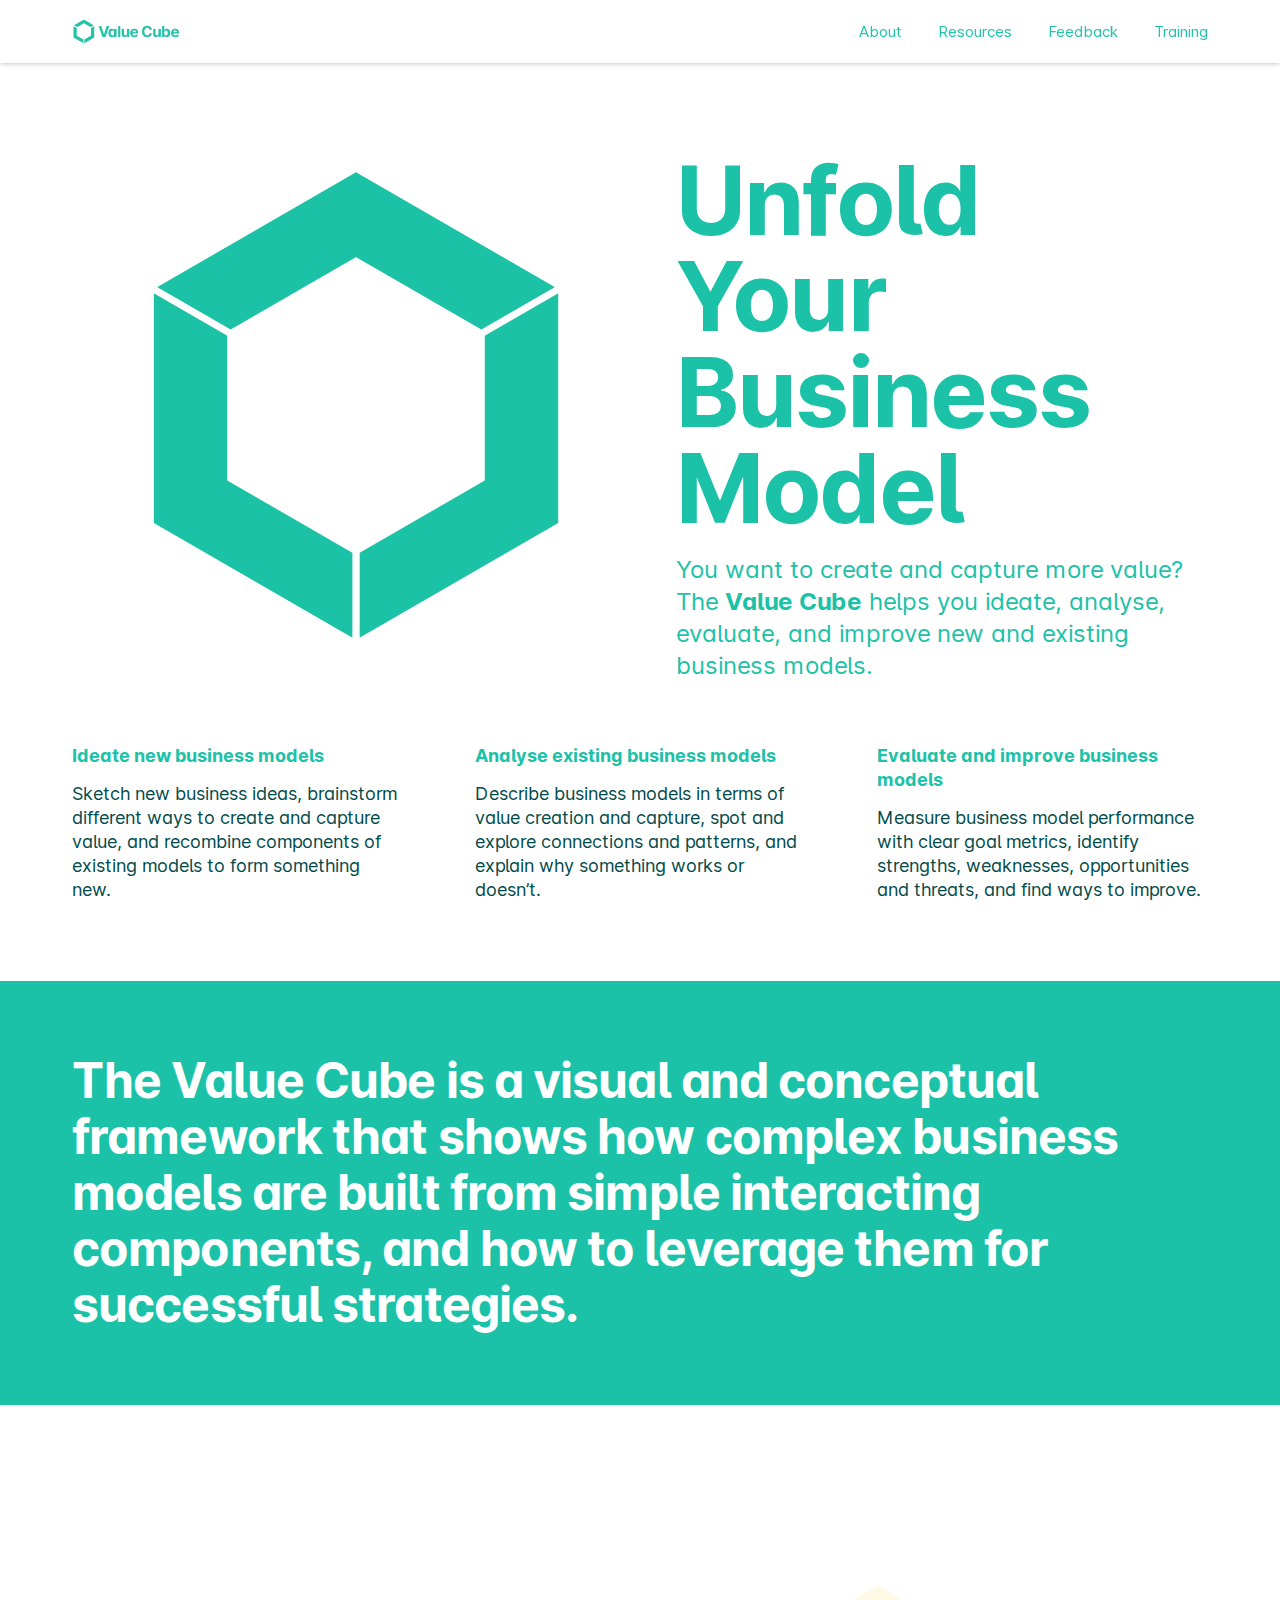
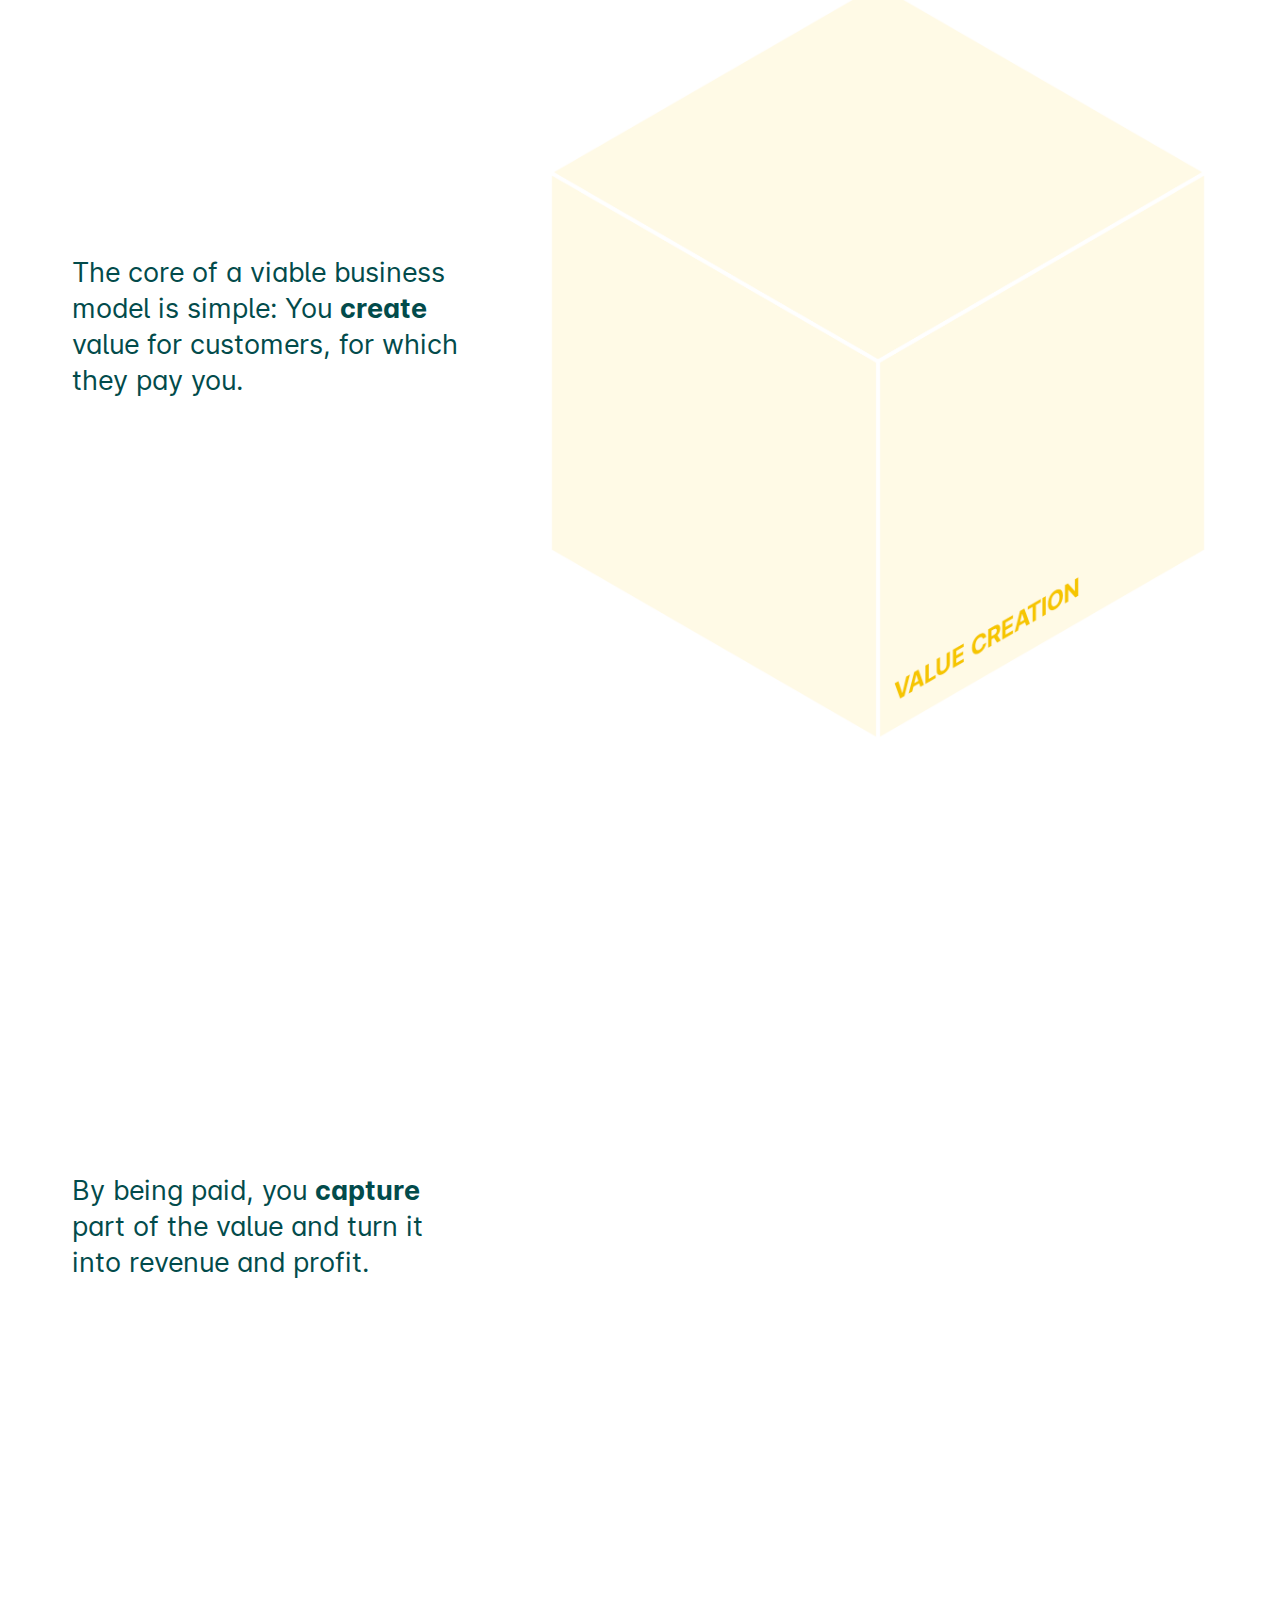
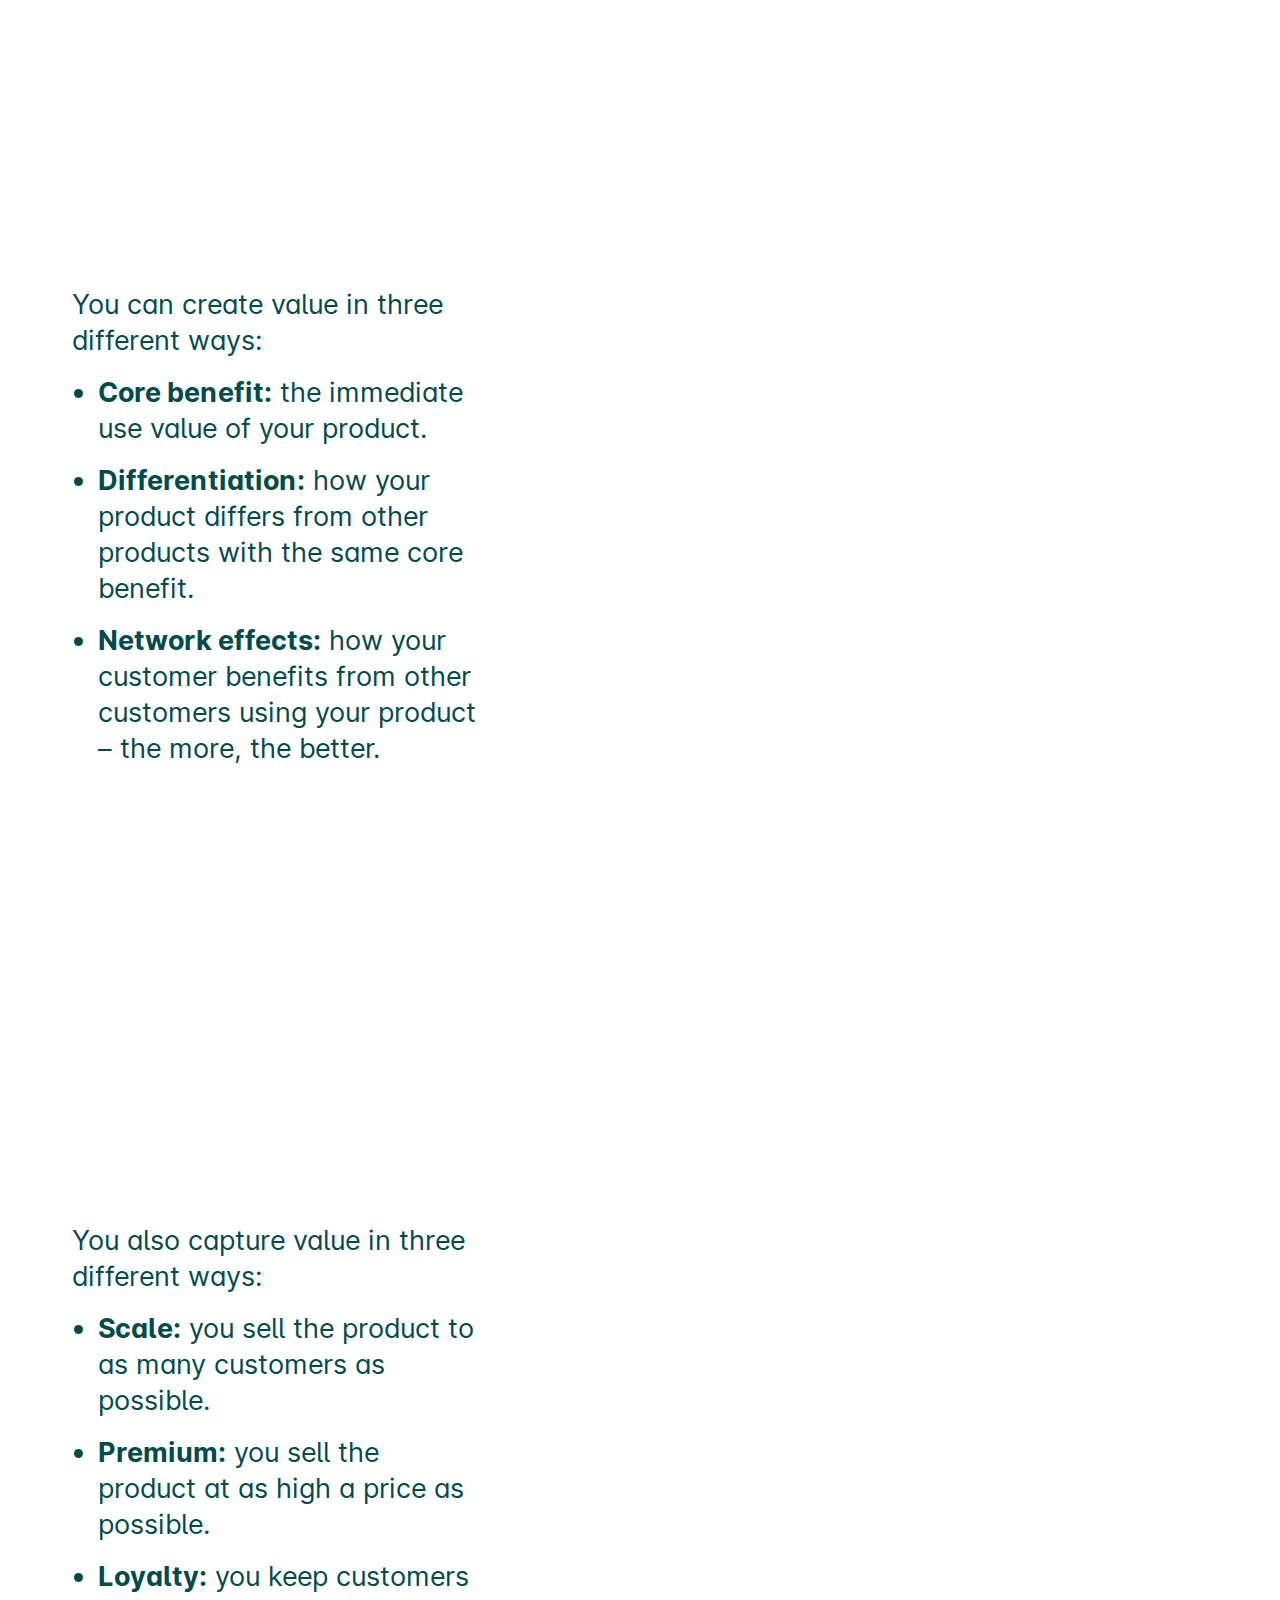
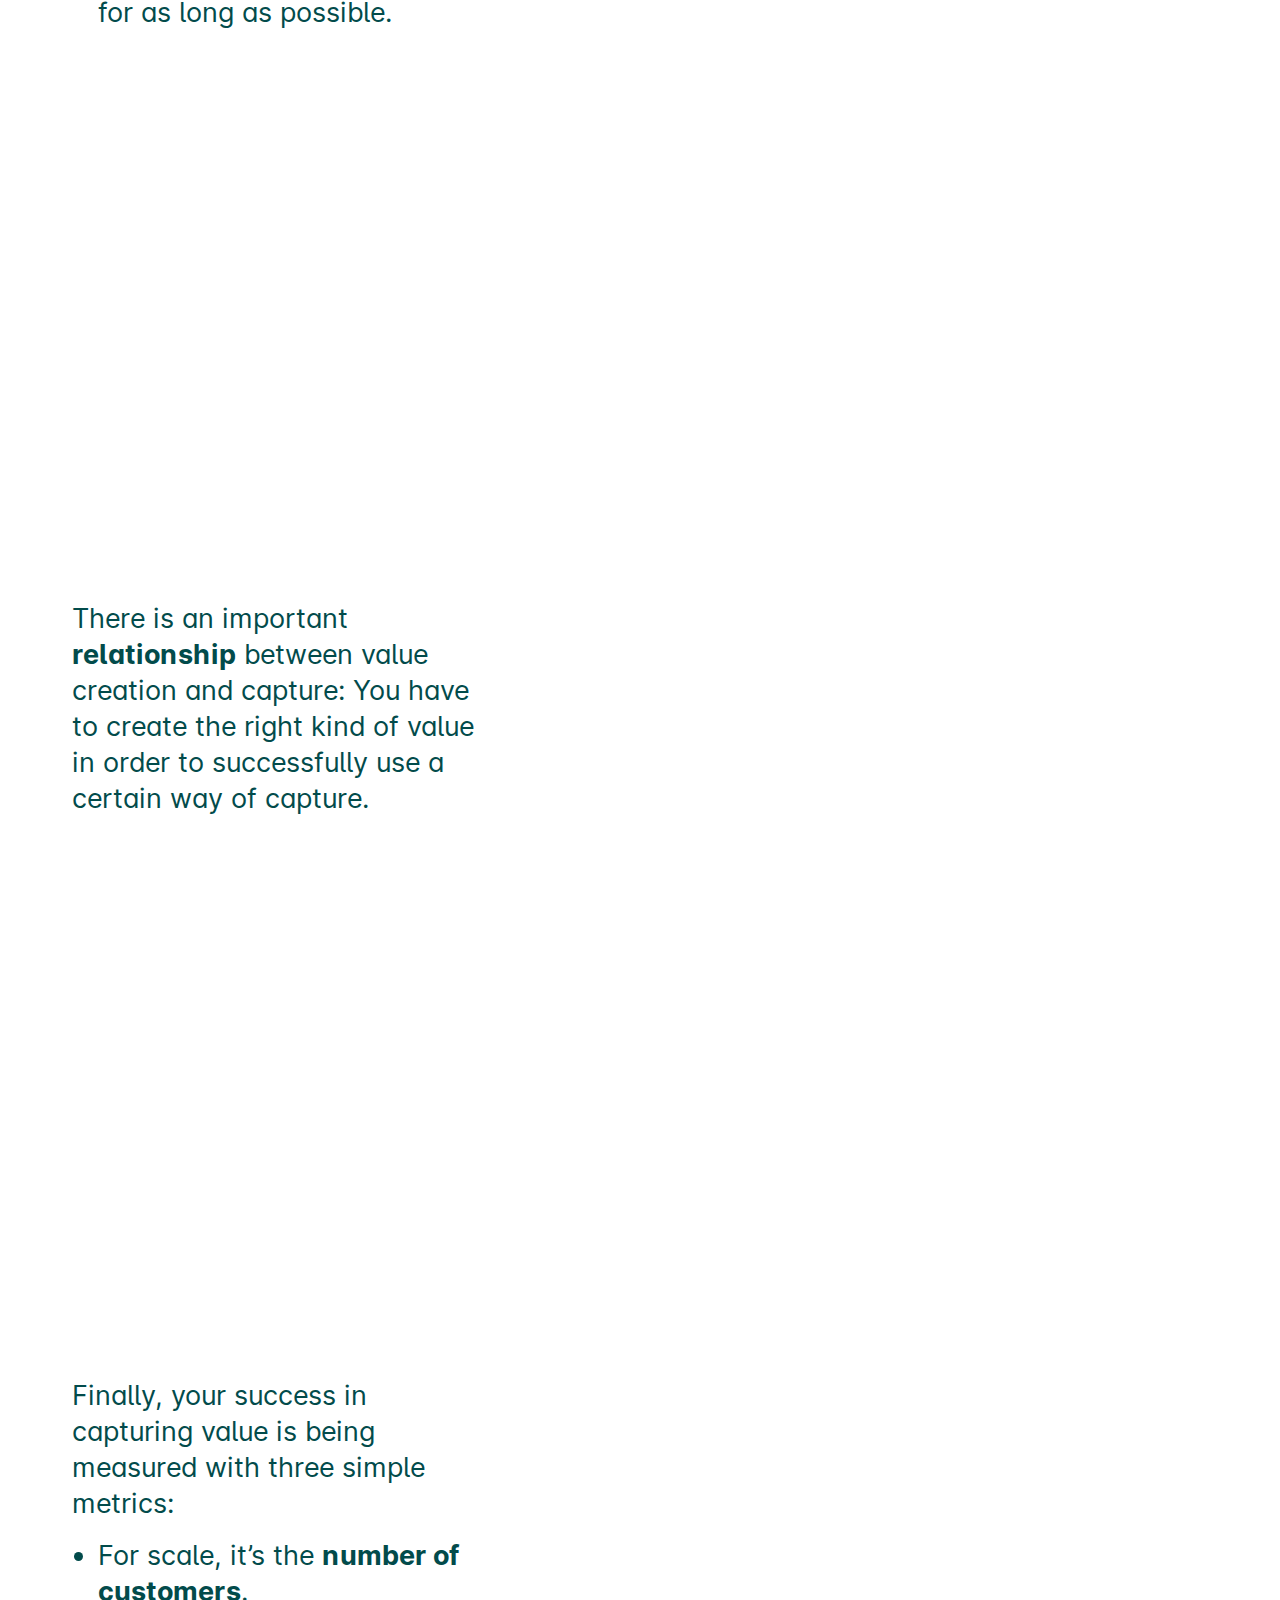
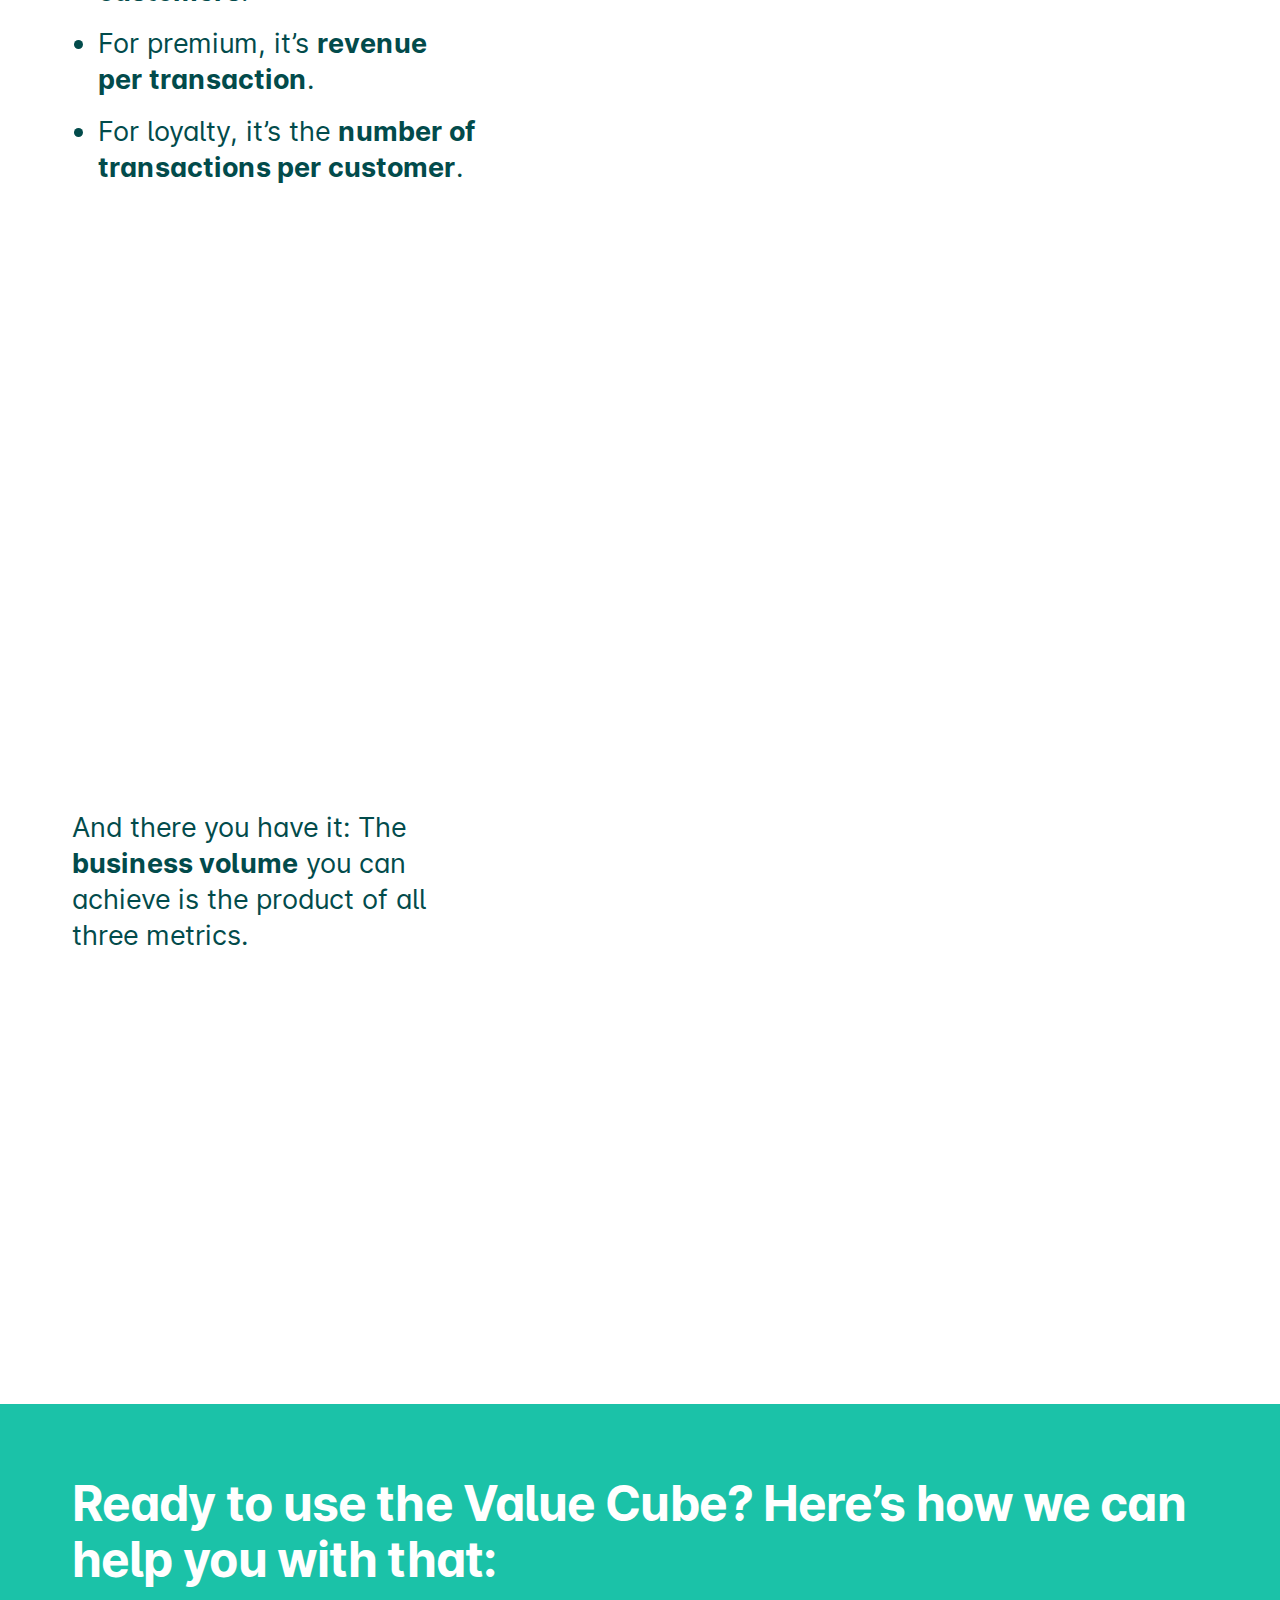
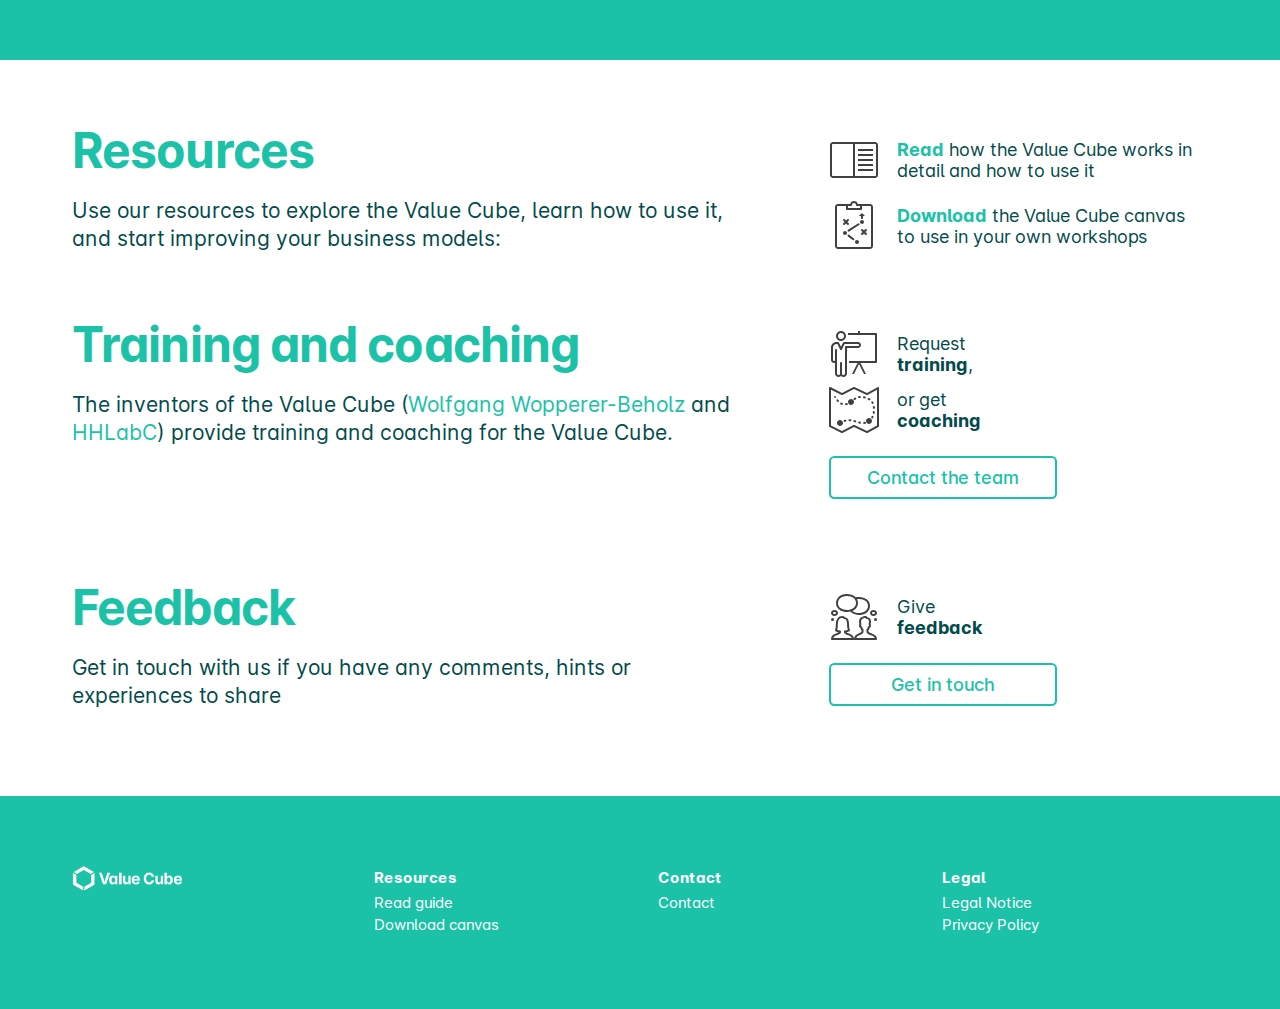
==== index.html @ cb74b472 "Update index.html" ====
<!DOCTYPE html>
<html lang="en">
  <head>
    <meta charset="utf-8">
    <meta http-equiv="X-UA-Compatible" content="ie=edge,chrome=1">
    <meta name="viewport" content="width=device-width, initial-scale=1, shrink-to-fit=no">

    <title>The Value Cube</title>

    <meta name="author" content="Wolfgang Wopperer-Beholz">
    <meta name="description" content="The Value Cube is a visual and conceptual framework that helps ideate, analyse, and evaluate new and existing business models.">

    <meta property="og:site_name" content="The Value Cube" />
    <meta property="og:type" content="website" />
    <meta property="og:title" content="The Value Cube" />
    <!-- TODO -->
    <meta property="og:description" content="The Value Cube is a visual and conceptual framework that helps ideate, analyse, and evaluate new and existing business models." />
    <meta property="og:image" content="media/Logo.png" />
    <meta property="og:url" content="https://valuecube.org/" />

    <meta name="twitter:card" content="summary" />
    <meta name="twitter:title" content="The Value Cube" />
    <!-- TODO -->
    <meta name="twitter:description" content="The Value Cube is a visual and conceptual framework that helps ideate, analyse, and evaluate new and existing business models." />
    <meta name="twitter:image" content="media/Logo.png" />
    <meta name="twitter:url" content="https://valuecube.org/" />

    <link rel="apple-touch-icon" sizes="180x180" href="media/favicon/apple-touch-icon.png" />
    <link rel="icon" type="image/png" sizes="32x32" href="media/favicon/favicon-32x32.png" />
    <link rel="icon" type="image/png" sizes="16x16" href="media/favicon/favicon-16x16.png" />
    <link rel="shortcut icon" href="media/favicon/favicon.ico" />

    <link rel="stylesheet" href="css/styles.css"/>
    <script src="js/headroom.min.js"></script>
    <script src="js/aos.js"></script>
    <script src="js/main.js"></script>
  </head>
  <body>

    <header class="block block-pf-navigation">
      <div class="container">
        <div class="block-pf-navigation--logo">
          <a href="/">
            <img src="media/Logo small.png" alt="Value Cube logo">
          </a>
        </div>
        <nav class="block-pf-navigation--nav">
          <ul>
            <!--
            <li class="nav-item  menu-item-">
              <a href="#intro" title="Go to Intro">Intro</a>
            </li>
            -->

            <li class="nav-item  menu-item-">
              <a href="#about" title="Go to About">About</a>
            </li>

            <li class="nav-item  menu-item-">
              <a href="#resources" title="Go to Resources">Resources</a>
            </li>

            <li class="nav-item  menu-item-">
              <a href="#feedback" title="Go to Feedback">Feedback</a>
            </li>

            <li class="nav-item  menu-item-">
              <a href="#training" title="Go to Training">Training</a>
            </li>
          </ul>
        </nav>
      </div>
    </header>


    <section class="block block-hero-2" id="intro">
      <div class="container">
        <div class="columns">
          <div class="column media">
            <img src="media/Logo.png">
          </div>
          <div class="column text">
            <h1>Unfold Your Business Model</h1>
            <p>You want to create and capture more value? The <b>Value Cube</b> helps you ideate, analyse, evaluate, and improve new and existing business models.</p>
          </div>
        </div>
      </div>
    </section>

    <section class="block block-three-column-1">
      <div class="container">
        <div class="columns">
          <div class="column">
            <h3>Ideate new business models</h3>
            <p>Sketch new business ideas, brainstorm different ways to create and capture value, and recombine components of existing models to form something new.</p>
          </div>
          <div class="column">
            <h3>Analyse existing business models</h3>
            <p>Describe business models in terms of value creation and capture, spot and explore connections and patterns, and explain why something works or doesn’t.</p>
          </div>
          <div class="column">
            <h3>Evaluate and improve business models</h3>
            <p>Measure business model performance with clear goal metrics, identify strengths, weaknesses, opportunities and threats, and find ways to improve.</p>
          </div>
        </div>
      </div>
    </section>

    <section class="block block-hero-1" id="about">
      <div class="container">
        <h2>The Value Cube is a visual and conceptual framework that shows how complex business models are built from simple interacting components, and how to leverage them for successful strategies.</h2>
      </div>
    </section>

<section class="block pf-animation">
  <div class="container">
    <div class="pf-animation__media">
      <img src="media/Value Creation.png" class="default-image">

      <img src="media/Value Creation.png" data-aos-anchor="#step-1" data-aos="fade-in" data-aos-offset="0" data-aos-anchor-placement="center-bottom">

      <img src="media/Value Capture.png" data-aos-anchor="#step-2" data-aos="fade-in" data-aos-offset="0" data-aos-anchor-placement="center-bottom">

      <img src="media/Creation Modes.png" data-aos-anchor="#step-3" data-aos="fade-in" data-aos-offset="0" data-aos-anchor-placement="center-bottom">

      <img src="media/Capture Modes.png" data-aos-anchor="#step-7" data-aos="fade-in" data-aos-offset="0" data-aos-anchor-placement="center-bottom">

      <img src="media/Creation_Capture Fit – Scale.png" data-aos-anchor="#step-11" data-aos="fade-in" data-aos-offset="0" data-aos-anchor-placement="center-bottom">
      <img src="media/Creation_Capture Fit – Premium.png" data-aos-anchor="#step-12" data-aos="fade-in" data-aos-offset="0" data-aos-anchor-placement="center-bottom">
      <img src="media/Creation_Capture Fit – Loyalty.png" data-aos-anchor="#step-14" data-aos="fade-in" data-aos-delay="300" data-aos-offset="200" data-aos-anchor-placement="center-bottom">

      <img src="media/Metrics.png" data-aos-anchor="#step-15" data-aos="fade-in" data-aos-offset="0" data-aos-anchor-placement="center-bottom">

      <img src="media/Actual Volume.png" data-aos-anchor="#step-16" data-aos="fade-in" data-aos-offset="0" data-aos-anchor-placement="center-bottom">
    </div>
    <div class="pf-animation__texts">
        <div class="pf-animation__text" id="step-1">
          <p>The core of a viable business model is simple: You <strong>create</strong> value for customers, for which they pay you.</p>
        </div>

        <div class="pf-animation__text" id="step-2">
          <p>By being paid, you <strong>capture</strong> part of the value and turn it into revenue and profit.</p>
        </div>

        <div class="pf-animation__text" id="step-3">
          <p>You can create value in three different ways:</p>
          <ul>
            <li>
              <strong>Core benefit:</strong> the immediate use value of your product.
            </li>
            <li>
              <strong>Differentiation:</strong> how your product differs from other products with the same core benefit.
            </li>
            <li>
              <strong>Network effects:</strong> how your customer benefits from other customers using your product – the more, the better.
            </li>
          </ul>
        </div>

        <div class="pf-animation__text" id="step-7">
          <p>You also capture value in three different ways:</p>
          <ul>
            <li>
              <strong>Scale:</strong> you sell the product to as many customers as possible.
            </li>
            <li>
              <strong>Premium:</strong> you sell the product at as high a price as possible.
            </li>
            <li>
              <strong>Loyalty:</strong> you keep customers for as long as possible.
            </li>
          </ul>
        </div>

        <div class="pf-animation__text2 pf-animation__text2_pre" id="step-9">
          <p>&nbsp;</p>
        </div>

        <div class="pf-animation__text2 pf-animation__text2_first" id="step-11">
          <p>There is an important <strong>relationship</strong> between value creation and capture: You have to create the right kind of value in order to successfully use a certain way of capture.</p>
        </div>

        <div class="pf-animation__text2 pf-animation__text2_second" id="step-12">
          <p>&nbsp;</p>
        </div>

        <div class="pf-animation__text2 pf-animation__text2_third" id="step-14">
          <p>&nbsp;</p>
        </div>

        <div class="pf-animation__text" id="step-15">
          <p>Finally, your success in capturing value is being measured with three simple metrics:</p>
          <ul>
            <li>
              For scale, it’s the <strong>number of customers</strong>.
            </li>
            <li>
              For premium, it’s <strong>revenue per transaction</strong>.
            </li>
            <li>
              For loyalty, it’s the <strong>number of transactions per customer</strong>.
            </li>
          </ul>
        </div>

        <div class="pf-animation__text" id="step-16">
          <p>And there you have it: The <strong>business volume</strong> you can achieve is the product of all three metrics.</p>
        </div>
      </div>
    </div>
</section>


<section class="block block-hero-1" id="resources">
  <div class="container">
    <h2>Ready to use the Value Cube? Here’s how we can help you with that:</h2>
  </div>
</section>


<section class="block block-feature-list-1" id="resources-links">
  <div class="container">
    <div class="columns">
      <div class="column text">
        <h2>Resources</h2>
        <p>Use our resources to explore the Value Cube, learn how to use it, and start improving your business models:</p>
      </div>
      <div class="column media features">

        <div class="columns">
          <div class="column media">
            <img src="media/book.svg">
          </div>
          <div class="column text">
            <!-- TODO -->
            <p><strong><a href="https://github.com/Value-Cube/docs/raw/main/Guide.pdf">Read</a></strong> how the Value Cube works in detail and how to use it</p>
          </div>
        </div>

        <div class="columns">
          <div class="column media">
            <img src="media/clipboard.svg">
          </div>
          <div class="column text">
            <p><strong><a href="https://github.com/Value-Cube/docs/raw/main/Canvas.pdf">Download</a></strong> the Value Cube canvas to use in your own workshops</p>
          </div>
        </div>

      </div>
    </div>
  </div>
</section>

<section class="block block-feature-list-1" id="training">
  <div class="container">
    <div class="columns">
      <div class="column text">
        <h2>Training and coaching</h2>
        <p>The inventors of the Value Cube (<a href="https://wolfgangwopperer.com/" target="_blank">Wolfgang Wopperer-Beholz</a> and <a href="https://hhlabc.de/" target="_blank">HHLabC</a>) provide training and coaching for the Value Cube.</p>
      </div>
      <div class="column media features">

        <div class="columns">
          <div class="column media">
            <img src="media/workshop.svg">
          </div>
          <div class="column text text-small">
            <p>Request <strong>training</strong>,</p>
          </div>
        </div>

        <div class="columns">
          <div class="column media">
            <img src="media/map.svg">
          </div>
          <div class="column text text-small">
            <p>or get <strong>coaching</strong></p>
          </div>
        </div>

        <div class="cta">
          <a class="button primary inverted" href="mailto:hello@valuecube.org?subject=Value Cube training and coaching">Contact the team</a>
        </div>

      </div>
    </div>
  </div>
</section>

<section class="block block-feature-list-1" id="feedback">
  <div class="container">
    <div class="columns">
      <div class="column text">
        <h2>Feedback</h2>
        <p>Get in touch with us if you have any comments, hints or experiences to share</p>
      </div>
      <div class="column media features">
        
        <div class="columns">
          <div class="column media">
            <img src="media/consulting.svg">
          </div>
          
          <div class="column text text-small">
            <p>Give <strong>feedback</strong></p>
          </div>
        </div>
        
        <div class="cta">
          <a class="button primary inverted" href="mailto:hello@valuecube.org?subject=Feedback on the Value Cube">Get in touch</a>
        </div>
        
      </div>
    </div>
  </div>
</section>

<section class="block block-pf-footer" id="">
  <div class="block-pf-footer__container">
    <div class="block-pf-footer__logo">
      <img src="media/Logo small white.png" alt="Value Cube logo">
    </div>
    <div class="block-pf-footer__nav">
      <div class="block-pf-footer__nav__more">
        <div>
          <div class="block-pf-footer__nav__more__head">Resources</div>
          <ul>

            <li class="linklist">
              <!-- TODO -->
              <a href="https://github.com/Value-Cube/docs/raw/main/Guide.pdf" title="Go to guide">Read guide</a>
            </li>

            <li class="linklist">
              <a href="https://github.com/Value-Cube/docs/raw/main/Canvas.pdf" title="Download canvas">Download canvas</a>
            </li>

          </ul>
        </div>

        <div>
          <div class="block-pf-footer__nav__more__head">Contact</div>
          <ul>

            <!--
            <li class="linklist">
              <a href="" title="">Lorem ipsum</a>
            </li>
            -->

            <li class="linklist">
              <a href="mailto:hello@valuecube.org" title="Get in touch">Contact</a>
            </li>

          </ul>
        </div>

        <div>
          <div class="block-pf-footer__nav__more__head">Legal</div>
          <ul>

            <li class="linklist">
              <a href="legal.html" title="Go to Legal Notice">Legal Notice</a>
            </li>

            <li class="linklist">
              <a href="privacy.html" title="Go to Privacy Policy">Privacy Policy</a>
            </li>

          </ul>
        </div>

      </div>
    </div>
  </div>
</section>

  </body>
</html>
---- css/styles.css ----
@import "imports/reset.css";
@import "imports/variables.css";
@import "imports/fonts.css";
@import "imports/type.css";
@import "imports/layout.css";
@import "imports/block.css";

/* Components */
@import "imports/button.css";
@import "imports/input.css";

/* Layouts */
@import "imports/markupcontent.css";

/* Blocks */
@import "imports/block-header-1.css";
@import "imports/block-header-2.css";
@import "imports/block-header-3.css";
@import "imports/block-hero-1.css";
@import "imports/block-hero-2.css";
@import "imports/block-hero-3.css";
@import "imports/block-one-column-1.css";
@import "imports/block-two-column-1.css";
@import "imports/block-three-column-1.css";
@import "imports/block-four-column-1.css";
@import "imports/block-cta-bar.css";
@import "imports/block-footer-1.css";
@import "imports/block-footer-2.css";
@import "imports/block-text-1.css";
@import "imports/block-feature-1.css";
@import "imports/block-feature-2.css";
@import "imports/block-media-1.css";
@import "imports/block-media-2.css";
@import "imports/block-field-animation-1.css";
@import "imports/block-feature-list-1.css";
@import "imports/block-logos-1.css";
@import "imports/block-pf-navigation.css";
@import "imports/block-pf-footer.css";
@import "imports/block-pf-youtube-video.css";

/* External */
@import "imports/aos.css";
@import "imports/fa-base.css";
@import "imports/fa-brands.css";
@import "imports/fa-solid.css";

html {
  font-size: 18px;
  scroll-behavior: smooth;
}

*::-moz-selection {
  background: var(--color-primary-1);
  color: var(--color-white);
}

*::-webkit-selection {
  background: var(--color-primary-1);
  color: var(--color-white);
}

*::selection {
  background: var(--color-primary-1);
  color: var(--color-white);
}
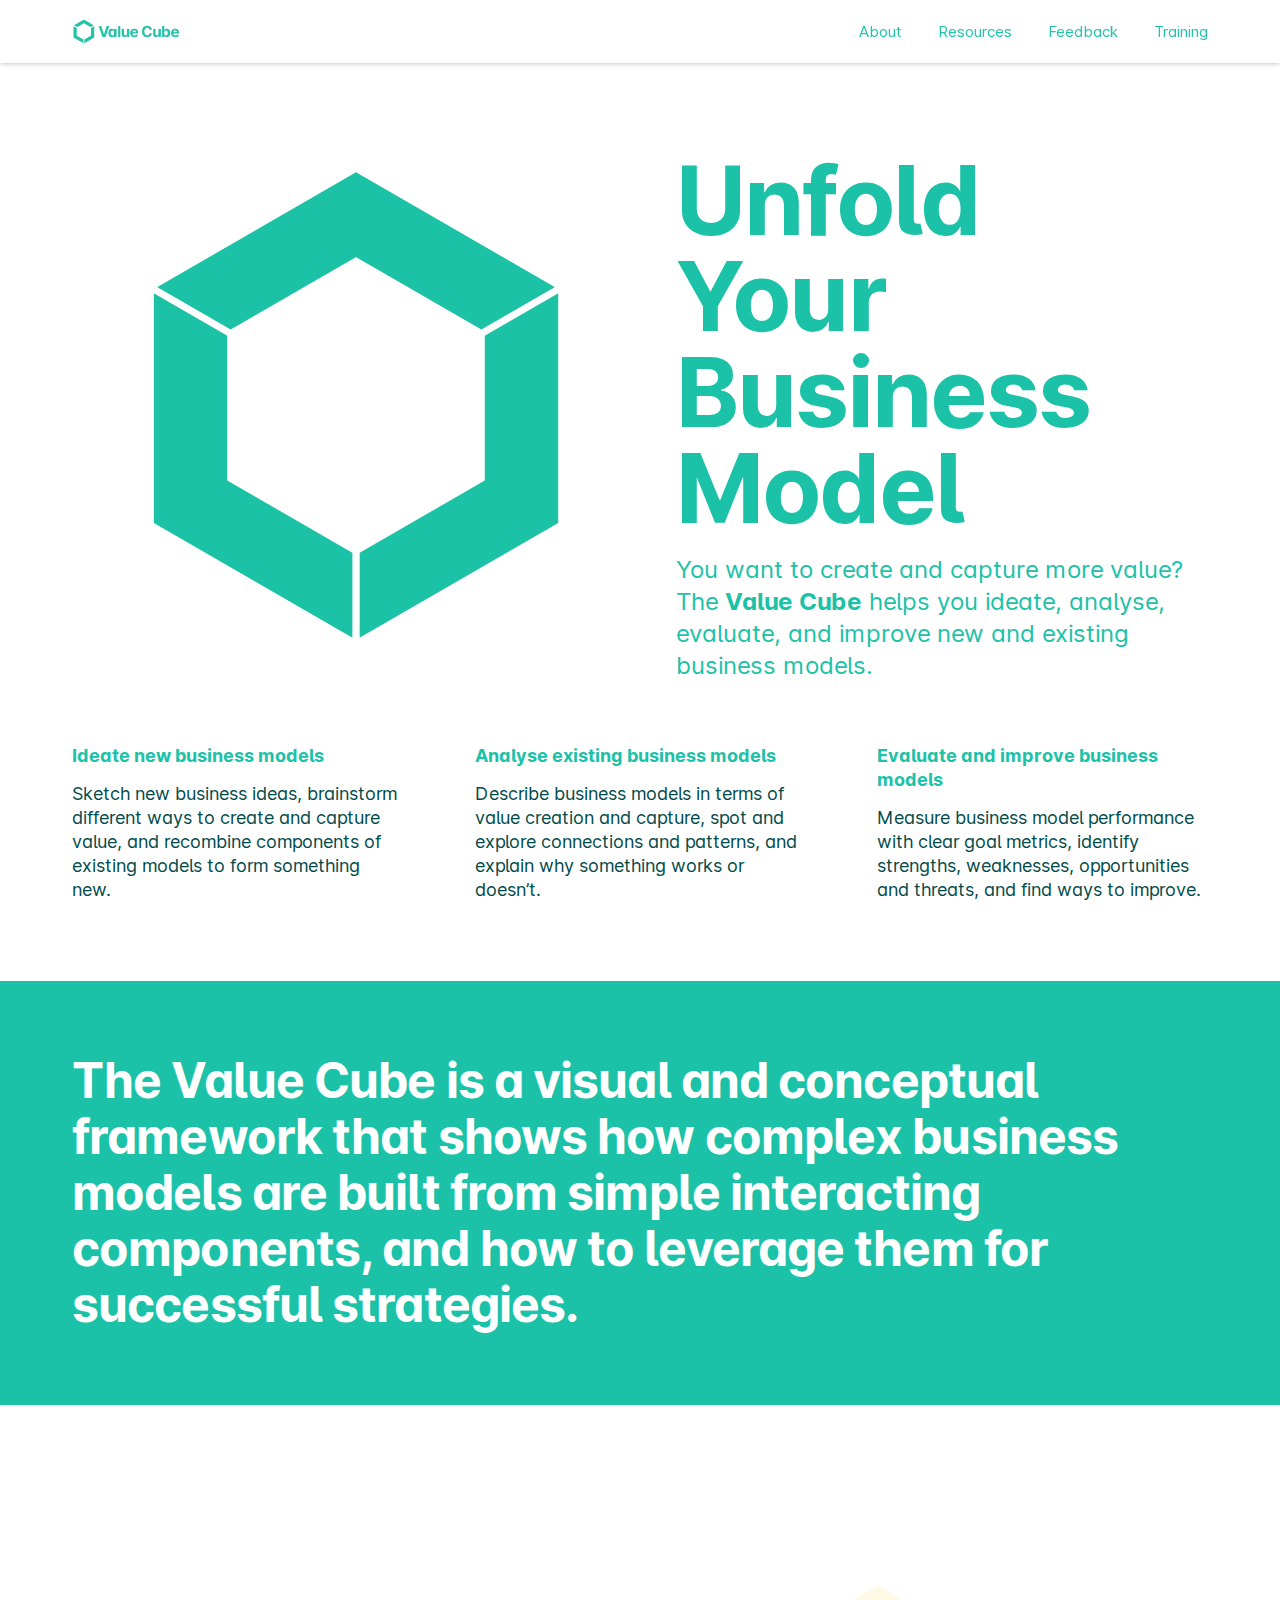
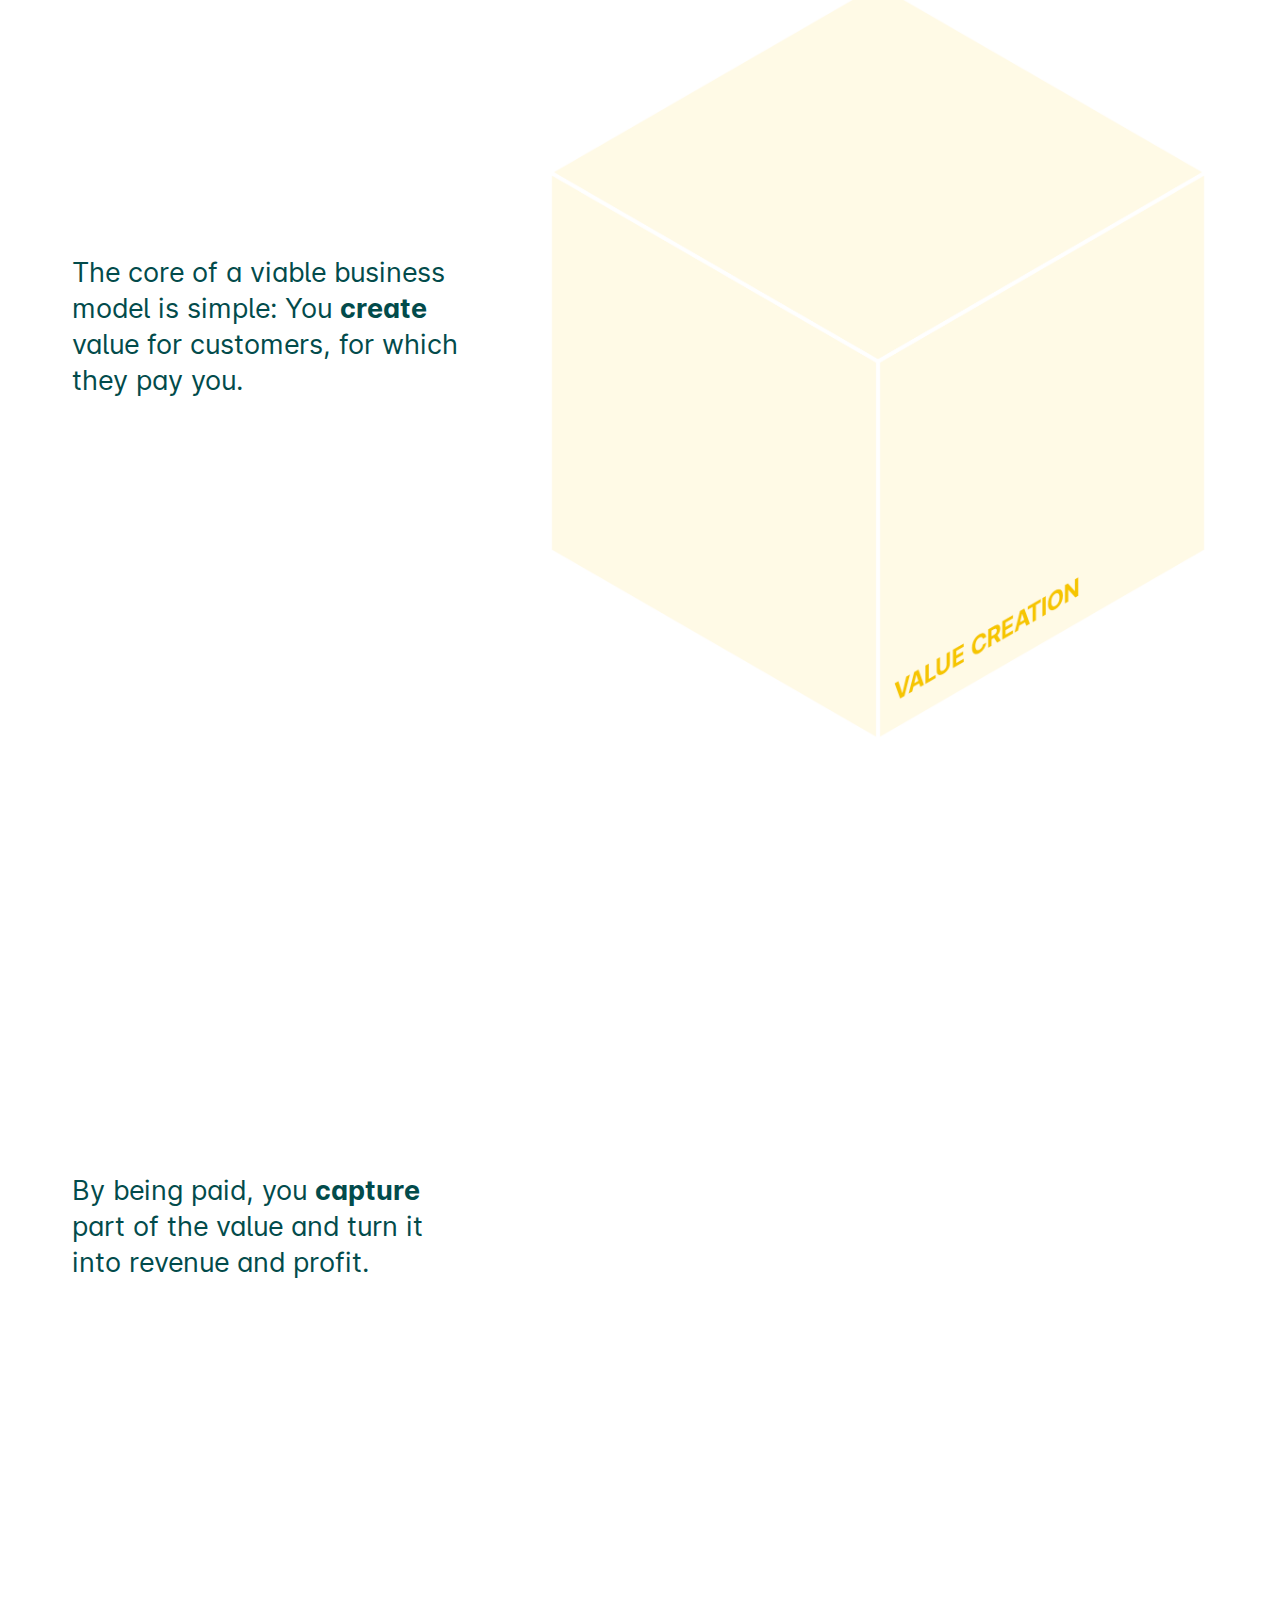
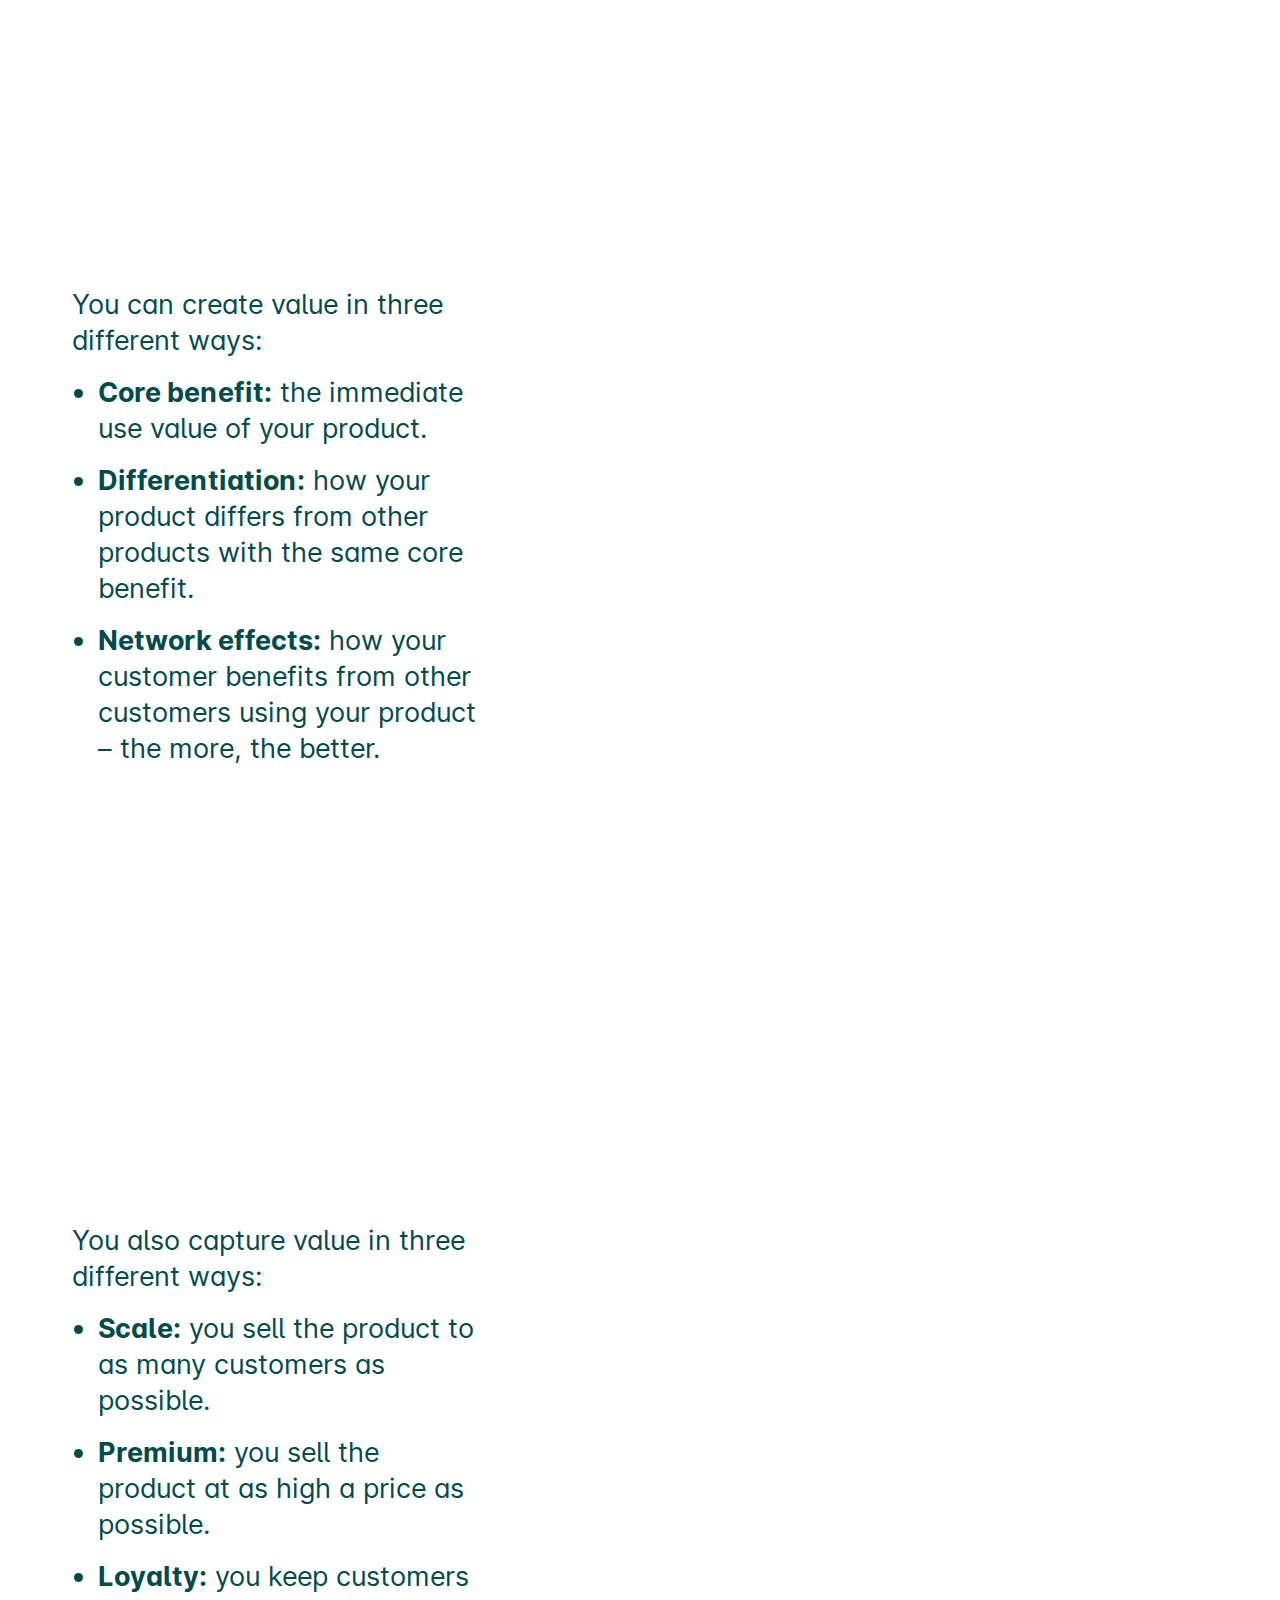
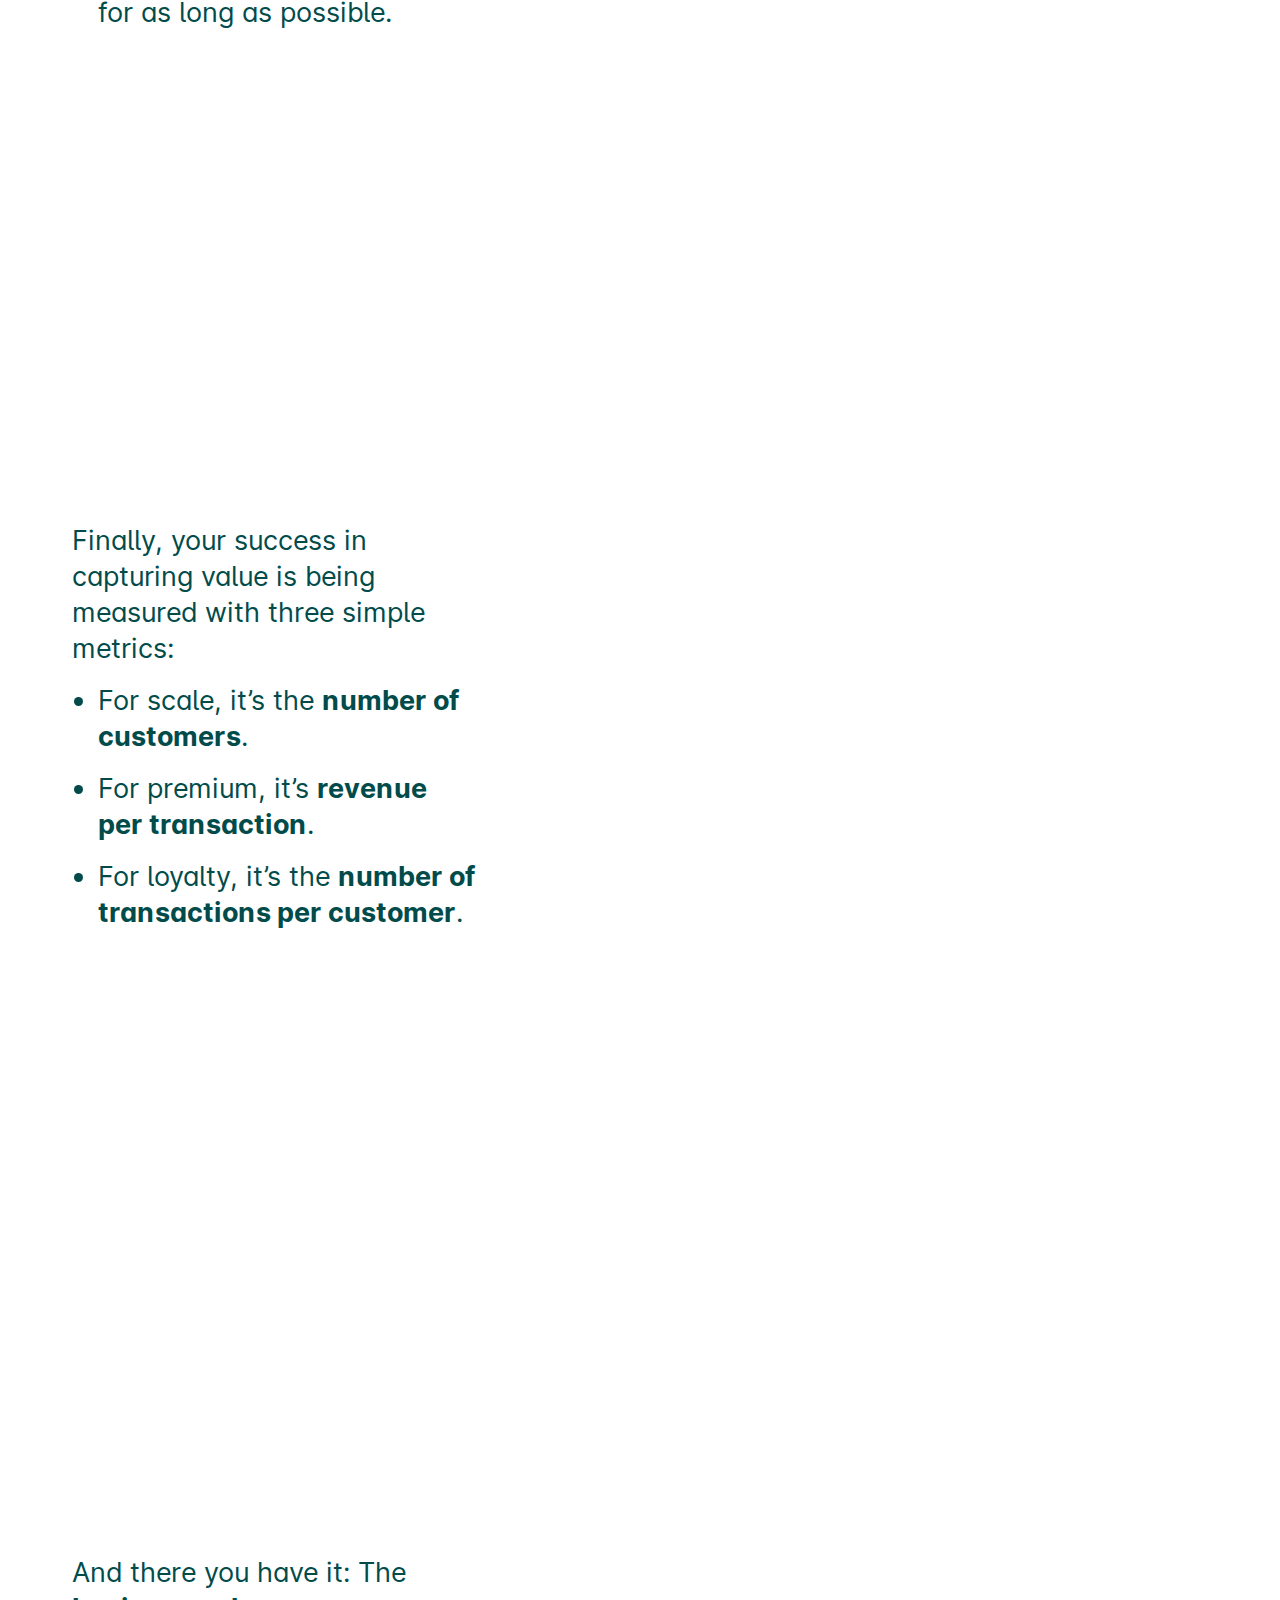
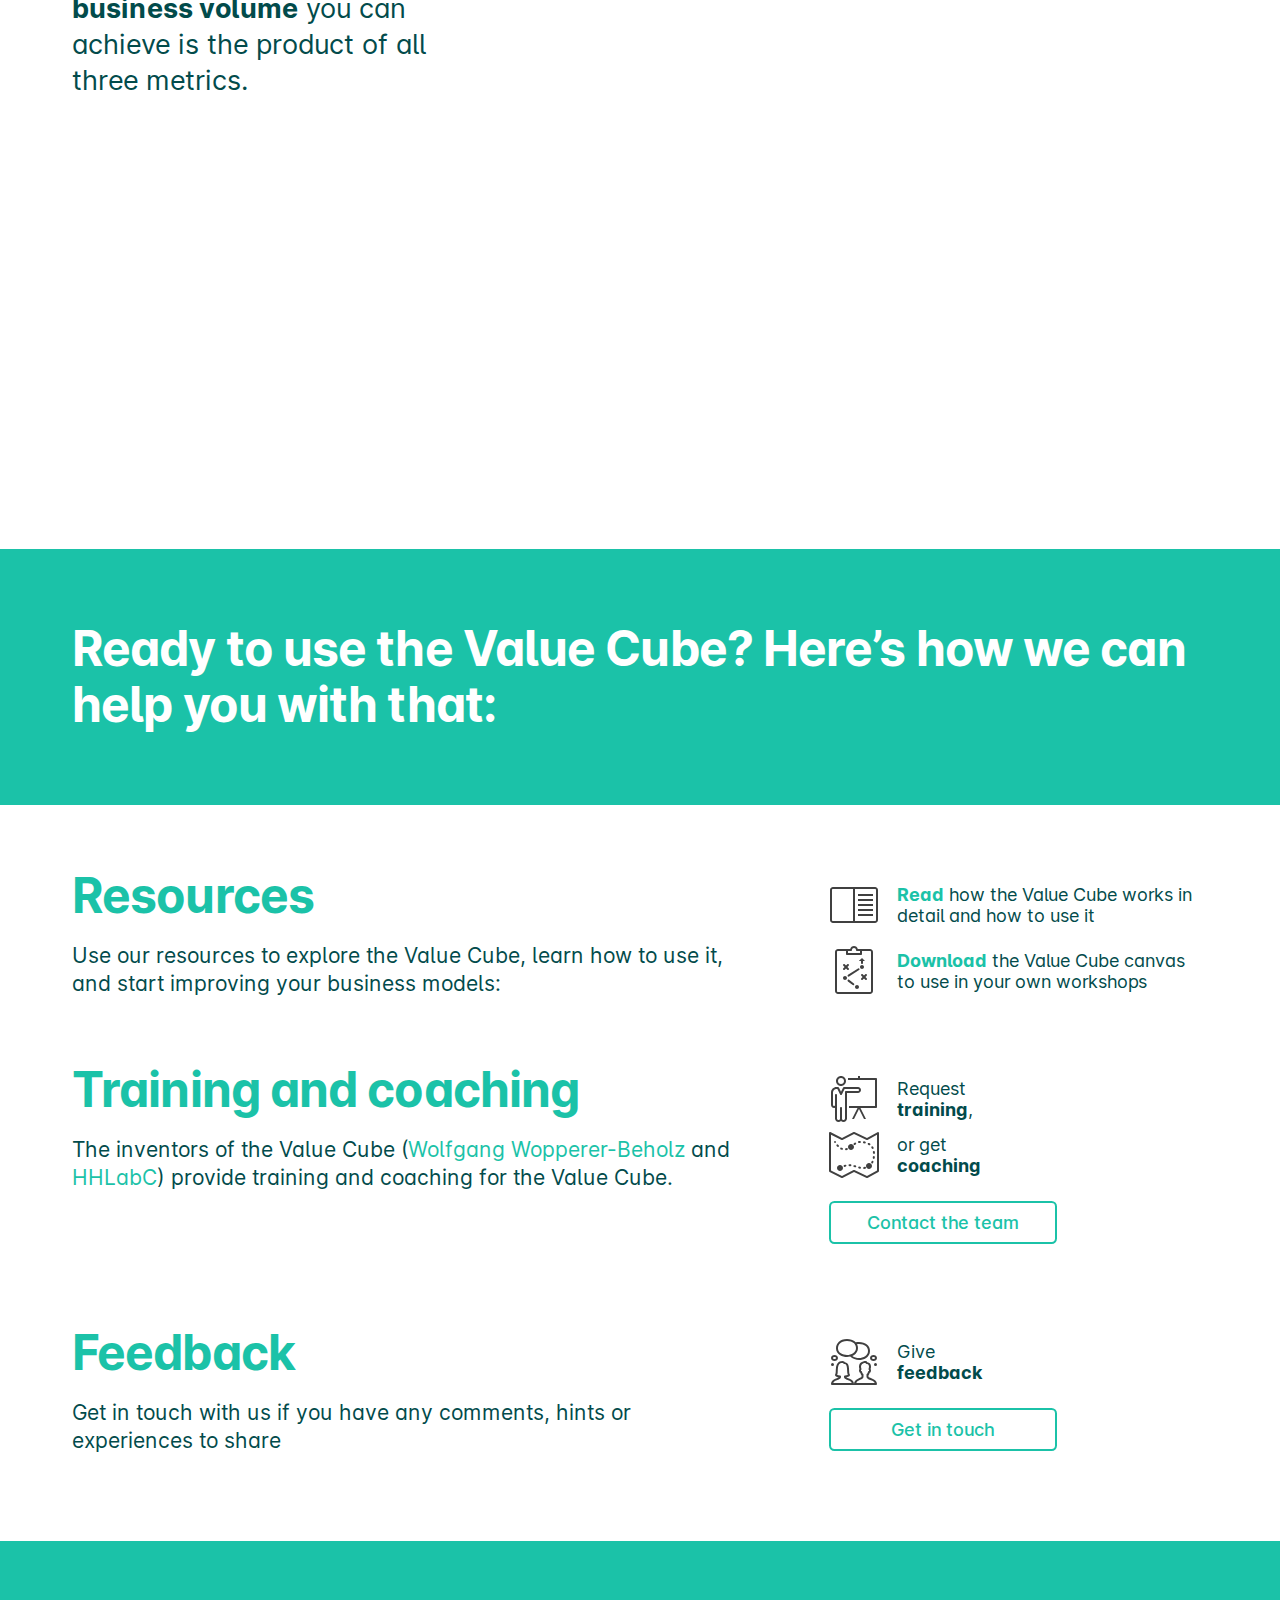
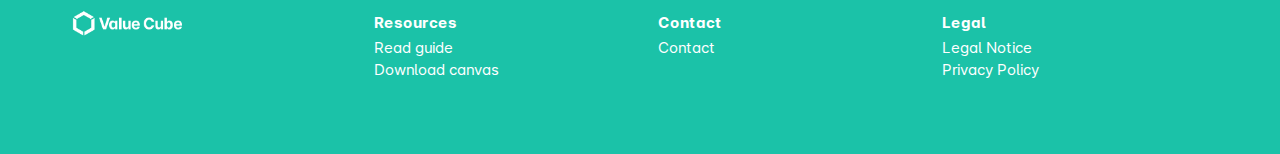
==== commit 02610602: "Update index.html" ====
--- a/index.html
+++ b/index.html
@@ -123,15 +123,11 @@
 
       <img src="media/Creation Modes.png" data-aos-anchor="#step-3" data-aos="fade-in" data-aos-offset="0" data-aos-anchor-placement="center-bottom">
 
-      <img src="media/Capture Modes.png" data-aos-anchor="#step-7" data-aos="fade-in" data-aos-offset="0" data-aos-anchor-placement="center-bottom">
-
-      <img src="media/Creation_Capture Fit – Scale.png" data-aos-anchor="#step-11" data-aos="fade-in" data-aos-offset="0" data-aos-anchor-placement="center-bottom">
-      <img src="media/Creation_Capture Fit – Premium.png" data-aos-anchor="#step-12" data-aos="fade-in" data-aos-offset="0" data-aos-anchor-placement="center-bottom">
-      <img src="media/Creation_Capture Fit – Loyalty.png" data-aos-anchor="#step-14" data-aos="fade-in" data-aos-delay="300" data-aos-offset="200" data-aos-anchor-placement="center-bottom">
-
-      <img src="media/Metrics.png" data-aos-anchor="#step-15" data-aos="fade-in" data-aos-offset="0" data-aos-anchor-placement="center-bottom">
-
-      <img src="media/Actual Volume.png" data-aos-anchor="#step-16" data-aos="fade-in" data-aos-offset="0" data-aos-anchor-placement="center-bottom">
+      <img src="media/Capture Modes.png" data-aos-anchor="#step-4" data-aos="fade-in" data-aos-offset="0" data-aos-anchor-placement="center-bottom">
+
+      <img src="media/Metrics.png" data-aos-anchor="#step-5" data-aos="fade-in" data-aos-offset="0" data-aos-anchor-placement="center-bottom">
+
+      <img src="media/Actual Volume.png" data-aos-anchor="#step-6" data-aos="fade-in" data-aos-offset="0" data-aos-anchor-placement="center-bottom">
     </div>
     <div class="pf-animation__texts">
         <div class="pf-animation__text" id="step-1">
@@ -157,7 +153,7 @@
           </ul>
         </div>
 
-        <div class="pf-animation__text" id="step-7">
+        <div class="pf-animation__text" id="step-4">
           <p>You also capture value in three different ways:</p>
           <ul>
             <li>
@@ -172,23 +168,7 @@
           </ul>
         </div>
 
-        <div class="pf-animation__text2 pf-animation__text2_pre" id="step-9">
-          <p>&nbsp;</p>
-        </div>
-
-        <div class="pf-animation__text2 pf-animation__text2_first" id="step-11">
-          <p>There is an important <strong>relationship</strong> between value creation and capture: You have to create the right kind of value in order to successfully use a certain way of capture.</p>
-        </div>
-
-        <div class="pf-animation__text2 pf-animation__text2_second" id="step-12">
-          <p>&nbsp;</p>
-        </div>
-
-        <div class="pf-animation__text2 pf-animation__text2_third" id="step-14">
-          <p>&nbsp;</p>
-        </div>
-
-        <div class="pf-animation__text" id="step-15">
+        <div class="pf-animation__text" id="step-5">
           <p>Finally, your success in capturing value is being measured with three simple metrics:</p>
           <ul>
             <li>
@@ -203,20 +183,18 @@
           </ul>
         </div>
 
-        <div class="pf-animation__text" id="step-16">
+        <div class="pf-animation__text" id="step-6">
           <p>And there you have it: The <strong>business volume</strong> you can achieve is the product of all three metrics.</p>
         </div>
       </div>
     </div>
 </section>
 
-
 <section class="block block-hero-1" id="resources">
   <div class="container">
     <h2>Ready to use the Value Cube? Here’s how we can help you with that:</h2>
   </div>
 </section>
-
 
 <section class="block block-feature-list-1" id="resources-links">
   <div class="container">
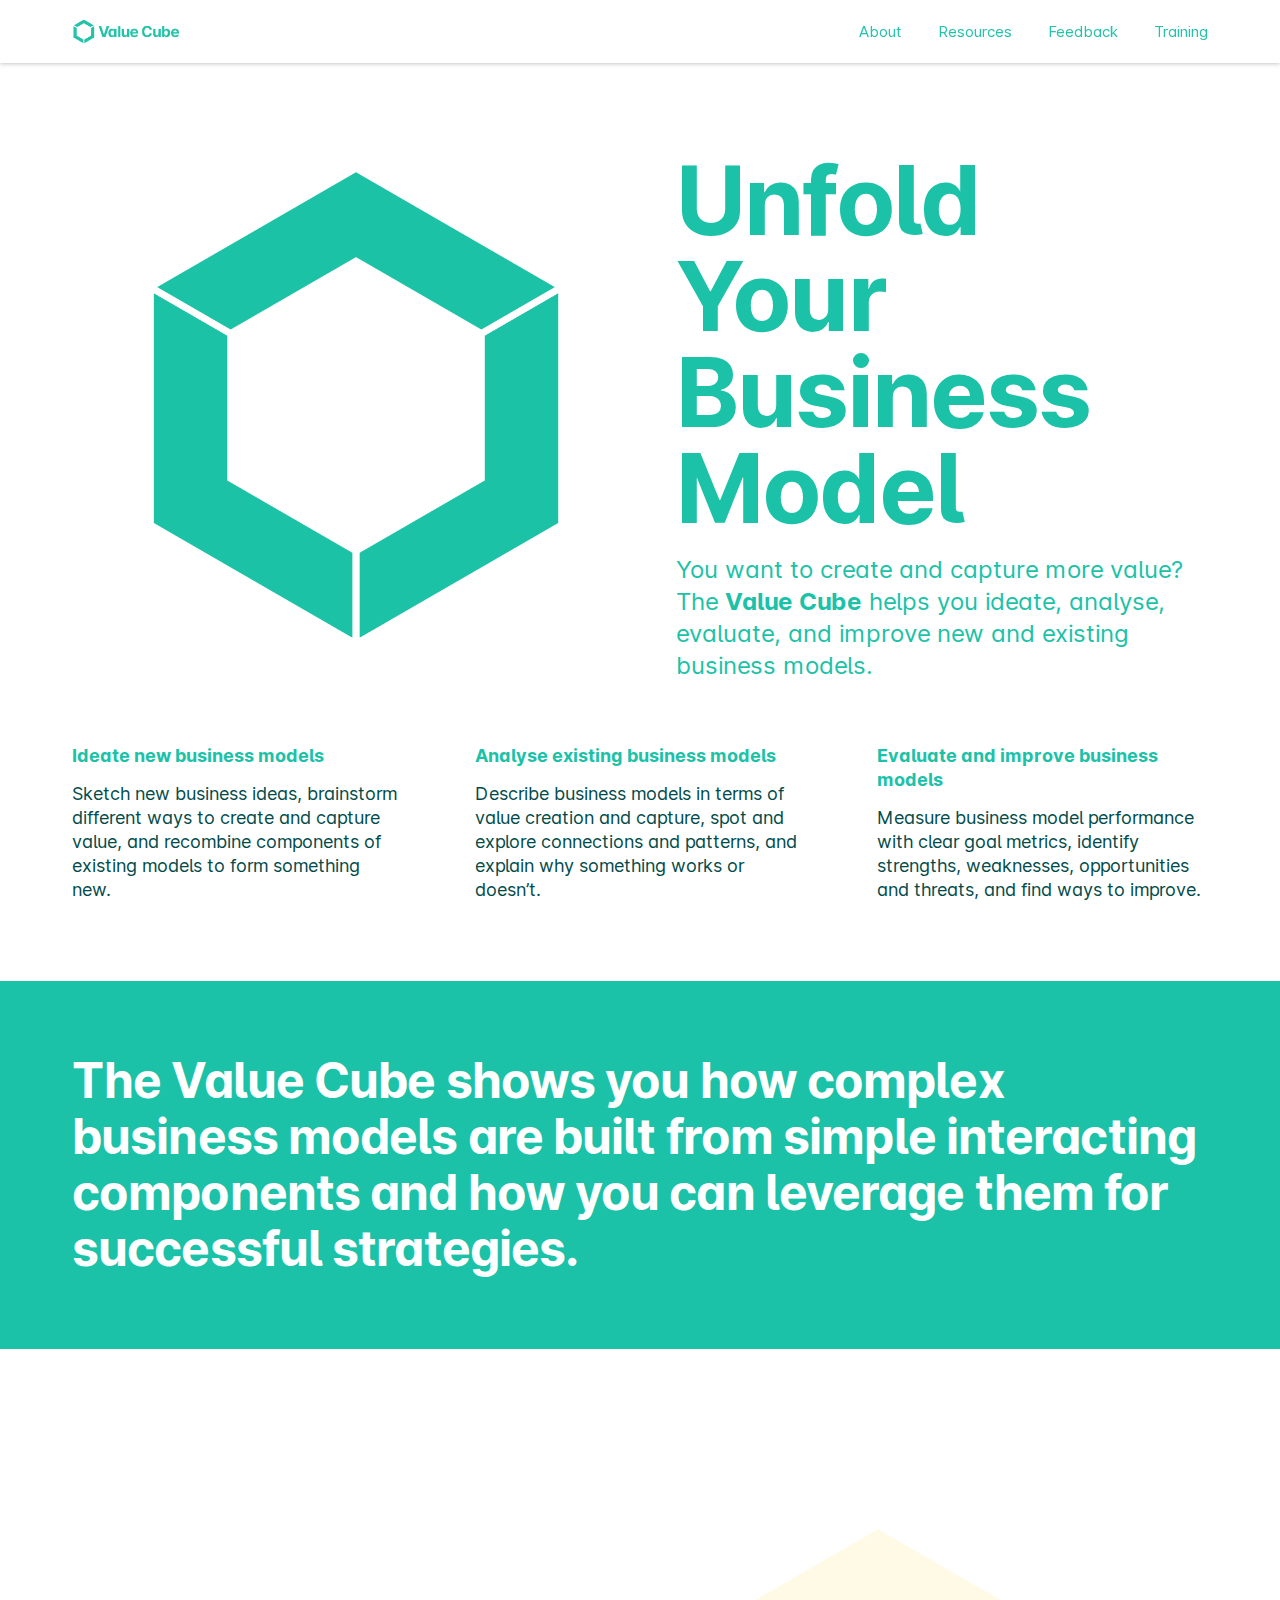
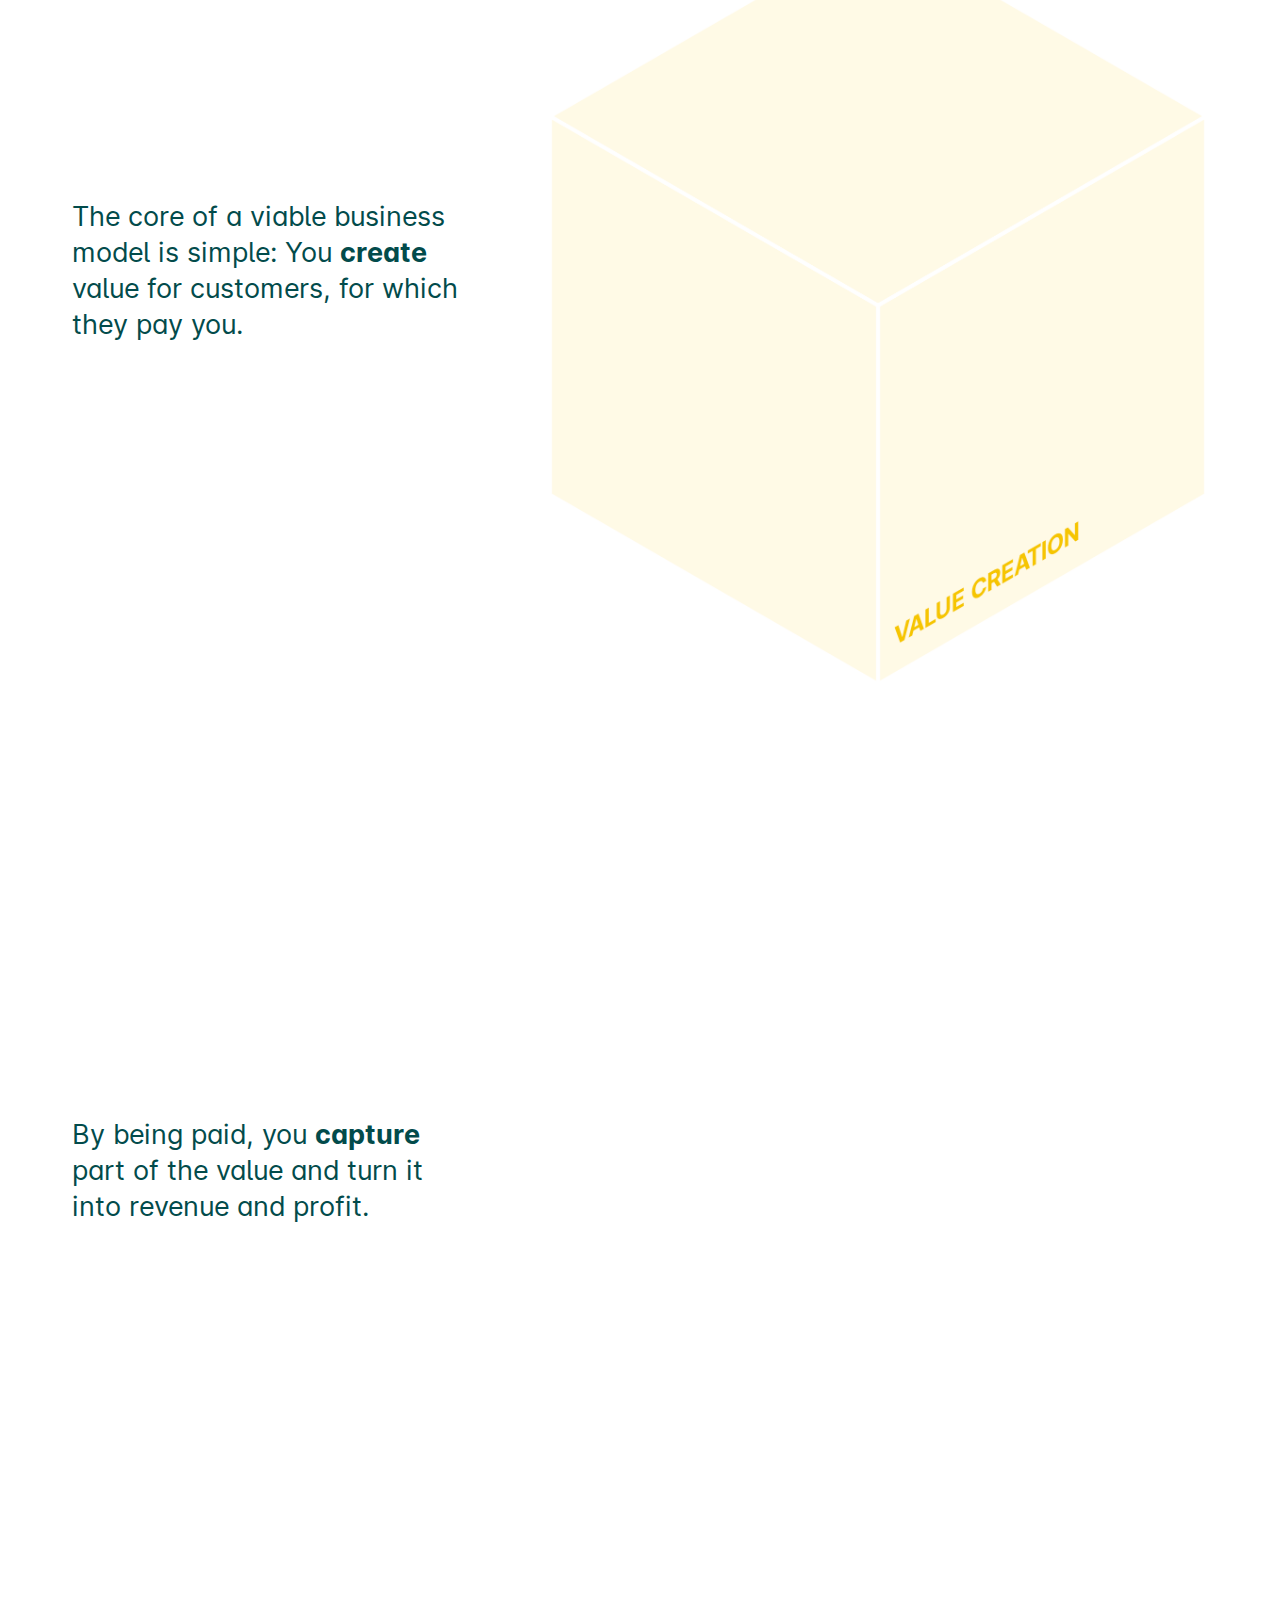
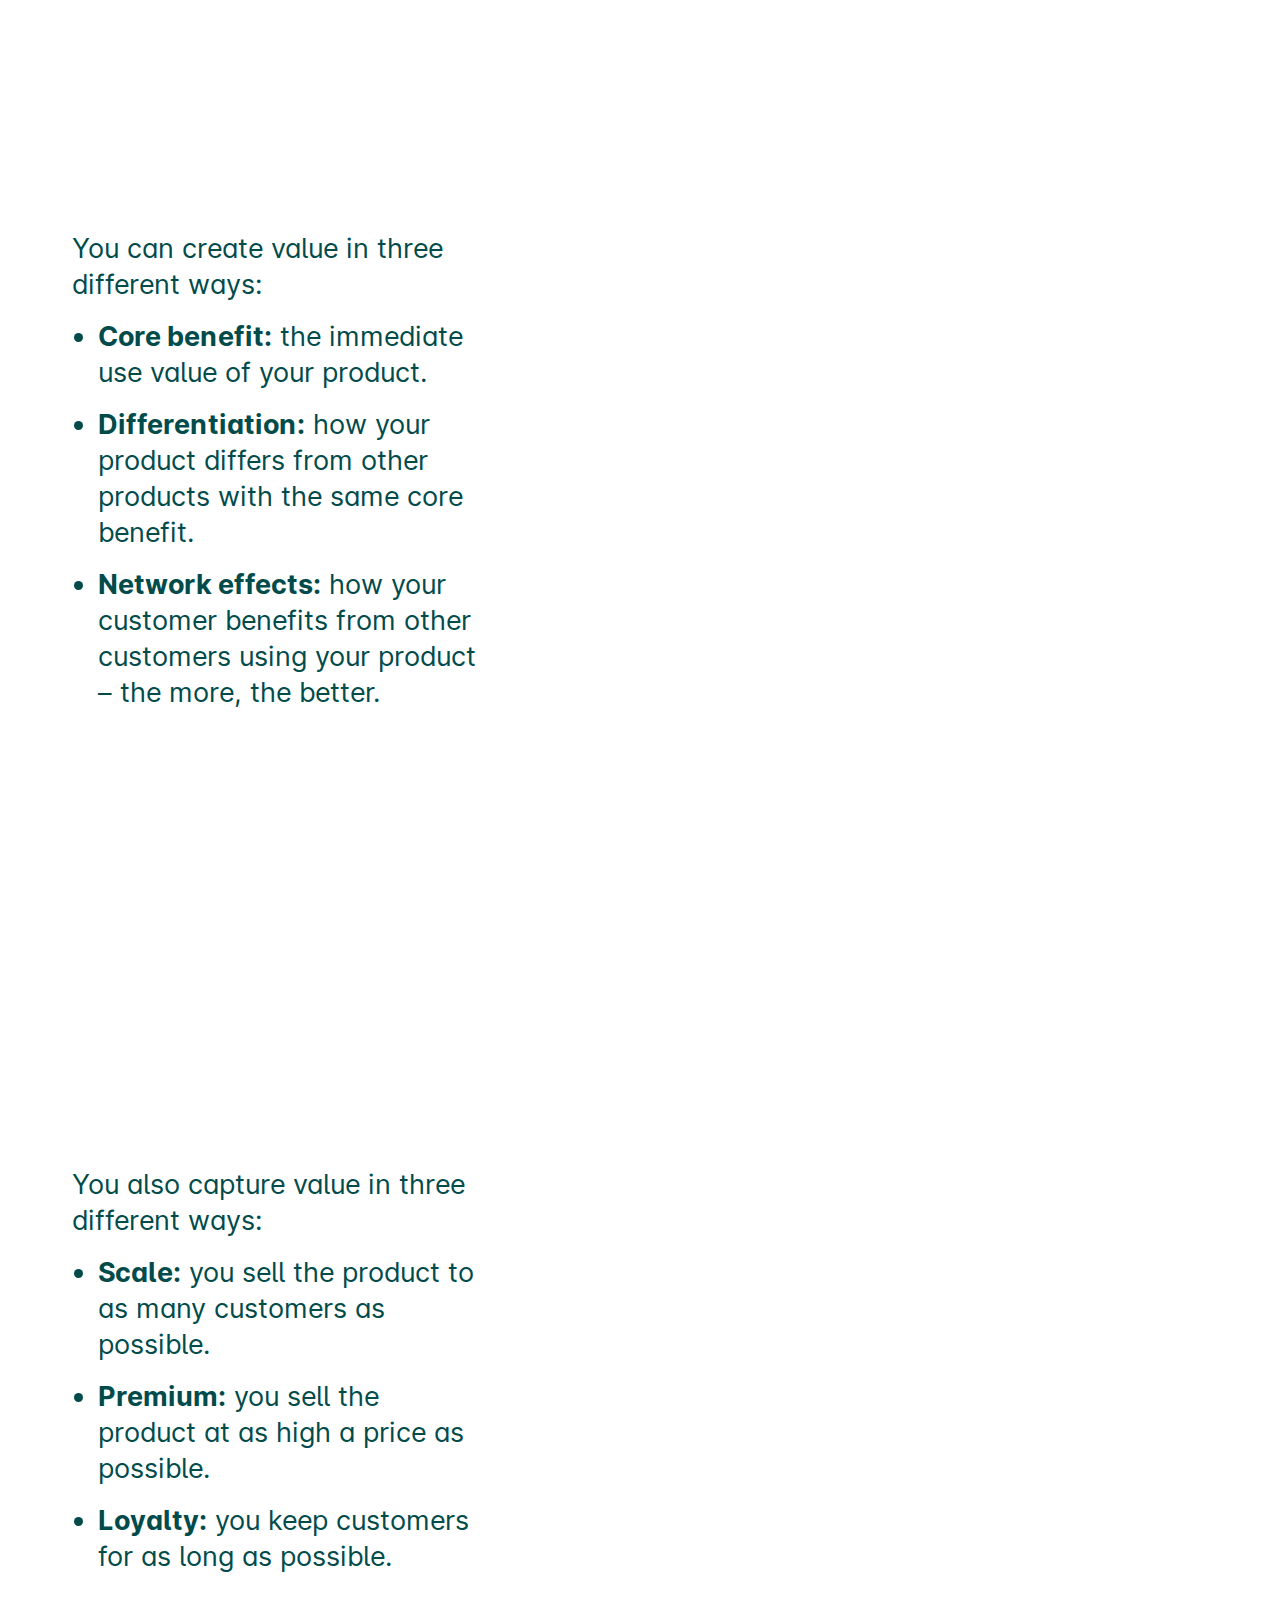
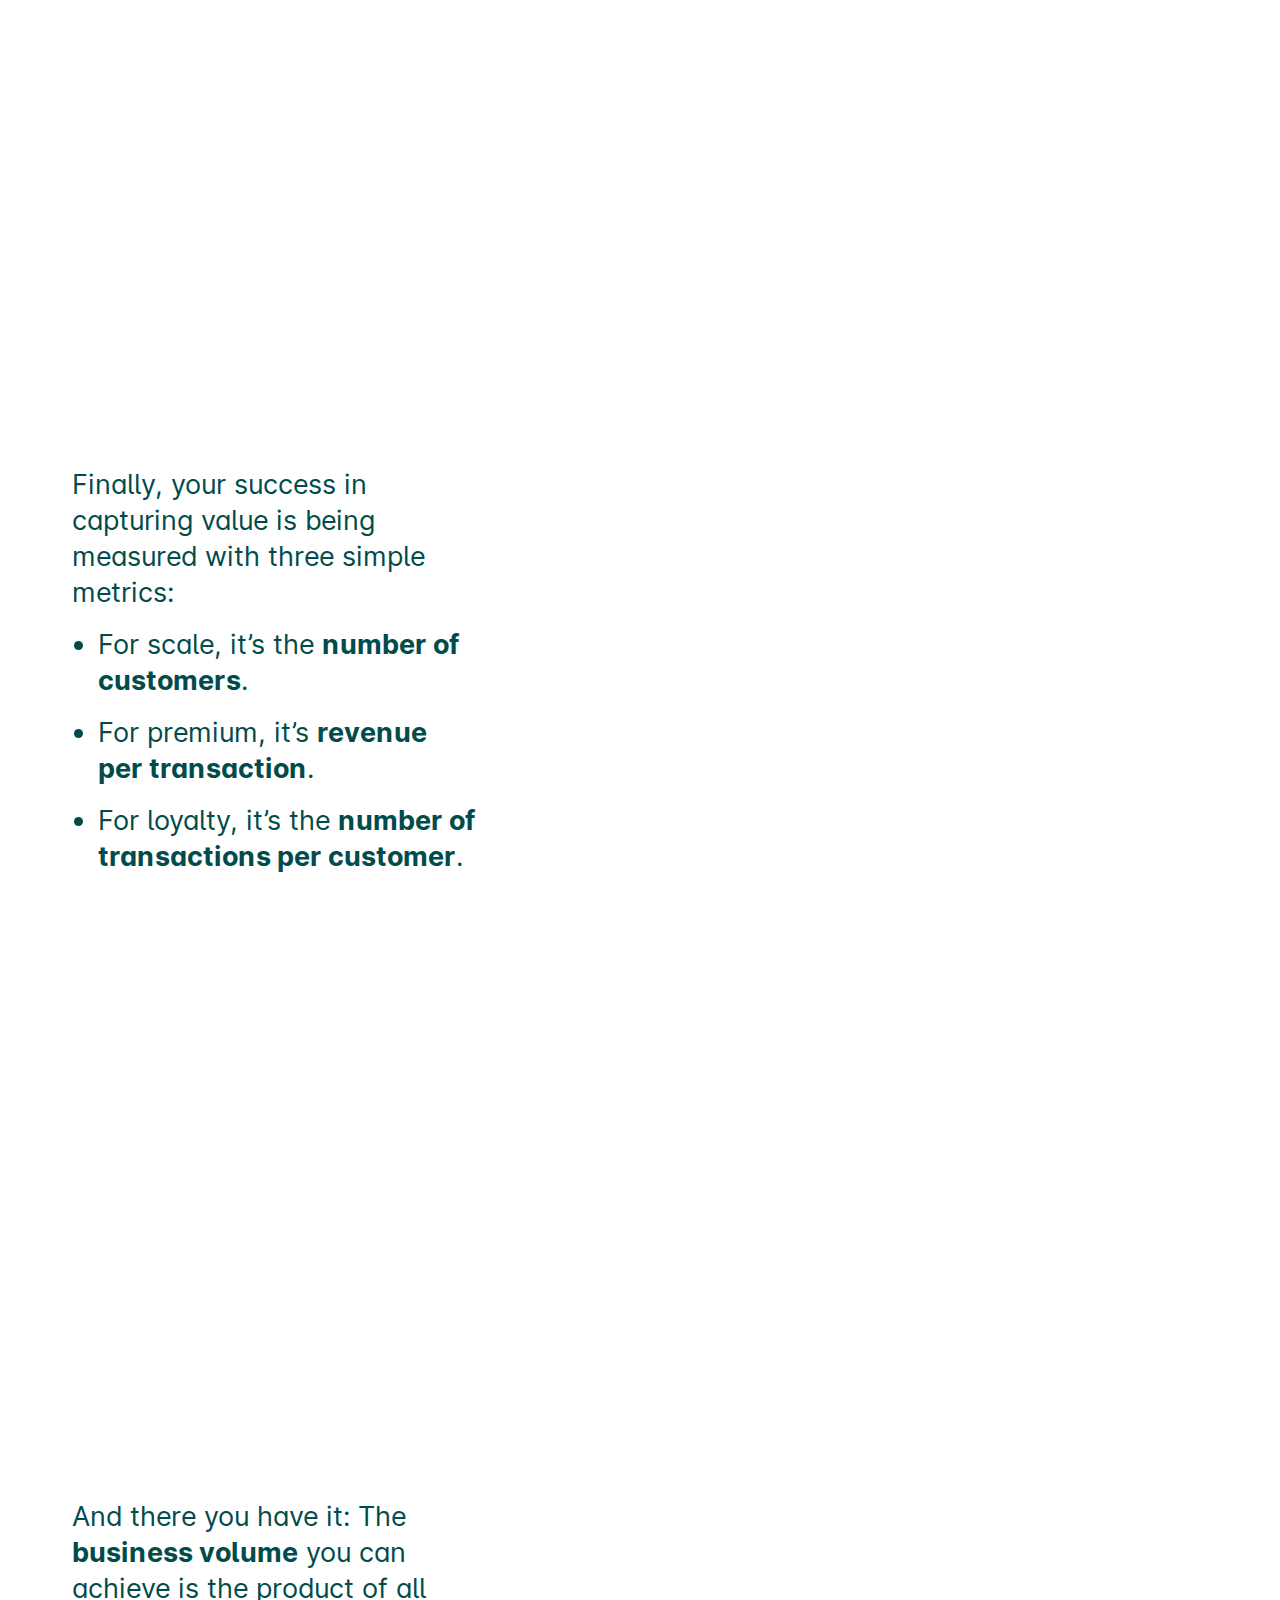
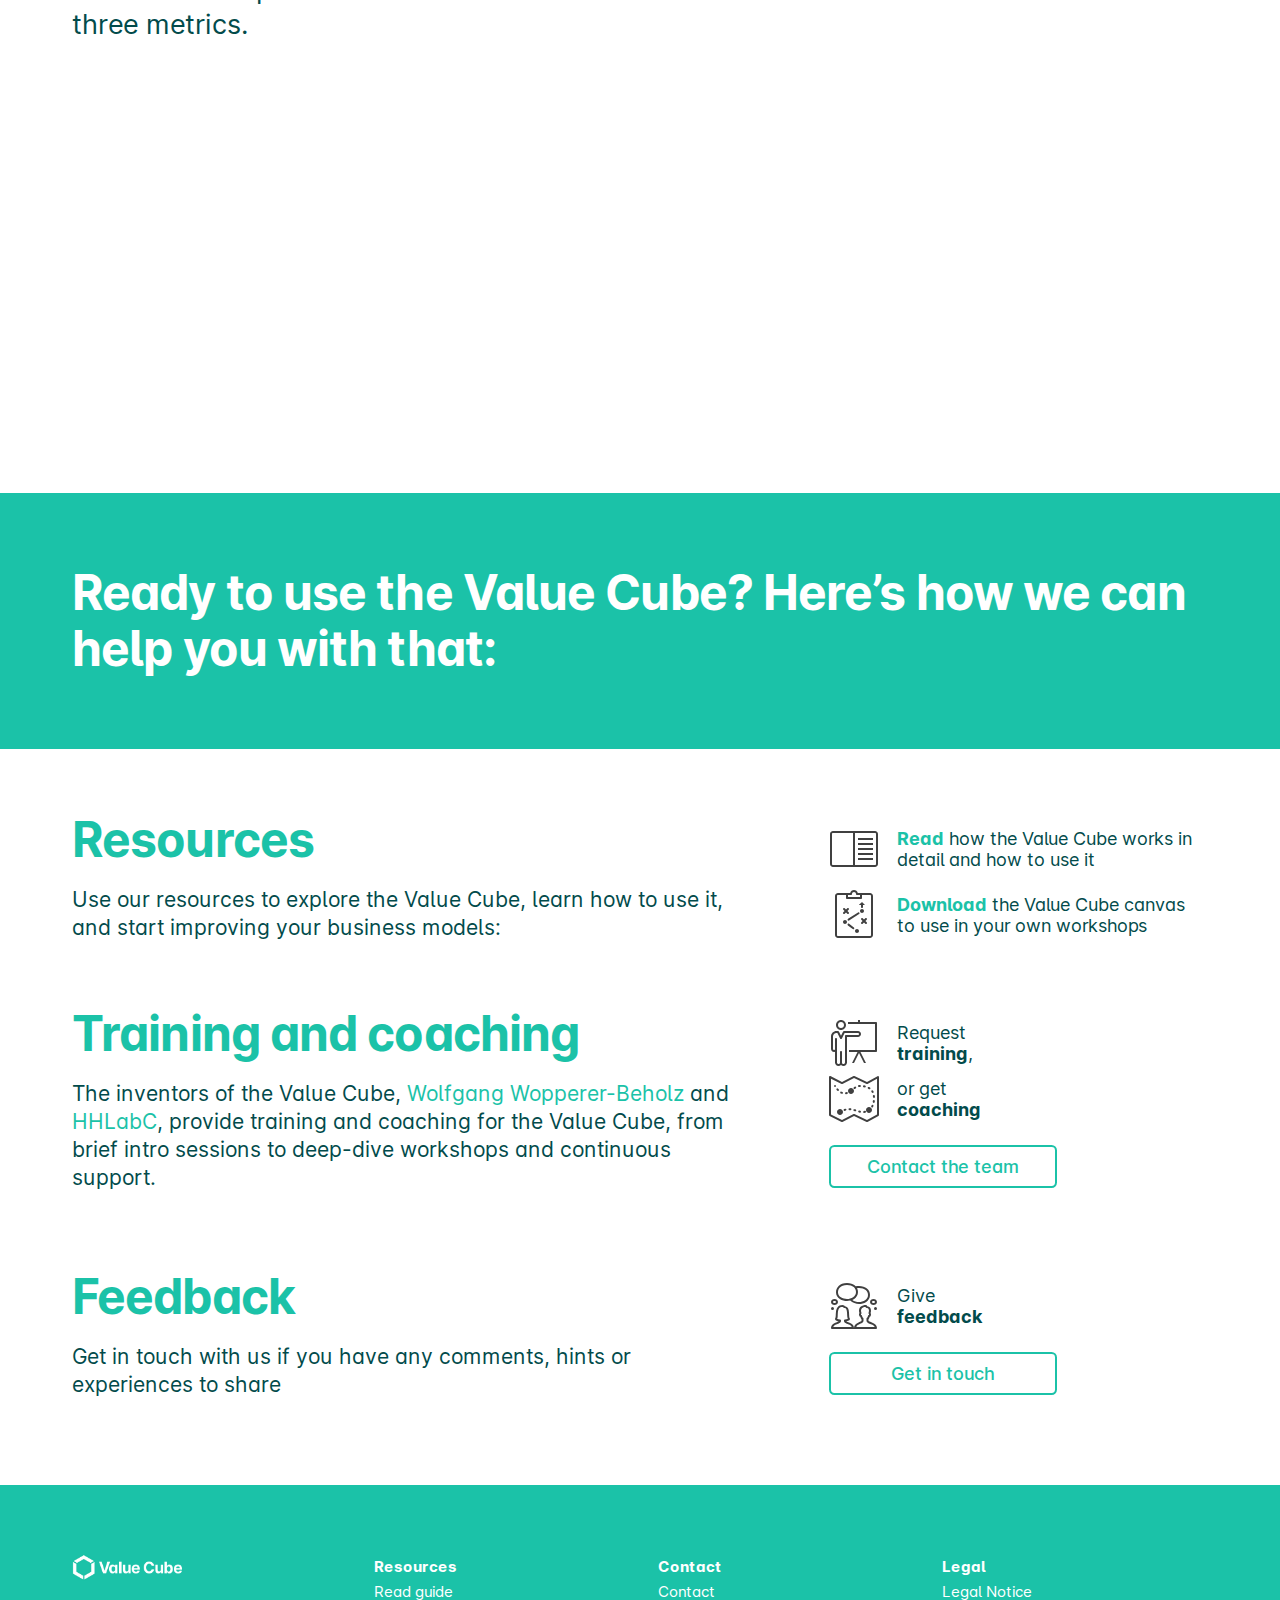
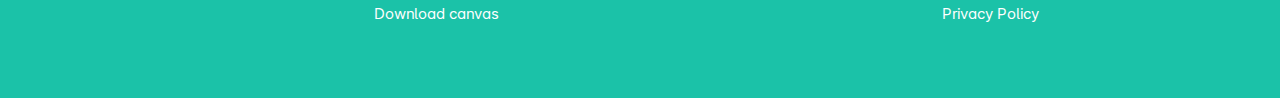
==== commit 6ebe42c5: "Update index.html" ====
--- a/index.html
+++ b/index.html
@@ -108,7 +108,7 @@
 
     <section class="block block-hero-1" id="about">
       <div class="container">
-        <h2>The Value Cube is a visual and conceptual framework that shows how complex business models are built from simple interacting components, and how to leverage them for successful strategies.</h2>
+        <h2>The Value Cube shows you how complex business models are built from simple interacting components and how you can leverage them for successful strategies.</h2>
       </div>
     </section>
 
@@ -234,7 +234,7 @@
     <div class="columns">
       <div class="column text">
         <h2>Training and coaching</h2>
-        <p>The inventors of the Value Cube (<a href="https://wolfgangwopperer.com/" target="_blank">Wolfgang Wopperer-Beholz</a> and <a href="https://hhlabc.de/" target="_blank">HHLabC</a>) provide training and coaching for the Value Cube.</p>
+        <p>The inventors of the Value Cube, <a href="https://wolfgangwopperer.com/" target="_blank">Wolfgang Wopperer-Beholz</a> and <a href="https://hhlabc.de/" target="_blank">HHLabC</a>, provide training and coaching for the Value Cube, from brief intro sessions to deep-dive workshops and continuous support.</p>
       </div>
       <div class="column media features">
 
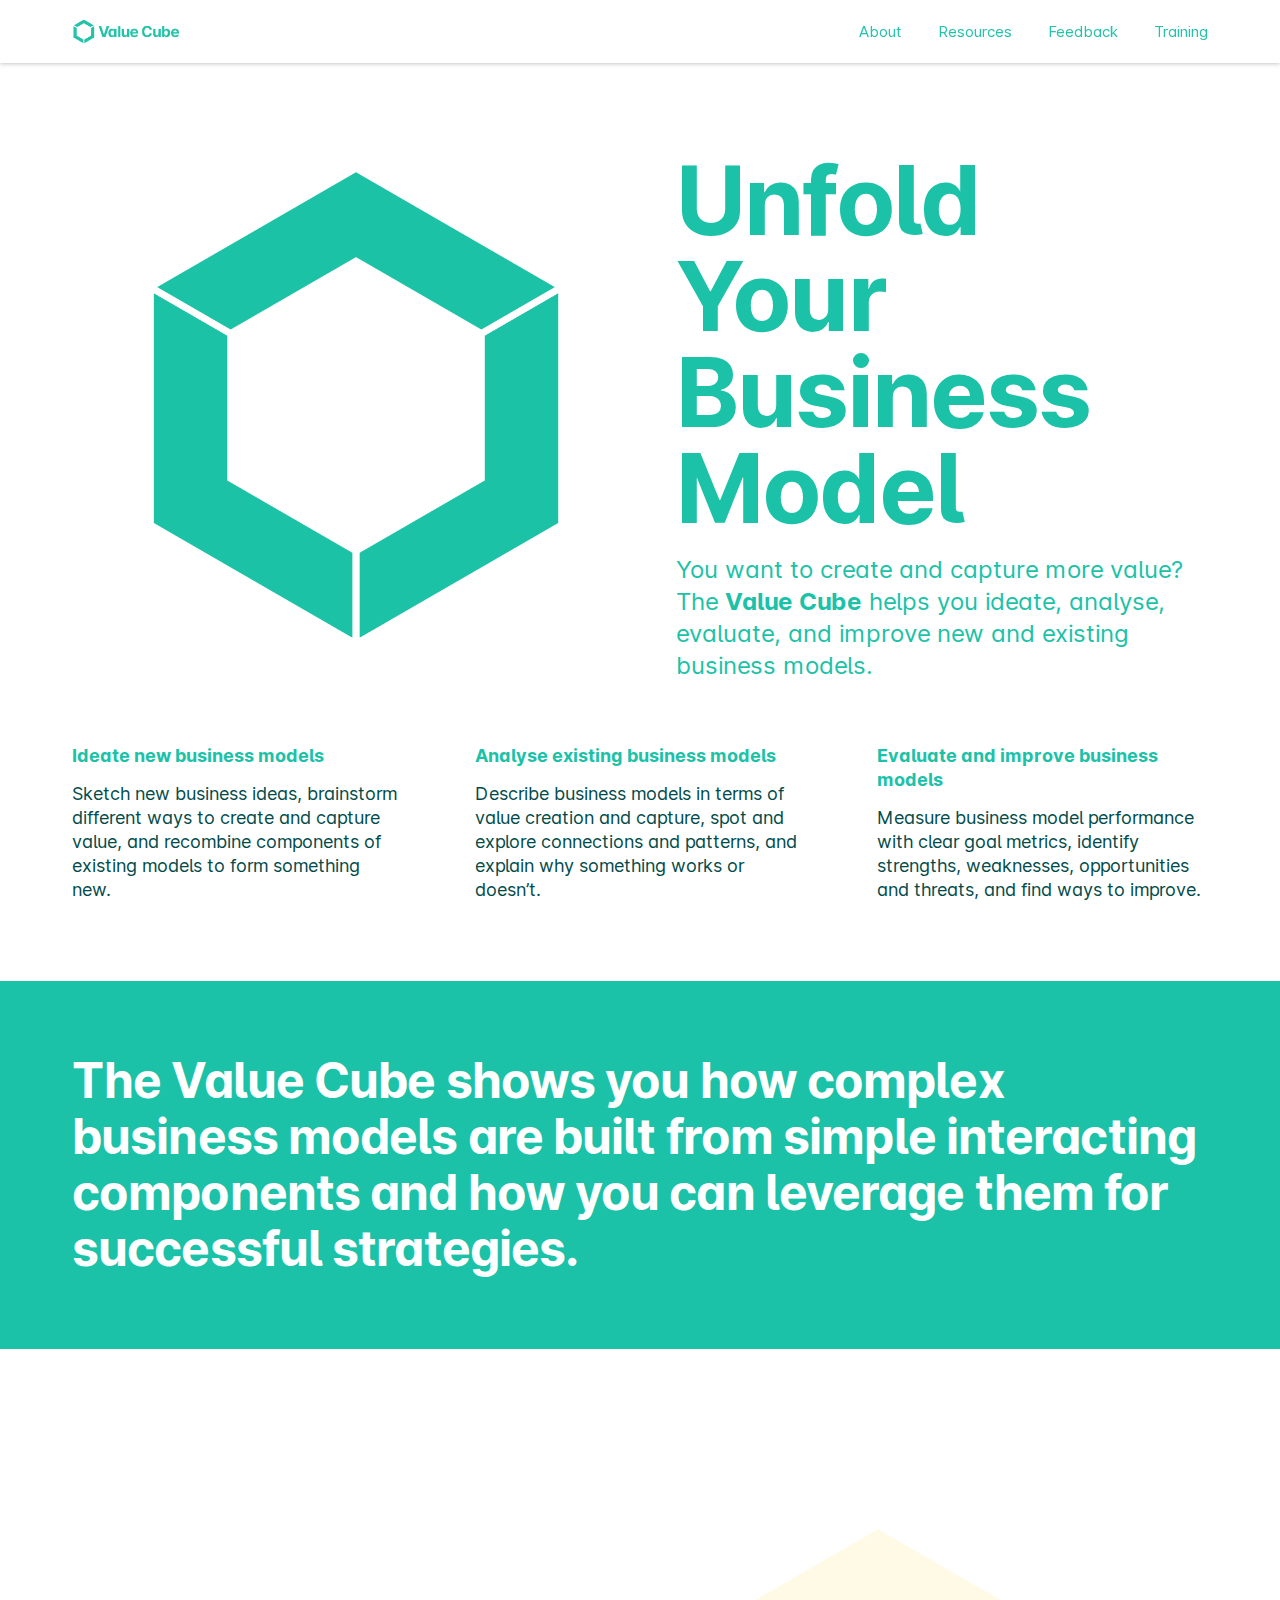
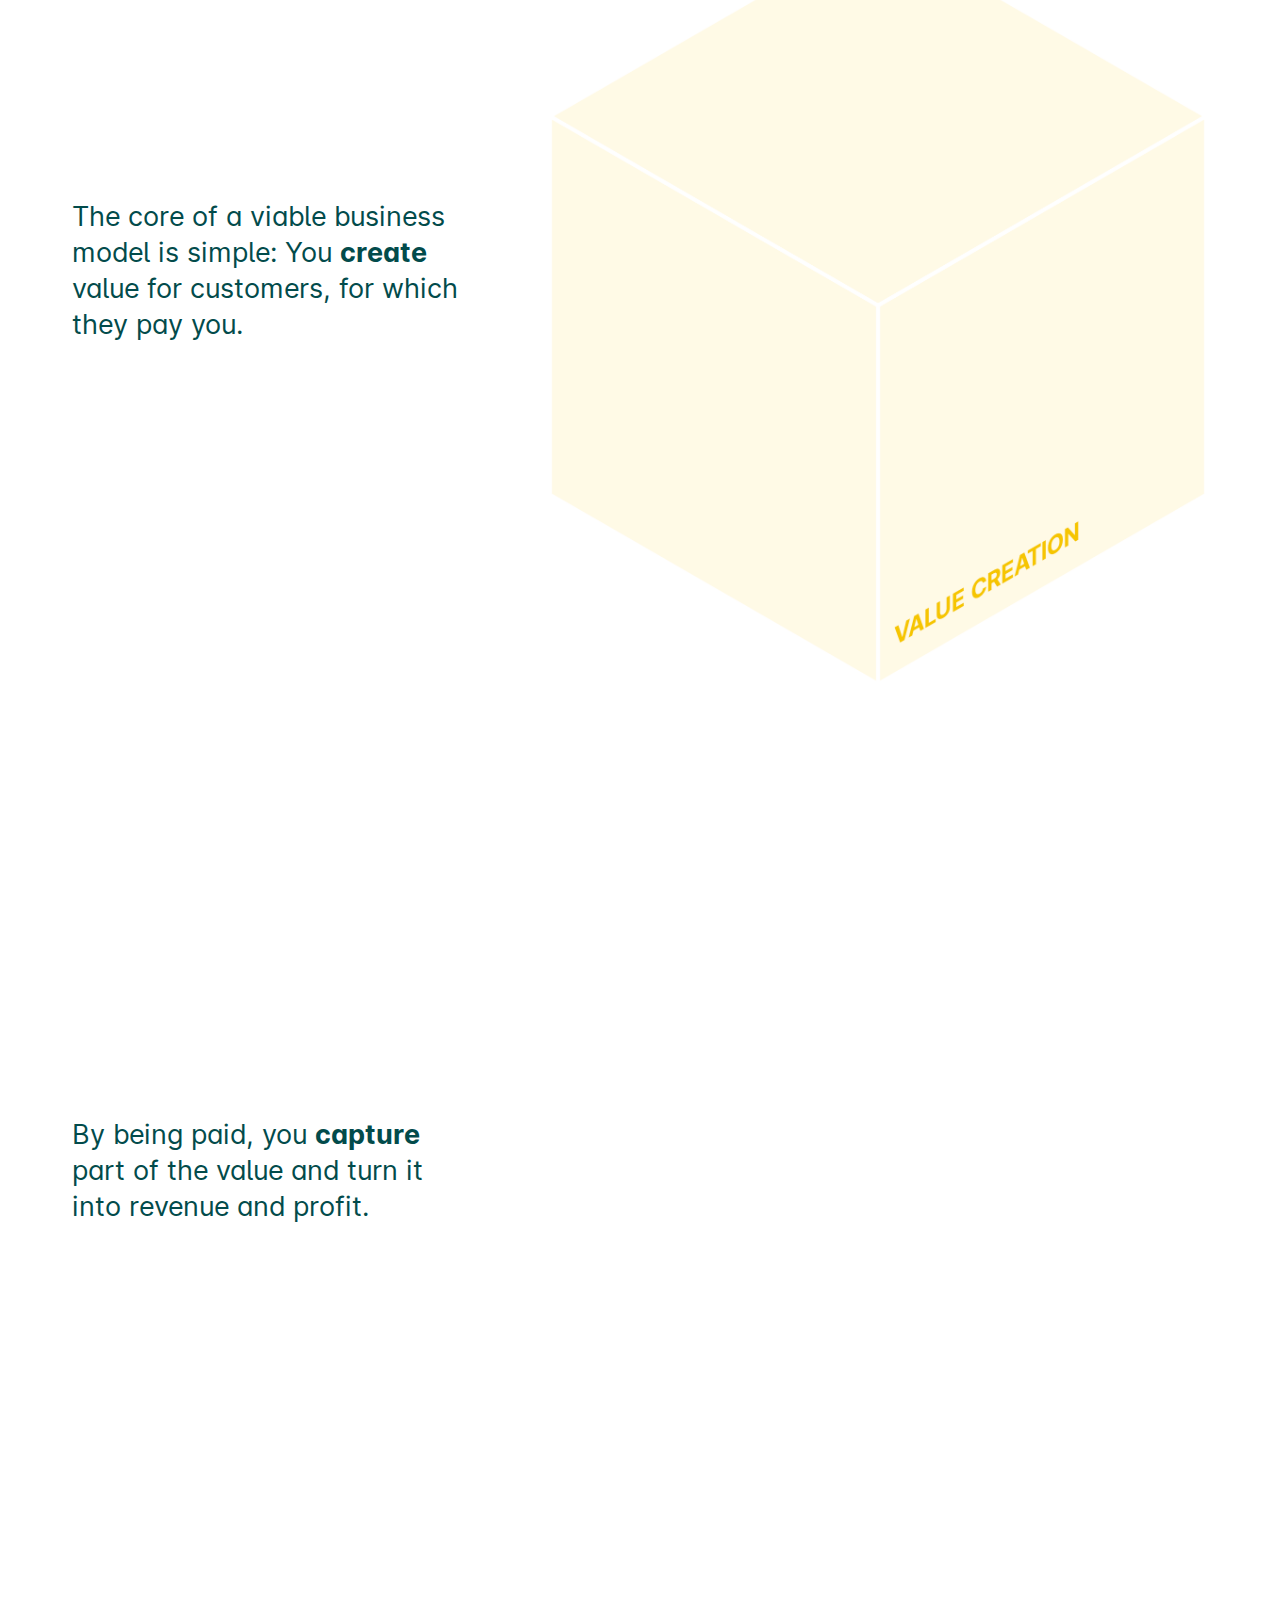
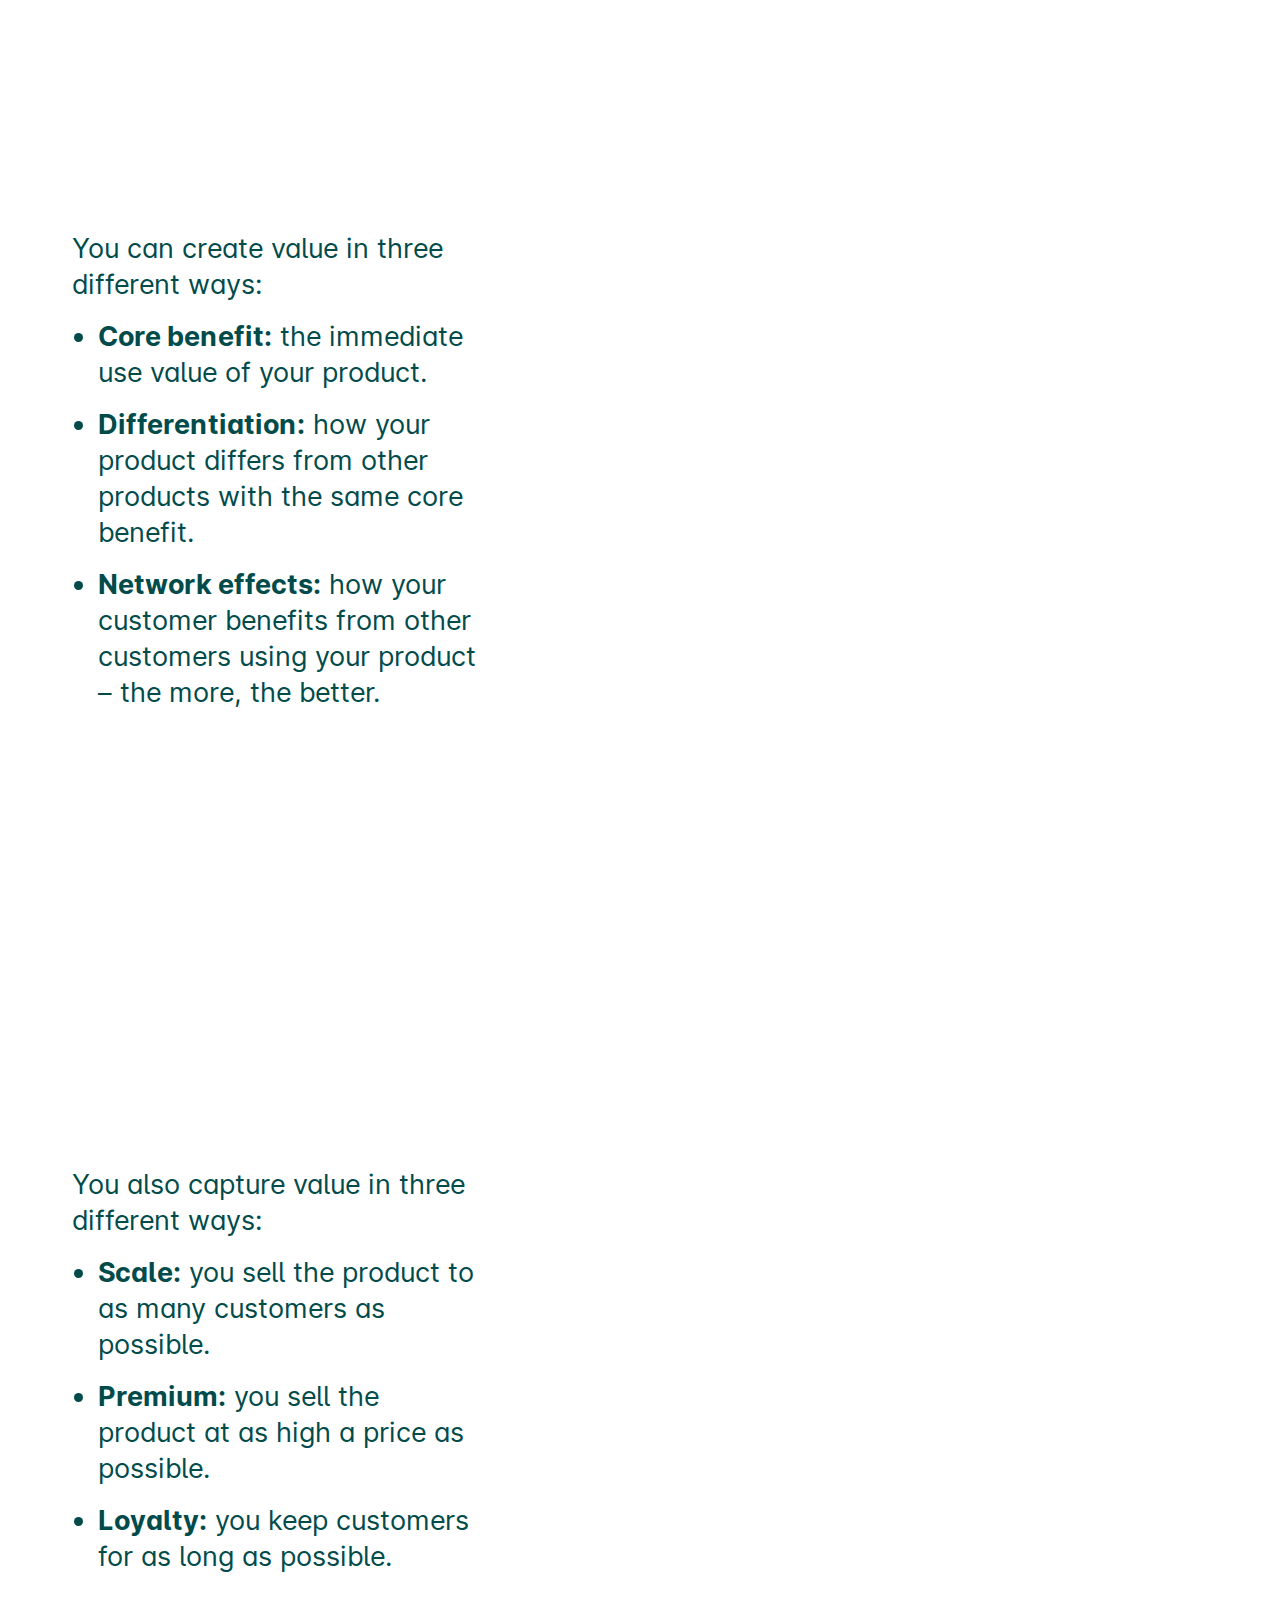
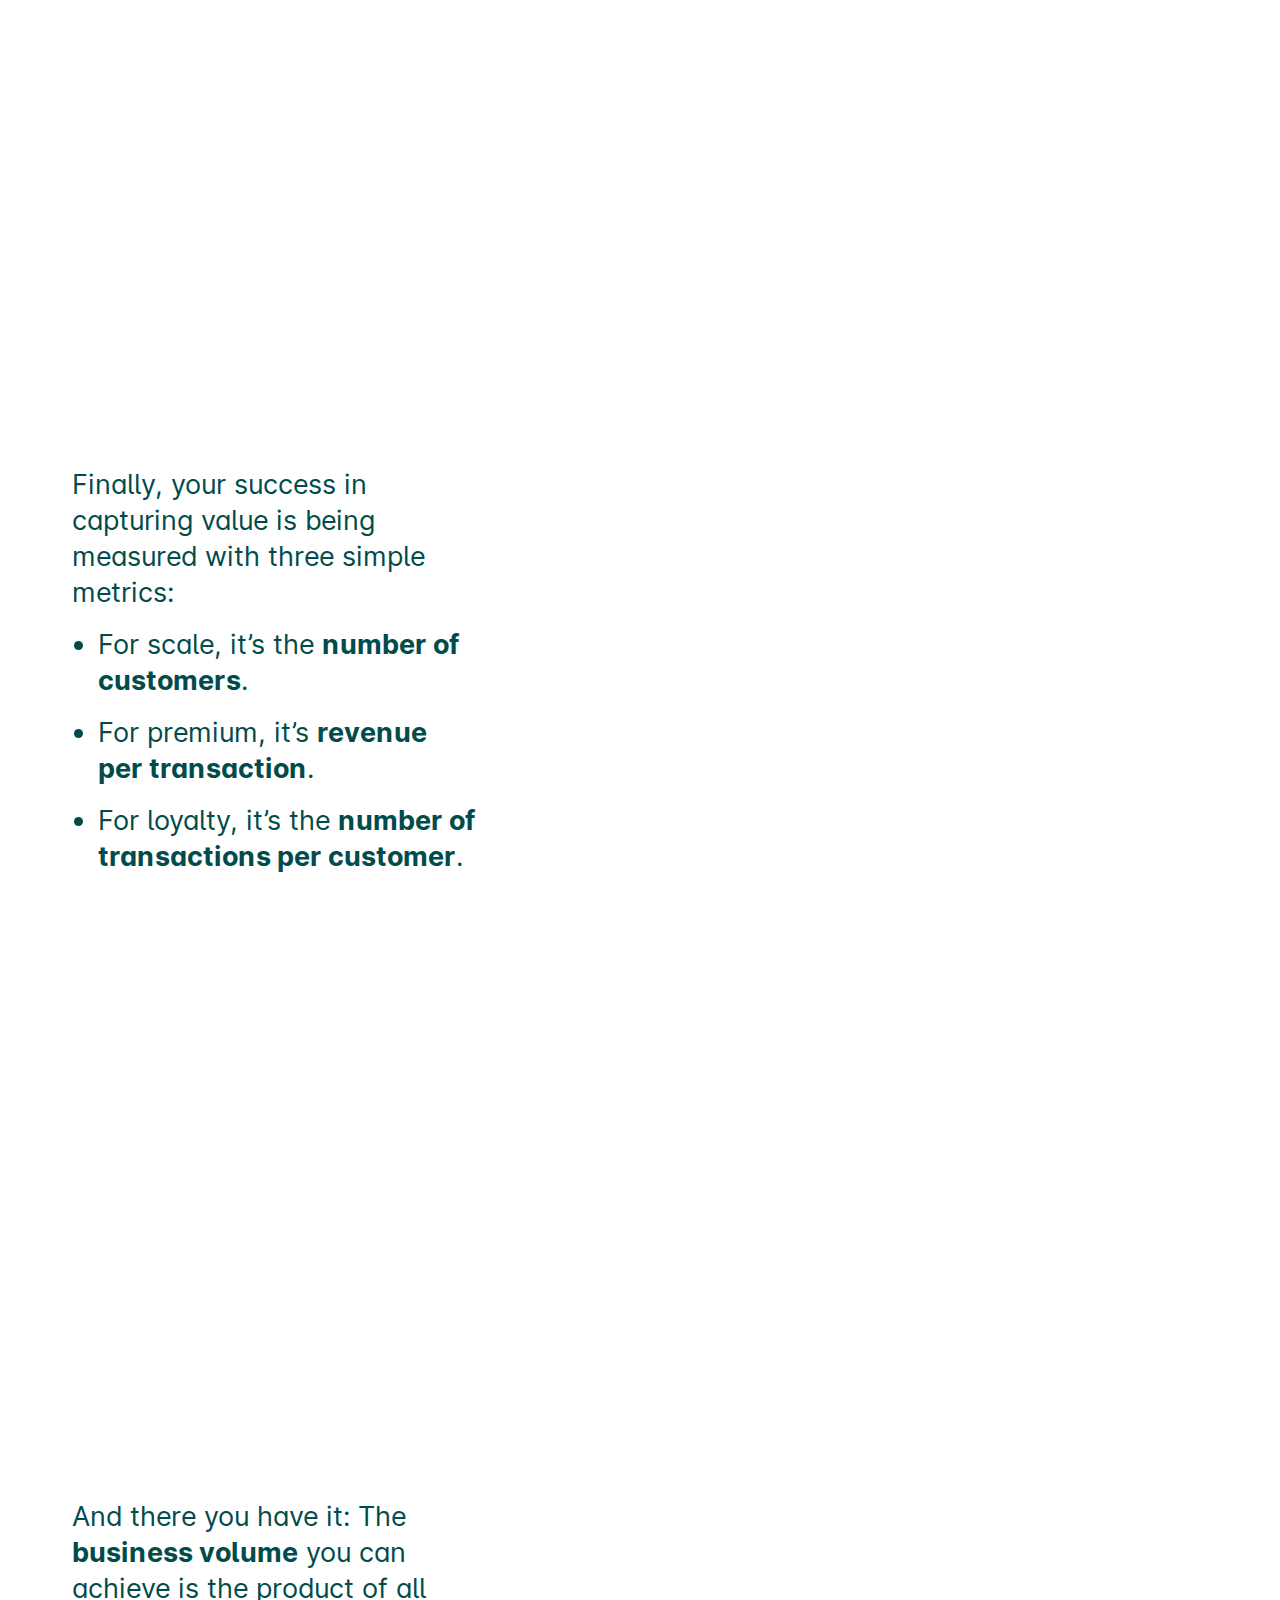
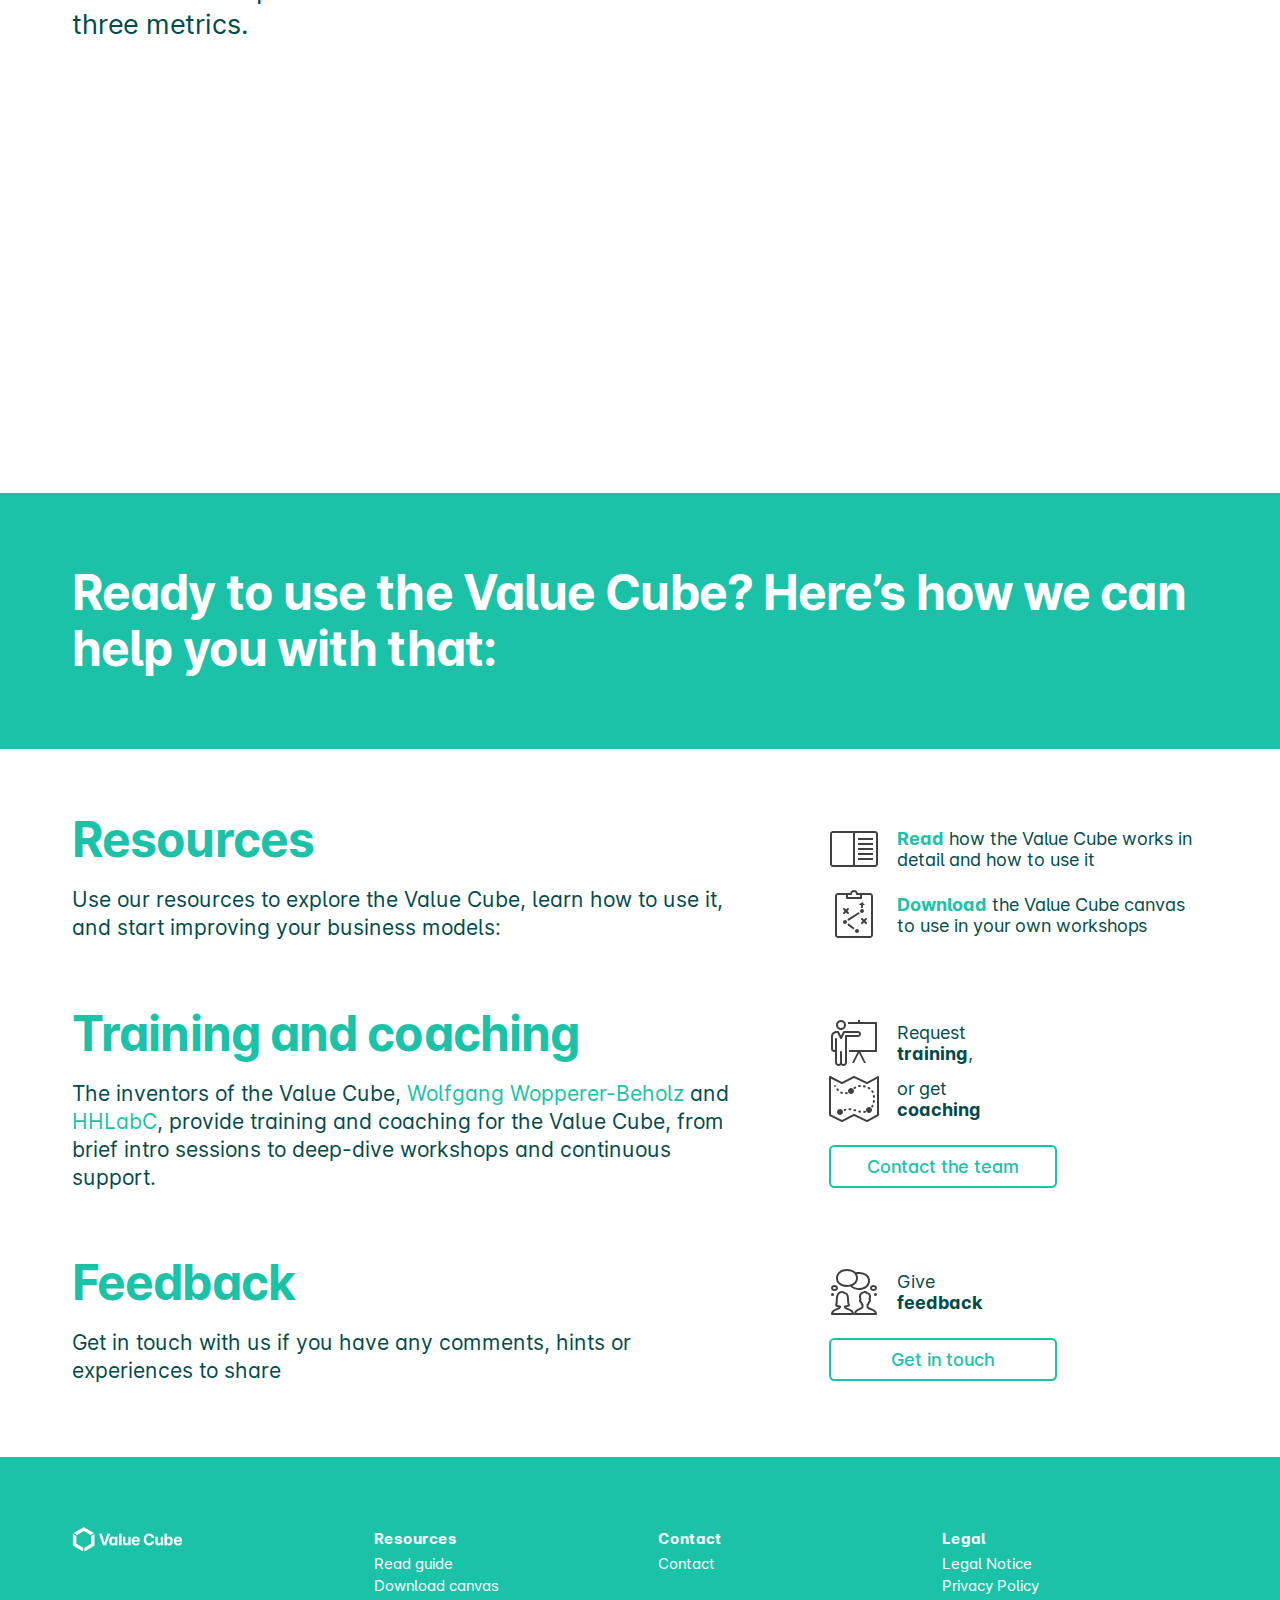
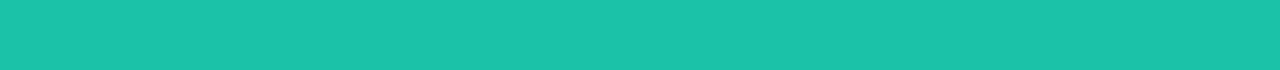
==== commit 5f17b241: "Clean up HTML" ====
--- a/index.html
+++ b/index.html
@@ -13,14 +13,12 @@
     <meta property="og:site_name" content="The Value Cube" />
     <meta property="og:type" content="website" />
     <meta property="og:title" content="The Value Cube" />
-    <!-- TODO -->
     <meta property="og:description" content="The Value Cube is a visual and conceptual framework that helps ideate, analyse, and evaluate new and existing business models." />
     <meta property="og:image" content="media/Logo.png" />
     <meta property="og:url" content="https://valuecube.org/" />
 
     <meta name="twitter:card" content="summary" />
     <meta name="twitter:title" content="The Value Cube" />
-    <!-- TODO -->
     <meta name="twitter:description" content="The Value Cube is a visual and conceptual framework that helps ideate, analyse, and evaluate new and existing business models." />
     <meta name="twitter:image" content="media/Logo.png" />
     <meta name="twitter:url" content="https://valuecube.org/" />
@@ -210,7 +208,6 @@
             <img src="media/book.svg">
           </div>
           <div class="column text">
-            <!-- TODO -->
             <p><strong><a href="https://github.com/Value-Cube/docs/raw/main/Guide.pdf">Read</a></strong> how the Value Cube works in detail and how to use it</p>
           </div>
         </div>
@@ -305,7 +302,6 @@
           <ul>
 
             <li class="linklist">
-              <!-- TODO -->
               <a href="https://github.com/Value-Cube/docs/raw/main/Guide.pdf" title="Go to guide">Read guide</a>
             </li>
 
@@ -320,12 +316,6 @@
           <div class="block-pf-footer__nav__more__head">Contact</div>
           <ul>
 
-            <!--
-            <li class="linklist">
-              <a href="" title="">Lorem ipsum</a>
-            </li>
-            -->
-
             <li class="linklist">
               <a href="mailto:hello@valuecube.org" title="Get in touch">Contact</a>
             </li>
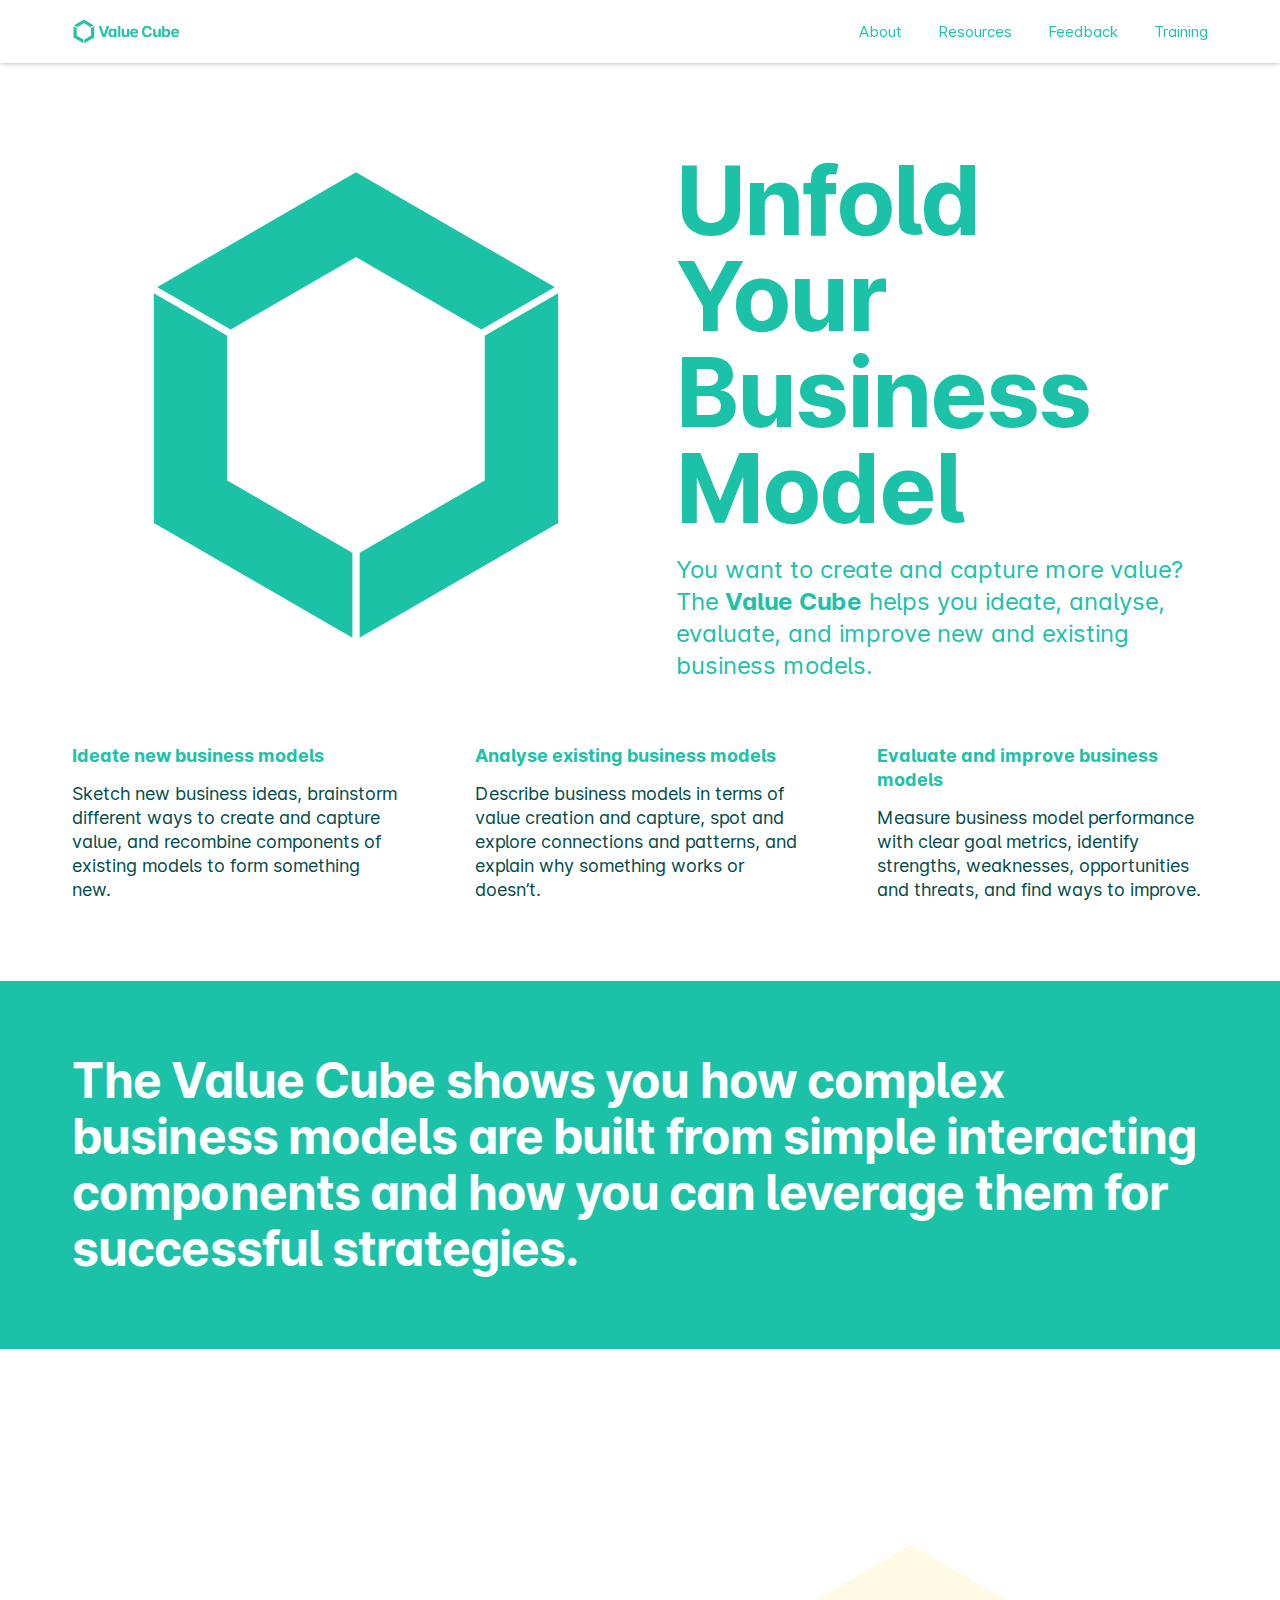
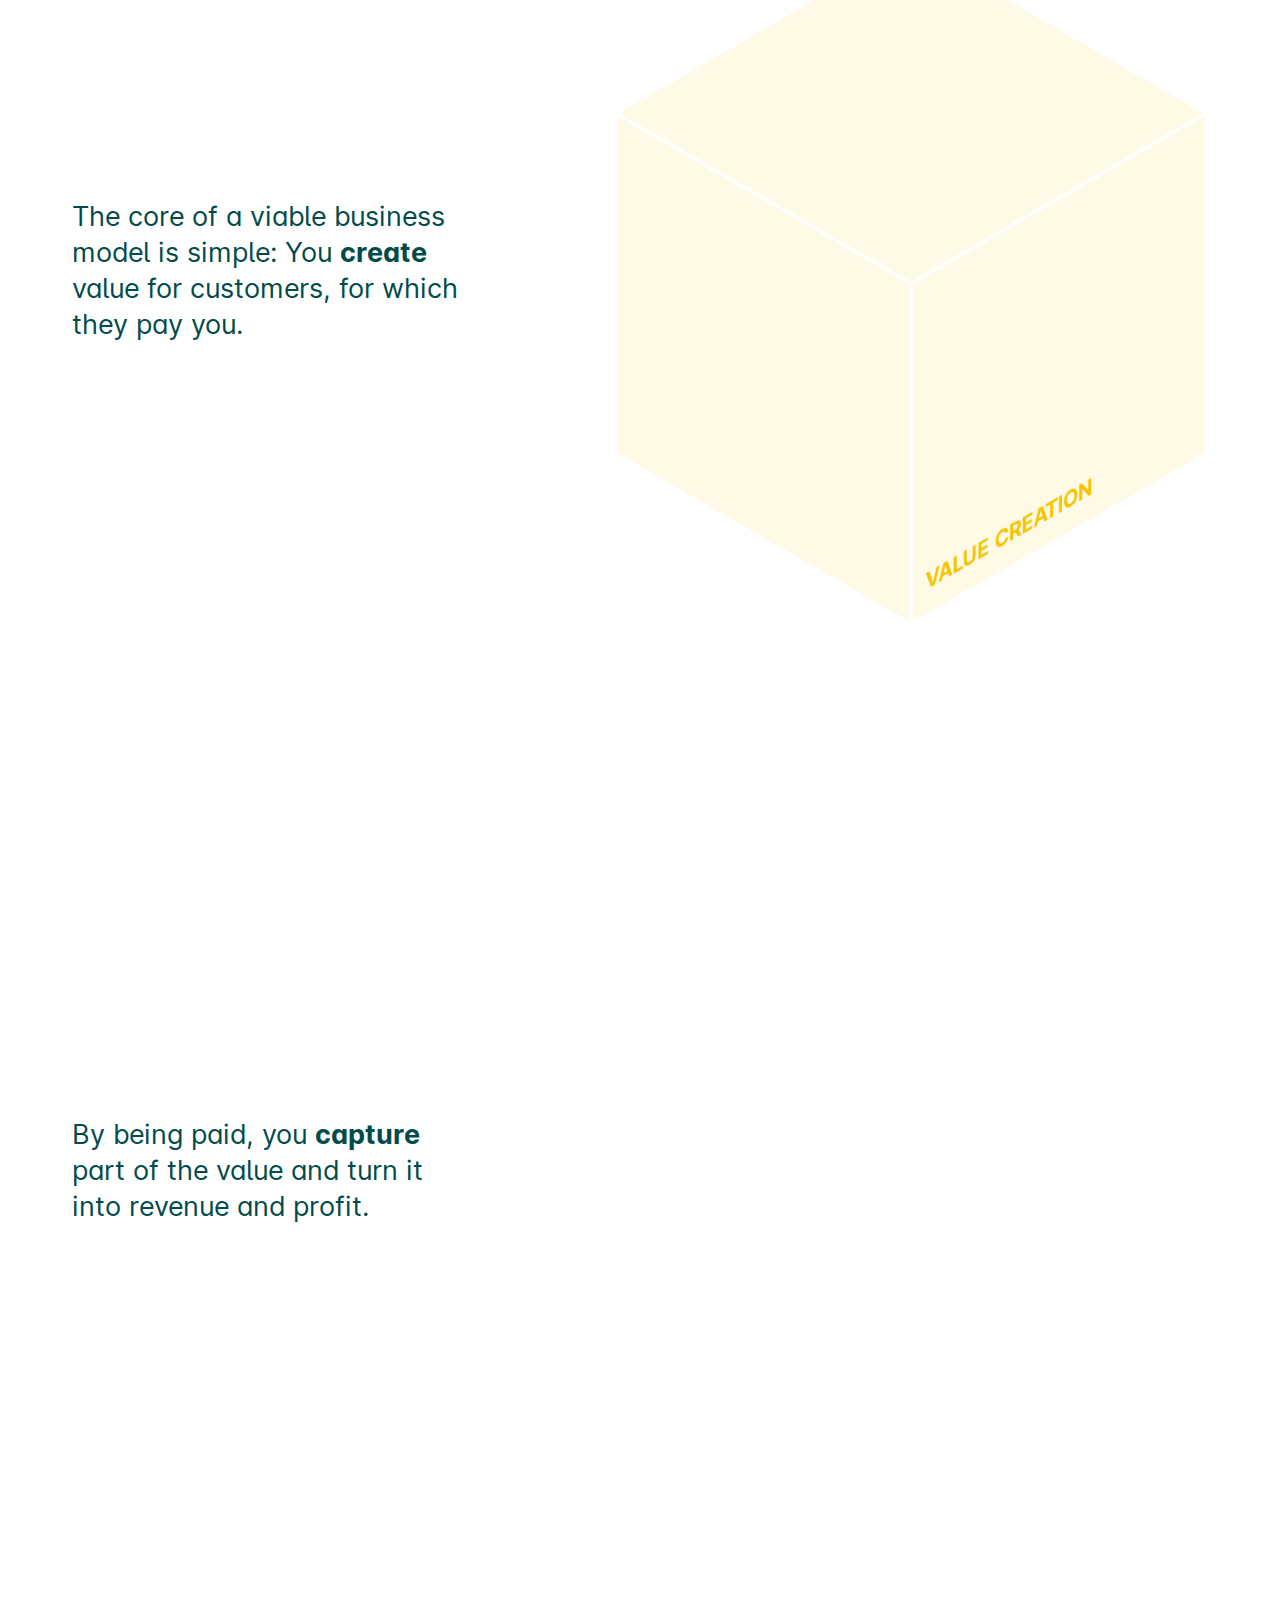
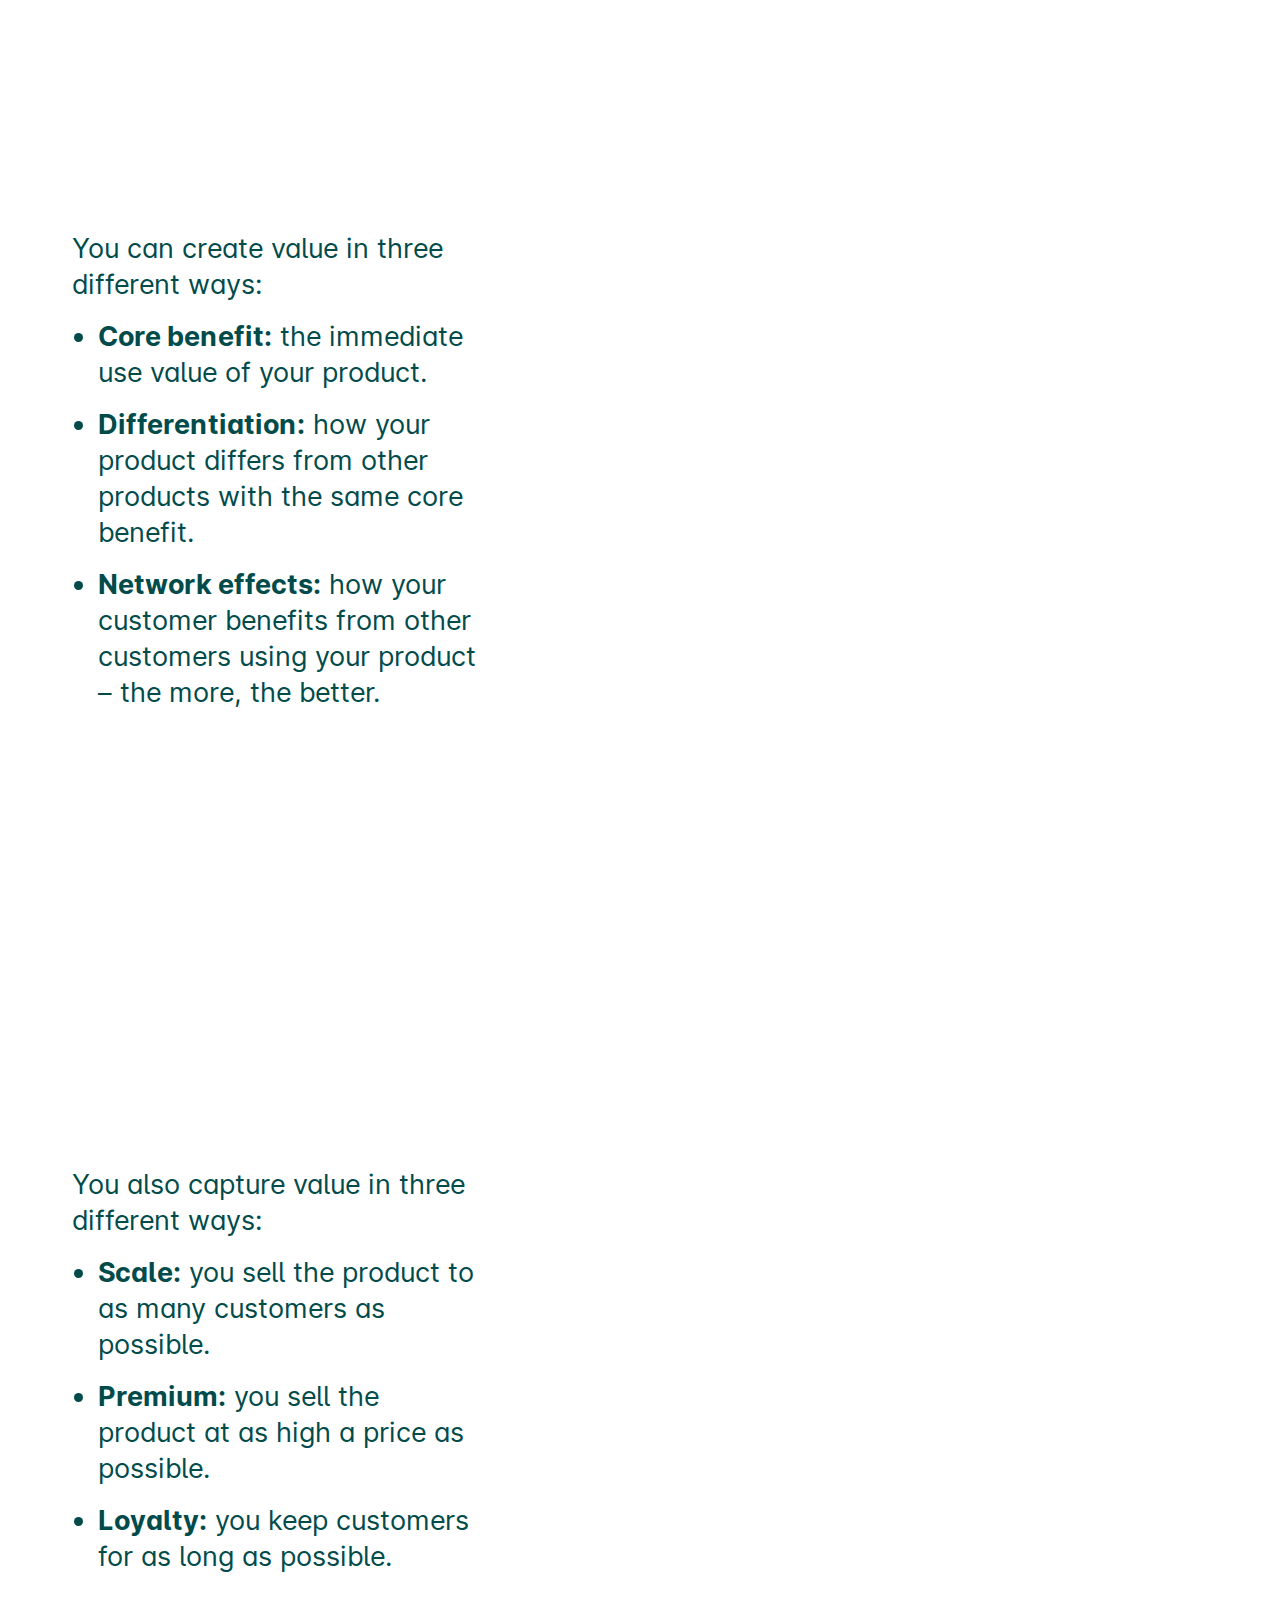
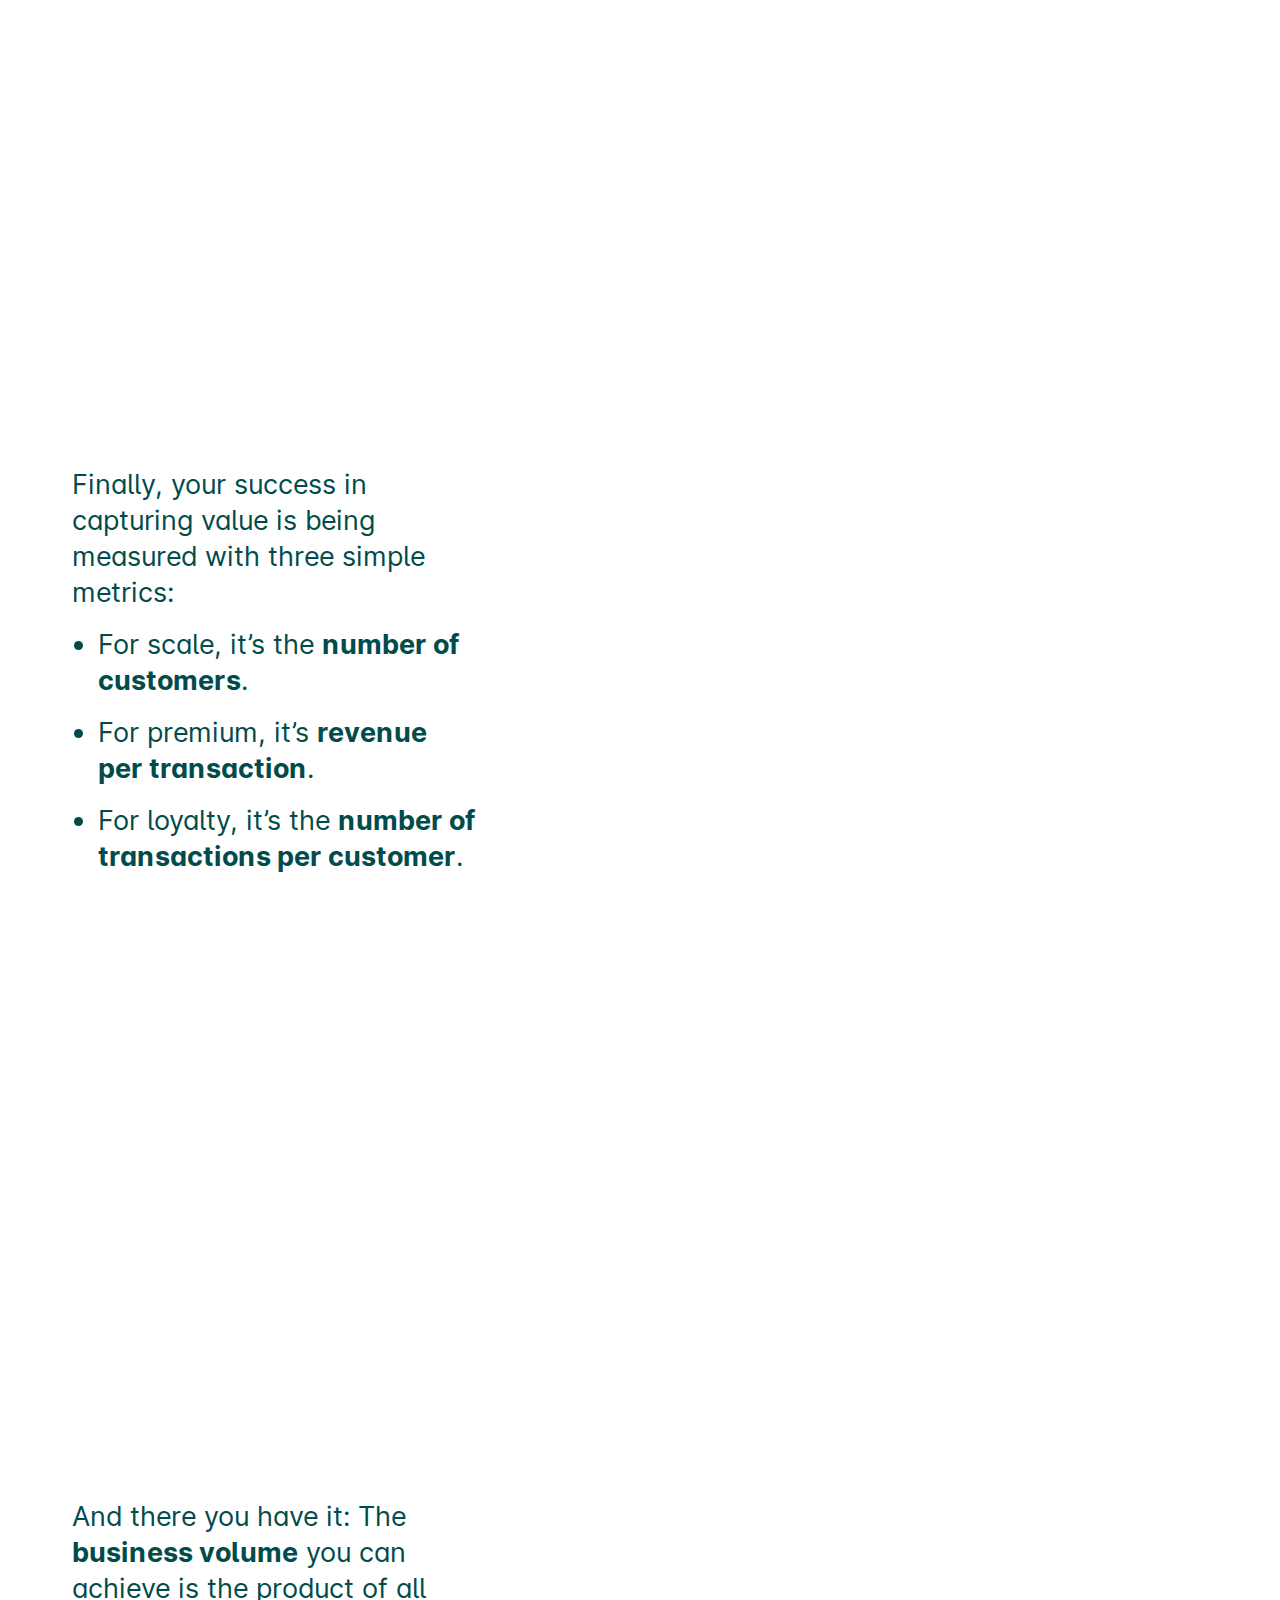
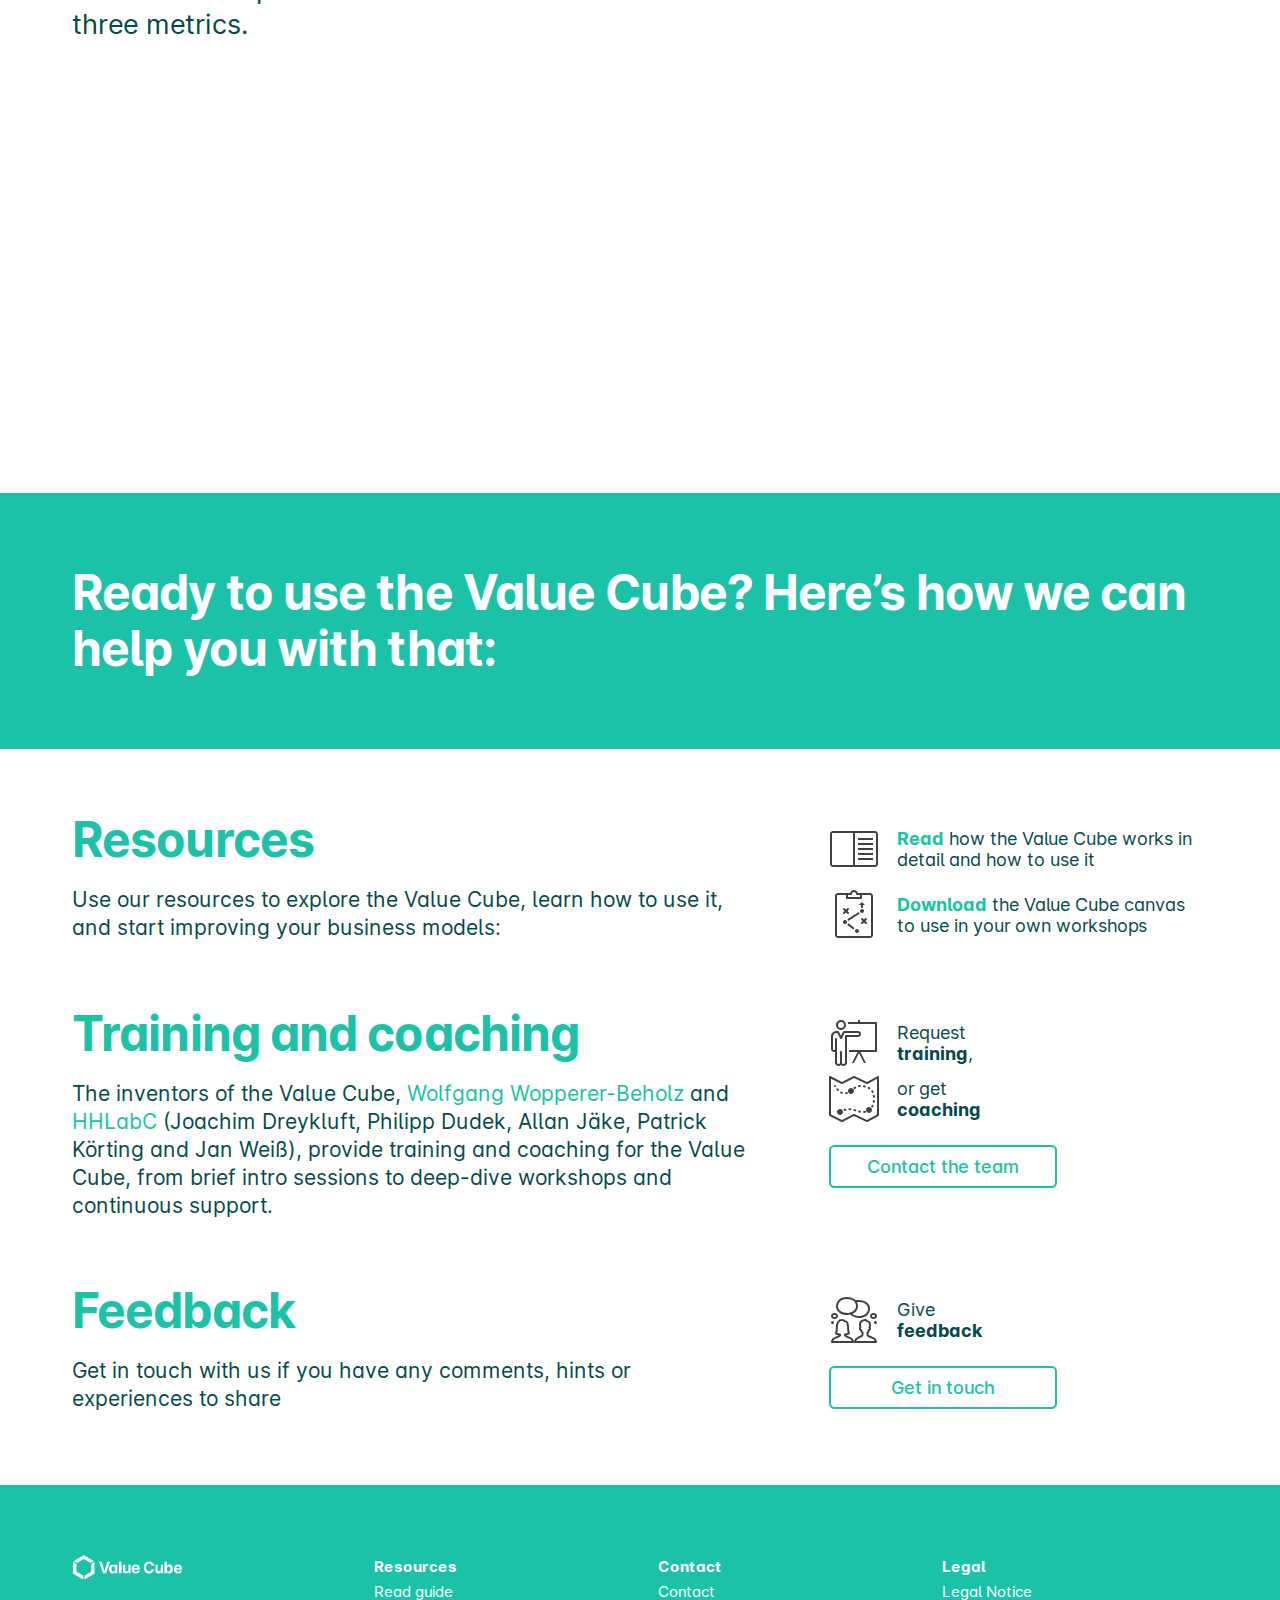
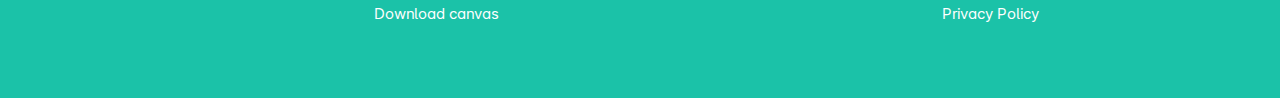
==== commit 3dba65a0: "Add names of HHLab inventors of Value Cube" ====
--- a/index.html
+++ b/index.html
@@ -208,7 +208,7 @@
             <img src="media/book.svg">
           </div>
           <div class="column text">
-            <p><strong><a href="https://github.com/Value-Cube/docs/raw/main/Guide.pdf">Read</a></strong> how the Value Cube works in detail and how to use it</p>
+            <p><strong><a href="https://github.com/Value-Cube/docs/raw/main/Value%20Cube%20Guide.pdf">Read</a></strong> how the Value Cube works in detail and how to use it</p>
           </div>
         </div>
 
@@ -217,7 +217,7 @@
             <img src="media/clipboard.svg">
           </div>
           <div class="column text">
-            <p><strong><a href="https://github.com/Value-Cube/docs/raw/main/Canvas.pdf">Download</a></strong> the Value Cube canvas to use in your own workshops</p>
+            <p><strong><a href="https://github.com/Value-Cube/docs/raw/main/Value%20Cube%20Canvas.pdf">Download</a></strong> the Value Cube canvas to use in your own workshops</p>
           </div>
         </div>
 
@@ -231,7 +231,7 @@
     <div class="columns">
       <div class="column text">
         <h2>Training and coaching</h2>
-        <p>The inventors of the Value Cube, <a href="https://wolfgangwopperer.com/" target="_blank">Wolfgang Wopperer-Beholz</a> and <a href="https://hhlabc.de/" target="_blank">HHLabC</a>, provide training and coaching for the Value Cube, from brief intro sessions to deep-dive workshops and continuous support.</p>
+        <p>The inventors of the Value Cube, <a href="https://wolfgangwopperer.com/" target="_blank">Wolfgang Wopperer-Beholz</a> and <a href="https://hhlabc.de/" target="_blank">HHLabC</a> (Joachim Dreykluft, Philipp Dudek, Allan Jäke, Patrick Körting and Jan Weiß), provide training and coaching for the Value Cube, from brief intro sessions to deep-dive workshops and continuous support.</p>
       </div>
       <div class="column media features">
 
@@ -302,11 +302,11 @@
           <ul>
 
             <li class="linklist">
-              <a href="https://github.com/Value-Cube/docs/raw/main/Guide.pdf" title="Go to guide">Read guide</a>
-            </li>
-
-            <li class="linklist">
-              <a href="https://github.com/Value-Cube/docs/raw/main/Canvas.pdf" title="Download canvas">Download canvas</a>
+              <a href="https://github.com/Value-Cube/docs/raw/main/Value%20Cube%20Guide.pdf" title="Go to guide">Read guide</a>
+            </li>
+
+            <li class="linklist">
+              <a href="https://github.com/Value-Cube/docs/raw/main/Value%20Cube%20Canvas.pdf" title="Download canvas">Download canvas</a>
             </li>
 
           </ul>
@@ -343,5 +343,7 @@
   </div>
 </section>
 
+    <script async src="//static.getclicky.com/101366220.js"></script>
+
   </body>
 </html>
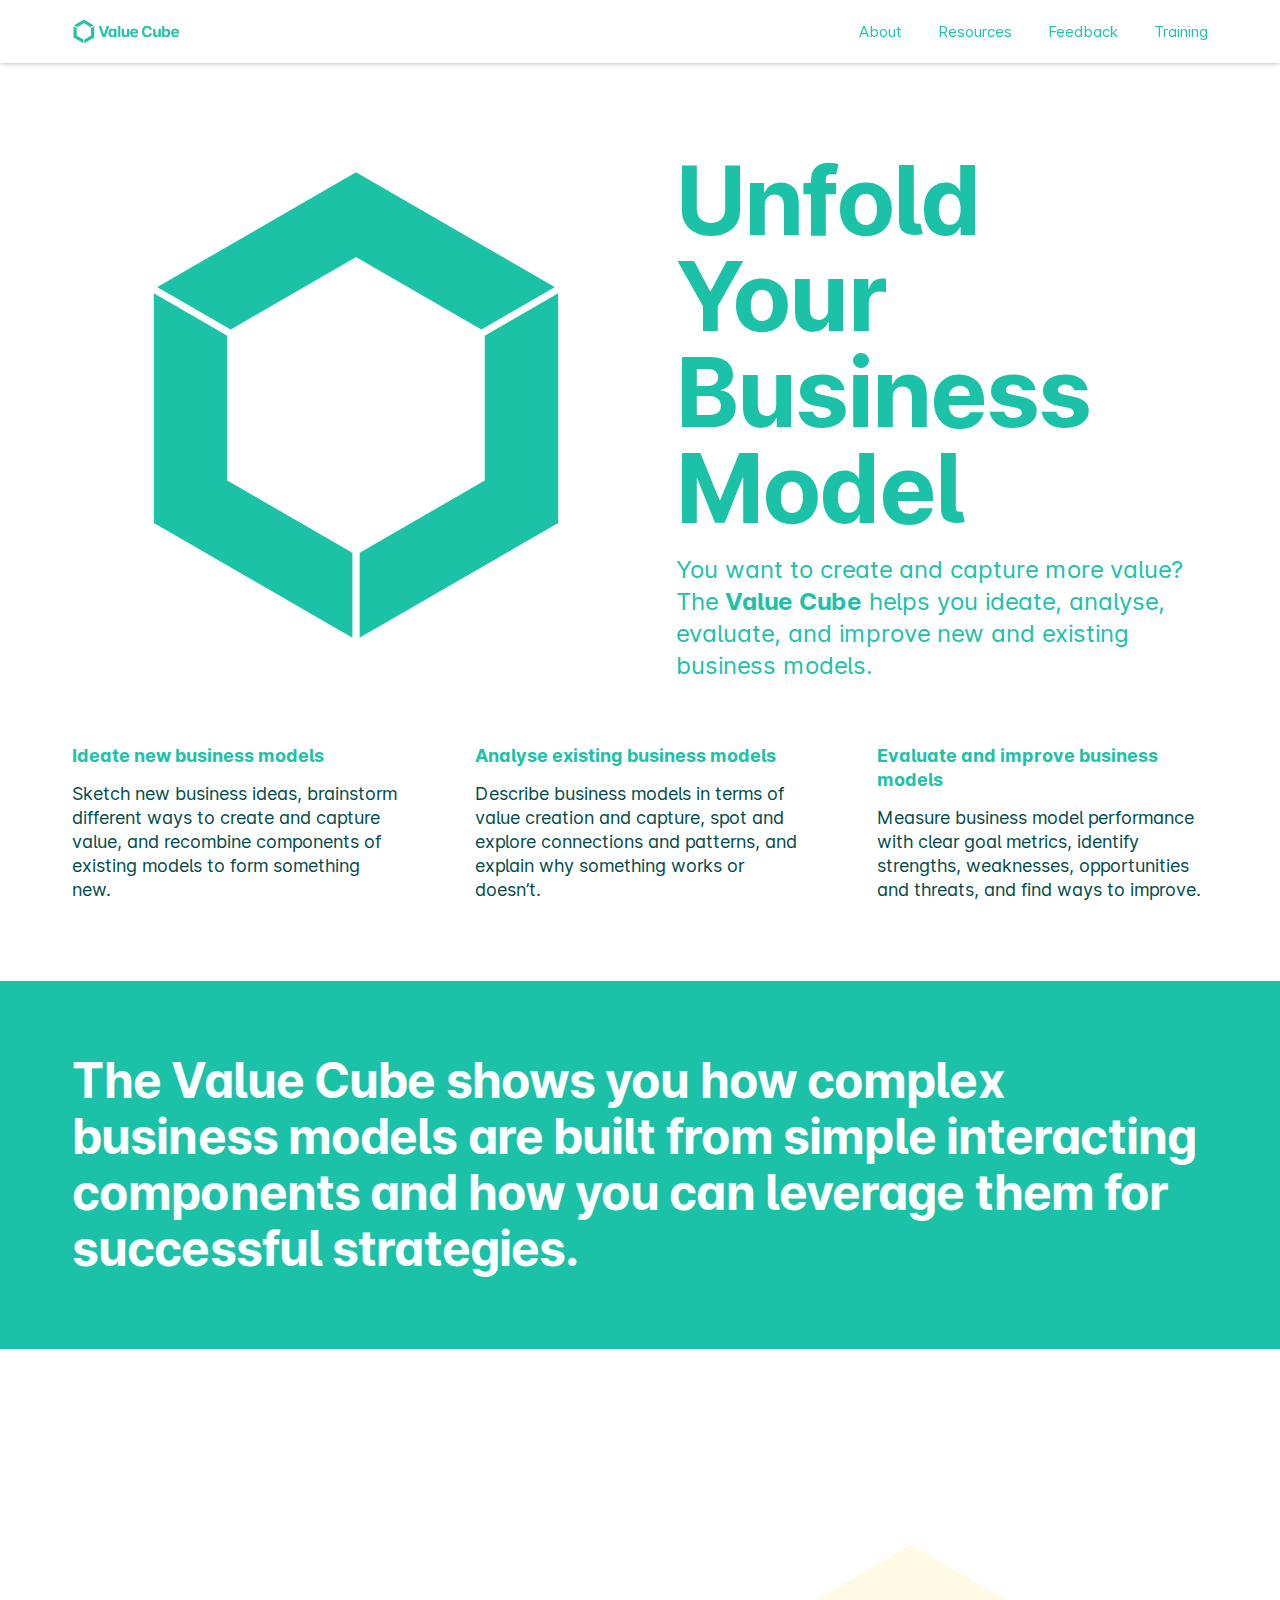
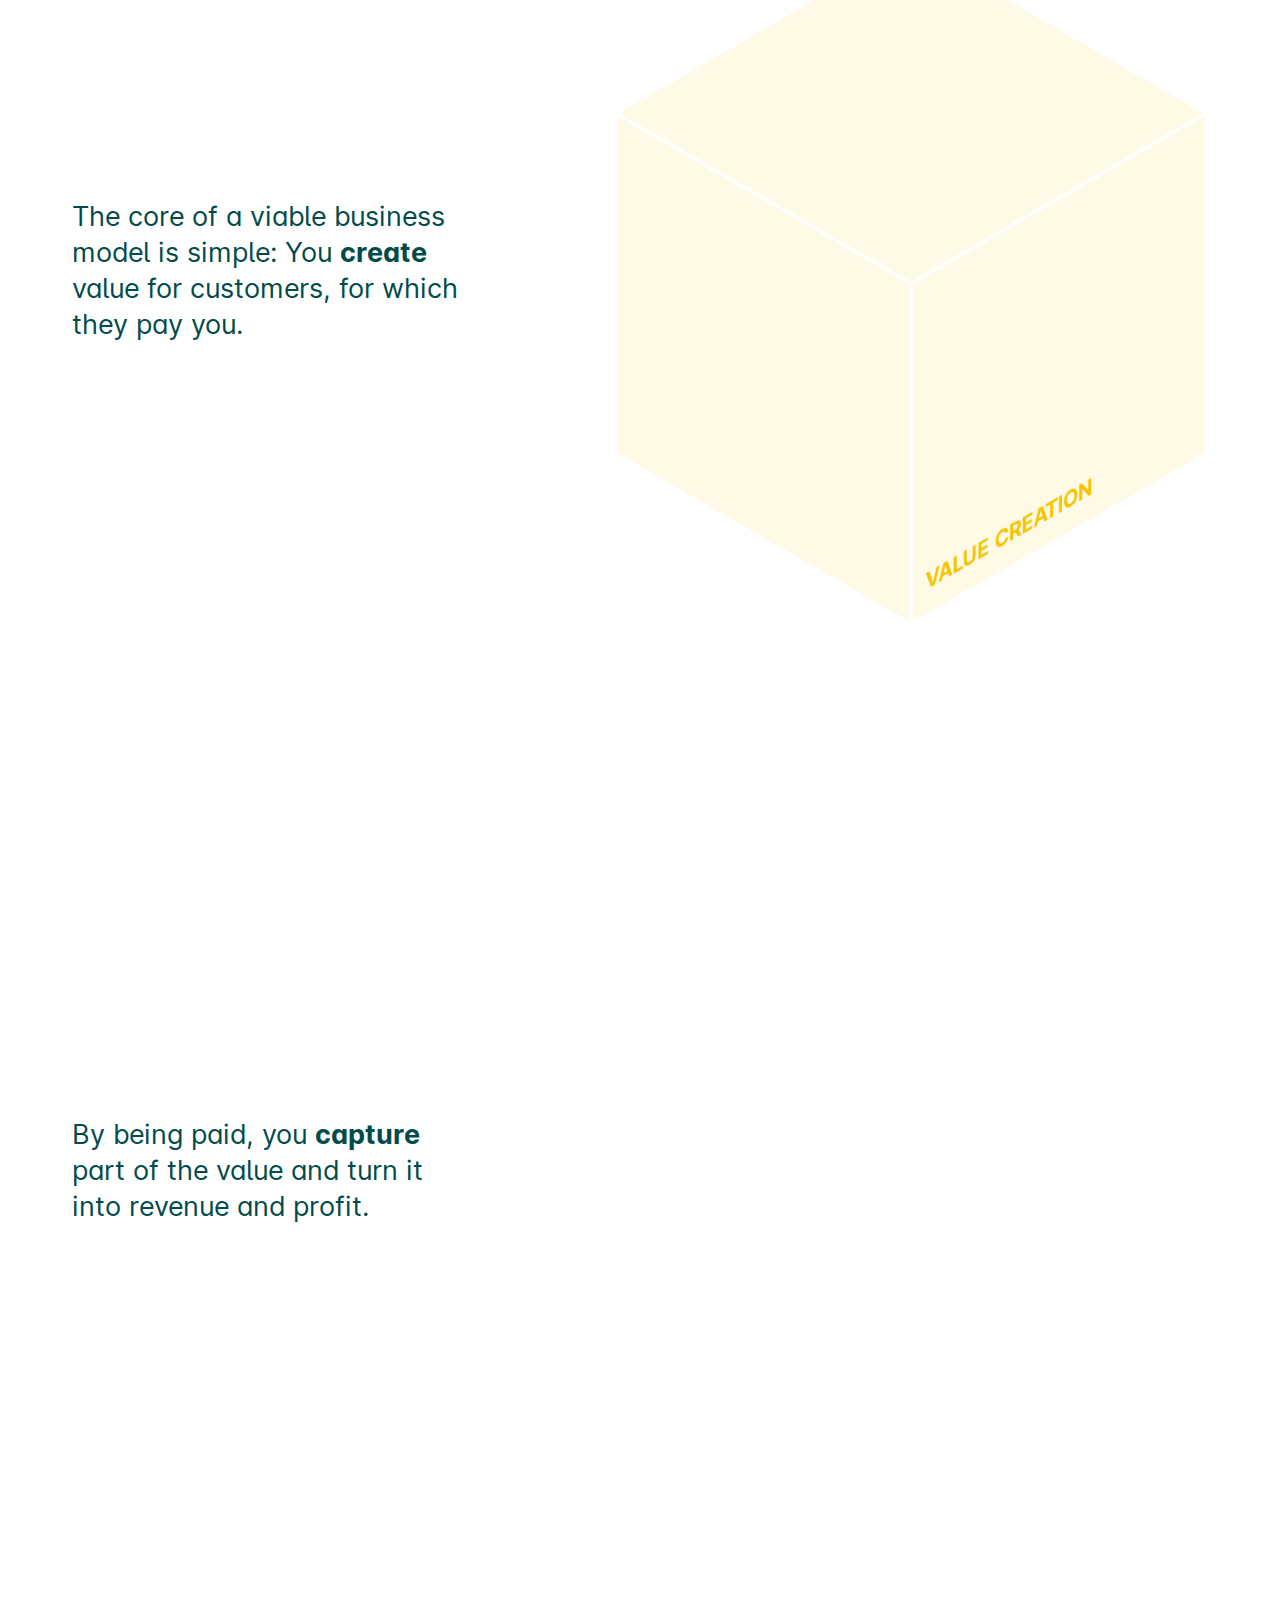
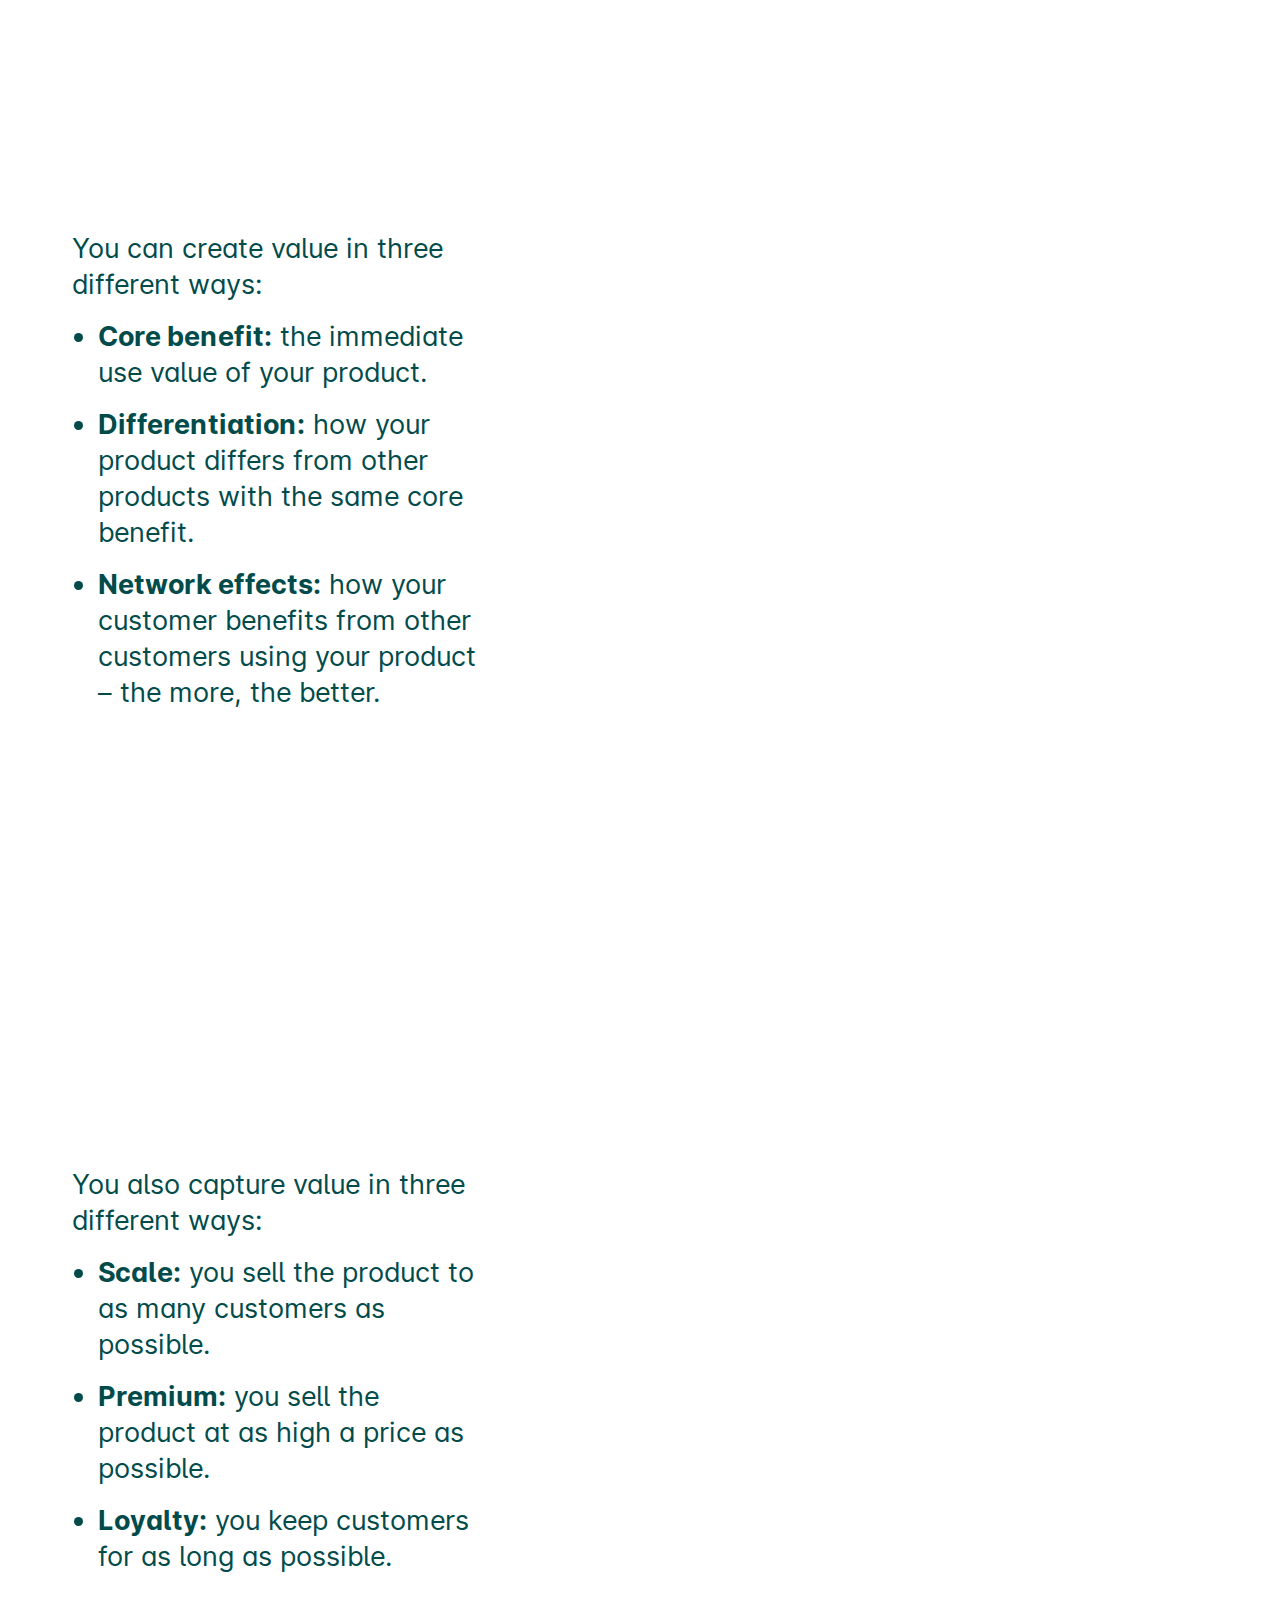
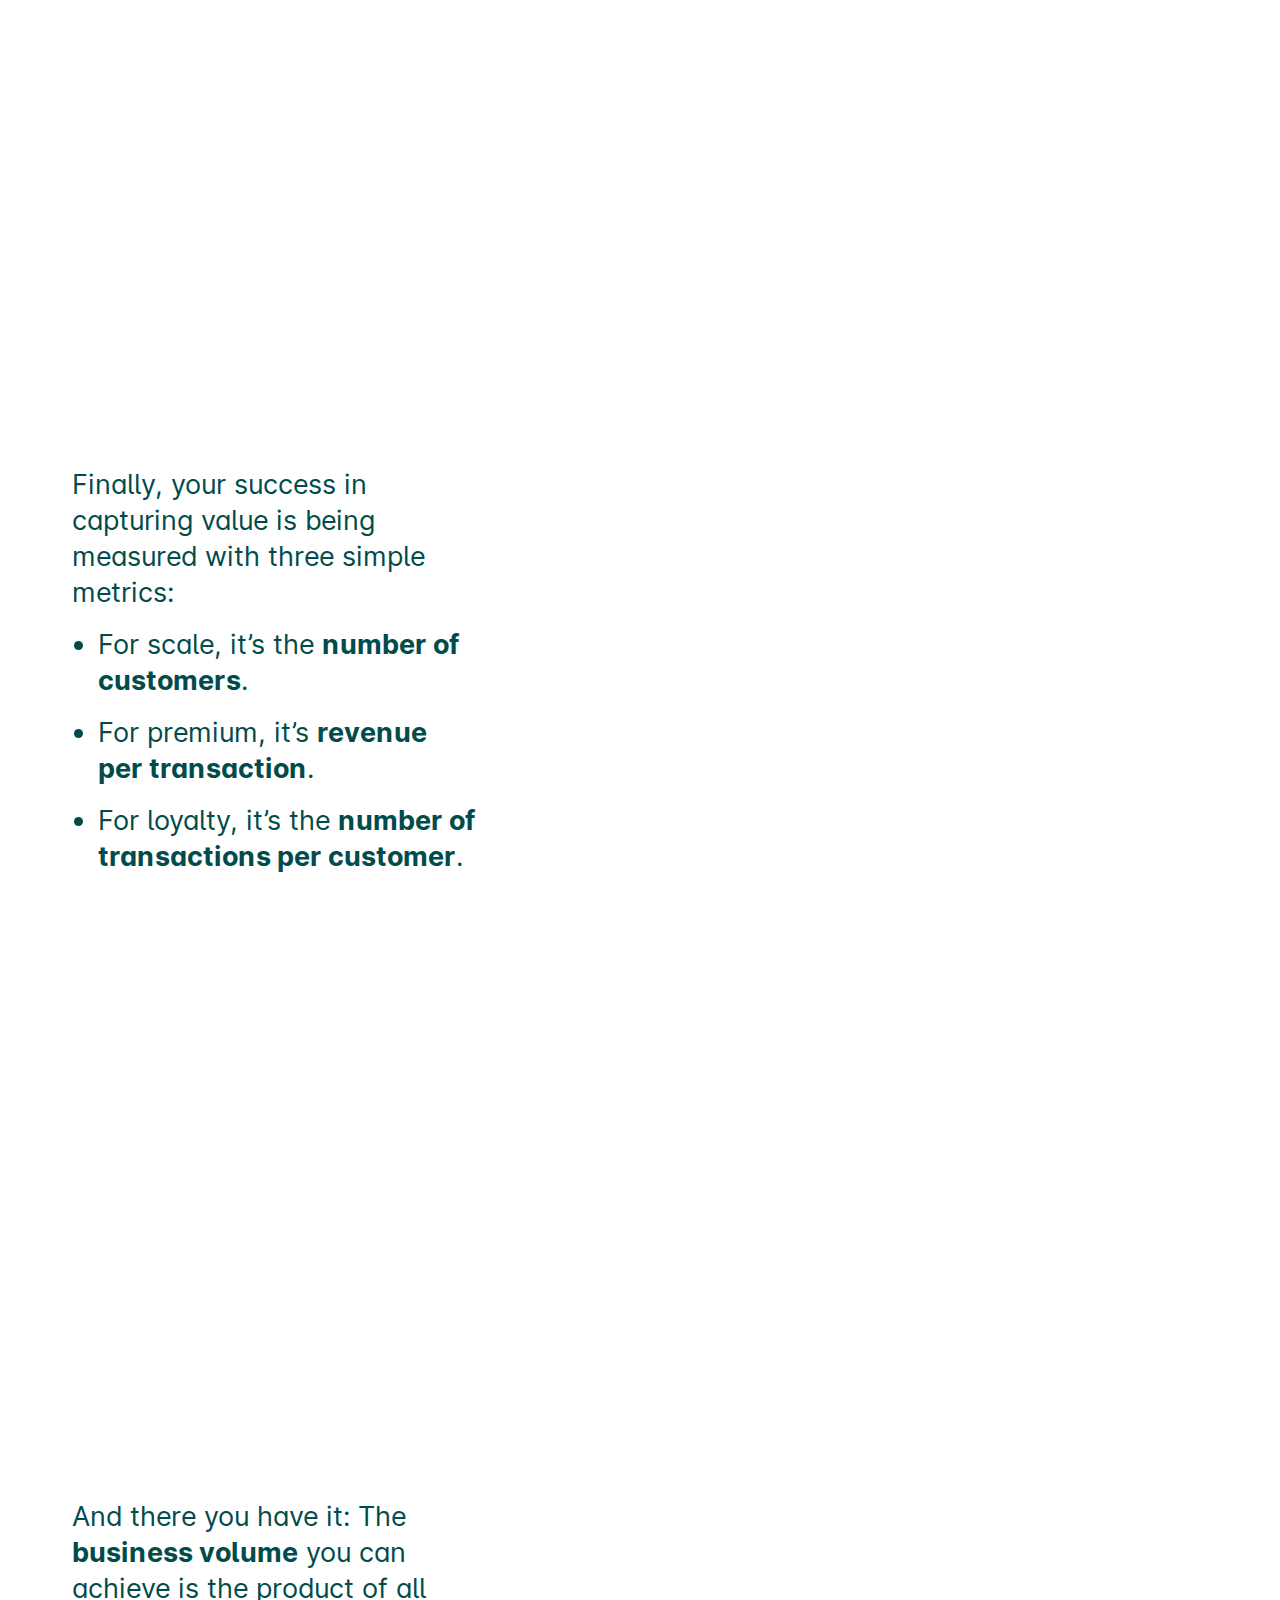
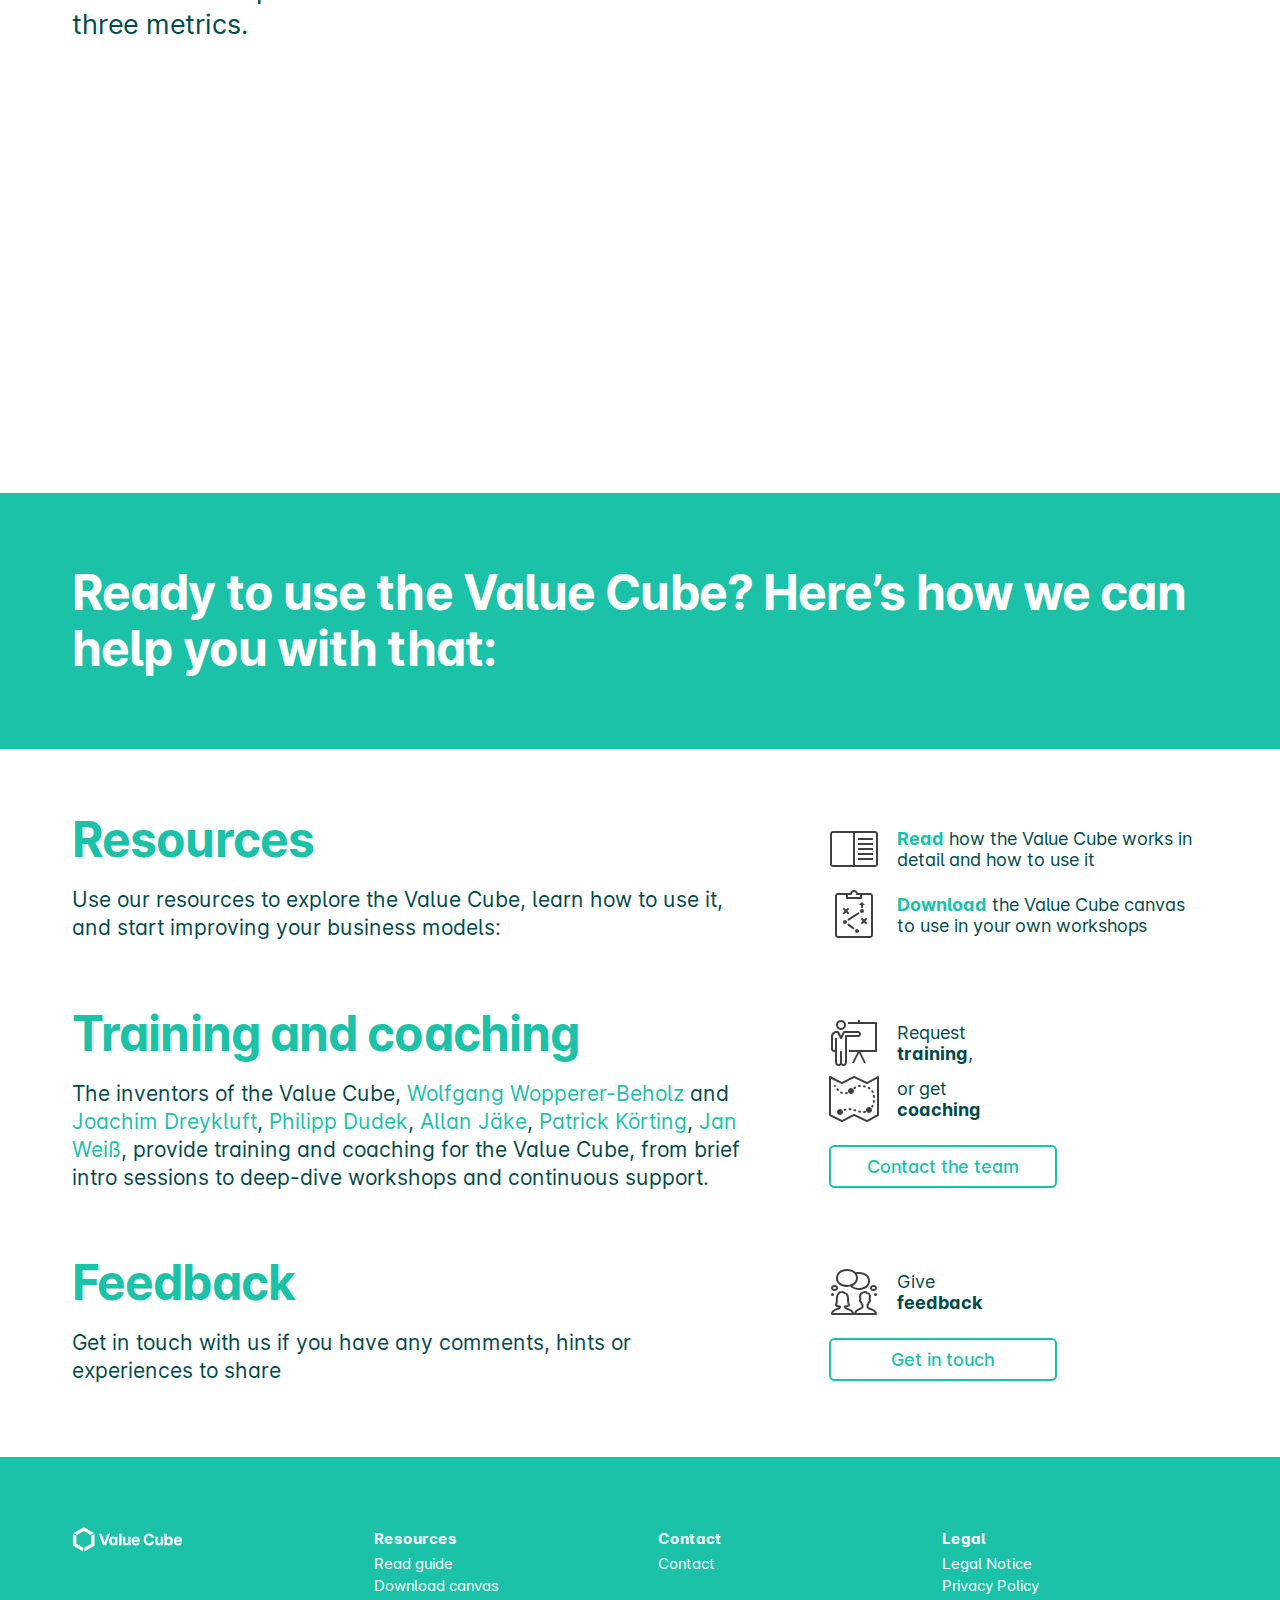
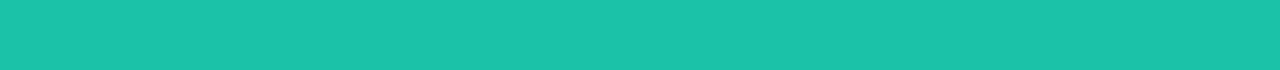
==== commit a76b0cf9: "Links to the exHHLab members updated" ====
--- a/index.html
+++ b/index.html
@@ -1,6 +1,7 @@
 <!DOCTYPE html>
 <html lang="en">
-  <head>
+
+<head>
     <meta charset="utf-8">
     <meta http-equiv="X-UA-Compatible" content="ie=edge,chrome=1">
     <meta name="viewport" content="width=device-width, initial-scale=1, shrink-to-fit=no">
@@ -28,322 +29,324 @@
     <link rel="icon" type="image/png" sizes="16x16" href="media/favicon/favicon-16x16.png" />
     <link rel="shortcut icon" href="media/favicon/favicon.ico" />
 
-    <link rel="stylesheet" href="css/styles.css"/>
+    <link rel="stylesheet" href="css/styles.css" />
     <script src="js/headroom.min.js"></script>
     <script src="js/aos.js"></script>
     <script src="js/main.js"></script>
-  </head>
-  <body>
+</head>
+
+<body>
 
     <header class="block block-pf-navigation">
-      <div class="container">
-        <div class="block-pf-navigation--logo">
-          <a href="/">
-            <img src="media/Logo small.png" alt="Value Cube logo">
-          </a>
-        </div>
-        <nav class="block-pf-navigation--nav">
-          <ul>
-            <!--
+        <div class="container">
+            <div class="block-pf-navigation--logo">
+                <a href="/">
+                    <img src="media/Logo small.png" alt="Value Cube logo">
+                </a>
+            </div>
+            <nav class="block-pf-navigation--nav">
+                <ul>
+                    <!--
             <li class="nav-item  menu-item-">
               <a href="#intro" title="Go to Intro">Intro</a>
             </li>
             -->
 
-            <li class="nav-item  menu-item-">
-              <a href="#about" title="Go to About">About</a>
-            </li>
-
-            <li class="nav-item  menu-item-">
-              <a href="#resources" title="Go to Resources">Resources</a>
-            </li>
-
-            <li class="nav-item  menu-item-">
-              <a href="#feedback" title="Go to Feedback">Feedback</a>
-            </li>
-
-            <li class="nav-item  menu-item-">
-              <a href="#training" title="Go to Training">Training</a>
-            </li>
-          </ul>
-        </nav>
-      </div>
+                    <li class="nav-item  menu-item-">
+                        <a href="#about" title="Go to About">About</a>
+                    </li>
+
+                    <li class="nav-item  menu-item-">
+                        <a href="#resources" title="Go to Resources">Resources</a>
+                    </li>
+
+                    <li class="nav-item  menu-item-">
+                        <a href="#feedback" title="Go to Feedback">Feedback</a>
+                    </li>
+
+                    <li class="nav-item  menu-item-">
+                        <a href="#training" title="Go to Training">Training</a>
+                    </li>
+                </ul>
+            </nav>
+        </div>
     </header>
 
 
     <section class="block block-hero-2" id="intro">
-      <div class="container">
-        <div class="columns">
-          <div class="column media">
-            <img src="media/Logo.png">
-          </div>
-          <div class="column text">
-            <h1>Unfold Your Business Model</h1>
-            <p>You want to create and capture more value? The <b>Value Cube</b> helps you ideate, analyse, evaluate, and improve new and existing business models.</p>
-          </div>
-        </div>
-      </div>
+        <div class="container">
+            <div class="columns">
+                <div class="column media">
+                    <img src="media/Logo.png">
+                </div>
+                <div class="column text">
+                    <h1>Unfold Your Business Model</h1>
+                    <p>You want to create and capture more value? The <b>Value Cube</b> helps you ideate, analyse, evaluate, and improve new and existing business models.</p>
+                </div>
+            </div>
+        </div>
     </section>
 
     <section class="block block-three-column-1">
-      <div class="container">
-        <div class="columns">
-          <div class="column">
-            <h3>Ideate new business models</h3>
-            <p>Sketch new business ideas, brainstorm different ways to create and capture value, and recombine components of existing models to form something new.</p>
-          </div>
-          <div class="column">
-            <h3>Analyse existing business models</h3>
-            <p>Describe business models in terms of value creation and capture, spot and explore connections and patterns, and explain why something works or doesn’t.</p>
-          </div>
-          <div class="column">
-            <h3>Evaluate and improve business models</h3>
-            <p>Measure business model performance with clear goal metrics, identify strengths, weaknesses, opportunities and threats, and find ways to improve.</p>
-          </div>
-        </div>
-      </div>
+        <div class="container">
+            <div class="columns">
+                <div class="column">
+                    <h3>Ideate new business models</h3>
+                    <p>Sketch new business ideas, brainstorm different ways to create and capture value, and recombine components of existing models to form something new.</p>
+                </div>
+                <div class="column">
+                    <h3>Analyse existing business models</h3>
+                    <p>Describe business models in terms of value creation and capture, spot and explore connections and patterns, and explain why something works or doesn’t.</p>
+                </div>
+                <div class="column">
+                    <h3>Evaluate and improve business models</h3>
+                    <p>Measure business model performance with clear goal metrics, identify strengths, weaknesses, opportunities and threats, and find ways to improve.</p>
+                </div>
+            </div>
+        </div>
     </section>
 
     <section class="block block-hero-1" id="about">
-      <div class="container">
-        <h2>The Value Cube shows you how complex business models are built from simple interacting components and how you can leverage them for successful strategies.</h2>
-      </div>
-    </section>
-
-<section class="block pf-animation">
-  <div class="container">
-    <div class="pf-animation__media">
-      <img src="media/Value Creation.png" class="default-image">
-
-      <img src="media/Value Creation.png" data-aos-anchor="#step-1" data-aos="fade-in" data-aos-offset="0" data-aos-anchor-placement="center-bottom">
-
-      <img src="media/Value Capture.png" data-aos-anchor="#step-2" data-aos="fade-in" data-aos-offset="0" data-aos-anchor-placement="center-bottom">
-
-      <img src="media/Creation Modes.png" data-aos-anchor="#step-3" data-aos="fade-in" data-aos-offset="0" data-aos-anchor-placement="center-bottom">
-
-      <img src="media/Capture Modes.png" data-aos-anchor="#step-4" data-aos="fade-in" data-aos-offset="0" data-aos-anchor-placement="center-bottom">
-
-      <img src="media/Metrics.png" data-aos-anchor="#step-5" data-aos="fade-in" data-aos-offset="0" data-aos-anchor-placement="center-bottom">
-
-      <img src="media/Actual Volume.png" data-aos-anchor="#step-6" data-aos="fade-in" data-aos-offset="0" data-aos-anchor-placement="center-bottom">
-    </div>
-    <div class="pf-animation__texts">
-        <div class="pf-animation__text" id="step-1">
-          <p>The core of a viable business model is simple: You <strong>create</strong> value for customers, for which they pay you.</p>
-        </div>
-
-        <div class="pf-animation__text" id="step-2">
-          <p>By being paid, you <strong>capture</strong> part of the value and turn it into revenue and profit.</p>
-        </div>
-
-        <div class="pf-animation__text" id="step-3">
-          <p>You can create value in three different ways:</p>
-          <ul>
-            <li>
-              <strong>Core benefit:</strong> the immediate use value of your product.
-            </li>
-            <li>
-              <strong>Differentiation:</strong> how your product differs from other products with the same core benefit.
-            </li>
-            <li>
-              <strong>Network effects:</strong> how your customer benefits from other customers using your product – the more, the better.
-            </li>
-          </ul>
-        </div>
-
-        <div class="pf-animation__text" id="step-4">
-          <p>You also capture value in three different ways:</p>
-          <ul>
-            <li>
-              <strong>Scale:</strong> you sell the product to as many customers as possible.
-            </li>
-            <li>
-              <strong>Premium:</strong> you sell the product at as high a price as possible.
-            </li>
-            <li>
-              <strong>Loyalty:</strong> you keep customers for as long as possible.
-            </li>
-          </ul>
-        </div>
-
-        <div class="pf-animation__text" id="step-5">
-          <p>Finally, your success in capturing value is being measured with three simple metrics:</p>
-          <ul>
-            <li>
-              For scale, it’s the <strong>number of customers</strong>.
-            </li>
-            <li>
-              For premium, it’s <strong>revenue per transaction</strong>.
-            </li>
-            <li>
-              For loyalty, it’s the <strong>number of transactions per customer</strong>.
-            </li>
-          </ul>
-        </div>
-
-        <div class="pf-animation__text" id="step-6">
-          <p>And there you have it: The <strong>business volume</strong> you can achieve is the product of all three metrics.</p>
-        </div>
-      </div>
-    </div>
-</section>
-
-<section class="block block-hero-1" id="resources">
-  <div class="container">
-    <h2>Ready to use the Value Cube? Here’s how we can help you with that:</h2>
-  </div>
-</section>
-
-<section class="block block-feature-list-1" id="resources-links">
-  <div class="container">
-    <div class="columns">
-      <div class="column text">
-        <h2>Resources</h2>
-        <p>Use our resources to explore the Value Cube, learn how to use it, and start improving your business models:</p>
-      </div>
-      <div class="column media features">
-
-        <div class="columns">
-          <div class="column media">
-            <img src="media/book.svg">
-          </div>
-          <div class="column text">
-            <p><strong><a href="https://github.com/Value-Cube/docs/raw/main/Value%20Cube%20Guide.pdf">Read</a></strong> how the Value Cube works in detail and how to use it</p>
-          </div>
-        </div>
-
-        <div class="columns">
-          <div class="column media">
-            <img src="media/clipboard.svg">
-          </div>
-          <div class="column text">
-            <p><strong><a href="https://github.com/Value-Cube/docs/raw/main/Value%20Cube%20Canvas.pdf">Download</a></strong> the Value Cube canvas to use in your own workshops</p>
-          </div>
-        </div>
-
-      </div>
-    </div>
-  </div>
-</section>
-
-<section class="block block-feature-list-1" id="training">
-  <div class="container">
-    <div class="columns">
-      <div class="column text">
-        <h2>Training and coaching</h2>
-        <p>The inventors of the Value Cube, <a href="https://wolfgangwopperer.com/" target="_blank">Wolfgang Wopperer-Beholz</a> and <a href="https://hhlabc.de/" target="_blank">HHLabC</a> (Joachim Dreykluft, Philipp Dudek, Allan Jäke, Patrick Körting and Jan Weiß), provide training and coaching for the Value Cube, from brief intro sessions to deep-dive workshops and continuous support.</p>
-      </div>
-      <div class="column media features">
-
-        <div class="columns">
-          <div class="column media">
-            <img src="media/workshop.svg">
-          </div>
-          <div class="column text text-small">
-            <p>Request <strong>training</strong>,</p>
-          </div>
-        </div>
-
-        <div class="columns">
-          <div class="column media">
-            <img src="media/map.svg">
-          </div>
-          <div class="column text text-small">
-            <p>or get <strong>coaching</strong></p>
-          </div>
-        </div>
-
-        <div class="cta">
-          <a class="button primary inverted" href="mailto:hello@valuecube.org?subject=Value Cube training and coaching">Contact the team</a>
-        </div>
-
-      </div>
-    </div>
-  </div>
-</section>
-
-<section class="block block-feature-list-1" id="feedback">
-  <div class="container">
-    <div class="columns">
-      <div class="column text">
-        <h2>Feedback</h2>
-        <p>Get in touch with us if you have any comments, hints or experiences to share</p>
-      </div>
-      <div class="column media features">
-        
-        <div class="columns">
-          <div class="column media">
-            <img src="media/consulting.svg">
-          </div>
-          
-          <div class="column text text-small">
-            <p>Give <strong>feedback</strong></p>
-          </div>
-        </div>
-        
-        <div class="cta">
-          <a class="button primary inverted" href="mailto:hello@valuecube.org?subject=Feedback on the Value Cube">Get in touch</a>
-        </div>
-        
-      </div>
-    </div>
-  </div>
-</section>
-
-<section class="block block-pf-footer" id="">
-  <div class="block-pf-footer__container">
-    <div class="block-pf-footer__logo">
-      <img src="media/Logo small white.png" alt="Value Cube logo">
-    </div>
-    <div class="block-pf-footer__nav">
-      <div class="block-pf-footer__nav__more">
-        <div>
-          <div class="block-pf-footer__nav__more__head">Resources</div>
-          <ul>
-
-            <li class="linklist">
-              <a href="https://github.com/Value-Cube/docs/raw/main/Value%20Cube%20Guide.pdf" title="Go to guide">Read guide</a>
-            </li>
-
-            <li class="linklist">
-              <a href="https://github.com/Value-Cube/docs/raw/main/Value%20Cube%20Canvas.pdf" title="Download canvas">Download canvas</a>
-            </li>
-
-          </ul>
-        </div>
-
-        <div>
-          <div class="block-pf-footer__nav__more__head">Contact</div>
-          <ul>
-
-            <li class="linklist">
-              <a href="mailto:hello@valuecube.org" title="Get in touch">Contact</a>
-            </li>
-
-          </ul>
-        </div>
-
-        <div>
-          <div class="block-pf-footer__nav__more__head">Legal</div>
-          <ul>
-
-            <li class="linklist">
-              <a href="legal.html" title="Go to Legal Notice">Legal Notice</a>
-            </li>
-
-            <li class="linklist">
-              <a href="privacy.html" title="Go to Privacy Policy">Privacy Policy</a>
-            </li>
-
-          </ul>
-        </div>
-
-      </div>
-    </div>
-  </div>
-</section>
+        <div class="container">
+            <h2>The Value Cube shows you how complex business models are built from simple interacting components and how you can leverage them for successful strategies.</h2>
+        </div>
+    </section>
+
+    <section class="block pf-animation">
+        <div class="container">
+            <div class="pf-animation__media">
+                <img src="media/Value Creation.png" class="default-image">
+
+                <img src="media/Value Creation.png" data-aos-anchor="#step-1" data-aos="fade-in" data-aos-offset="0" data-aos-anchor-placement="center-bottom">
+
+                <img src="media/Value Capture.png" data-aos-anchor="#step-2" data-aos="fade-in" data-aos-offset="0" data-aos-anchor-placement="center-bottom">
+
+                <img src="media/Creation Modes.png" data-aos-anchor="#step-3" data-aos="fade-in" data-aos-offset="0" data-aos-anchor-placement="center-bottom">
+
+                <img src="media/Capture Modes.png" data-aos-anchor="#step-4" data-aos="fade-in" data-aos-offset="0" data-aos-anchor-placement="center-bottom">
+
+                <img src="media/Metrics.png" data-aos-anchor="#step-5" data-aos="fade-in" data-aos-offset="0" data-aos-anchor-placement="center-bottom">
+
+                <img src="media/Actual Volume.png" data-aos-anchor="#step-6" data-aos="fade-in" data-aos-offset="0" data-aos-anchor-placement="center-bottom">
+            </div>
+            <div class="pf-animation__texts">
+                <div class="pf-animation__text" id="step-1">
+                    <p>The core of a viable business model is simple: You <strong>create</strong> value for customers, for which they pay you.</p>
+                </div>
+
+                <div class="pf-animation__text" id="step-2">
+                    <p>By being paid, you <strong>capture</strong> part of the value and turn it into revenue and profit.</p>
+                </div>
+
+                <div class="pf-animation__text" id="step-3">
+                    <p>You can create value in three different ways:</p>
+                    <ul>
+                        <li>
+                            <strong>Core benefit:</strong> the immediate use value of your product.
+                        </li>
+                        <li>
+                            <strong>Differentiation:</strong> how your product differs from other products with the same core benefit.
+                        </li>
+                        <li>
+                            <strong>Network effects:</strong> how your customer benefits from other customers using your product – the more, the better.
+                        </li>
+                    </ul>
+                </div>
+
+                <div class="pf-animation__text" id="step-4">
+                    <p>You also capture value in three different ways:</p>
+                    <ul>
+                        <li>
+                            <strong>Scale:</strong> you sell the product to as many customers as possible.
+                        </li>
+                        <li>
+                            <strong>Premium:</strong> you sell the product at as high a price as possible.
+                        </li>
+                        <li>
+                            <strong>Loyalty:</strong> you keep customers for as long as possible.
+                        </li>
+                    </ul>
+                </div>
+
+                <div class="pf-animation__text" id="step-5">
+                    <p>Finally, your success in capturing value is being measured with three simple metrics:</p>
+                    <ul>
+                        <li>
+                            For scale, it’s the <strong>number of customers</strong>.
+                        </li>
+                        <li>
+                            For premium, it’s <strong>revenue per transaction</strong>.
+                        </li>
+                        <li>
+                            For loyalty, it’s the <strong>number of transactions per customer</strong>.
+                        </li>
+                    </ul>
+                </div>
+
+                <div class="pf-animation__text" id="step-6">
+                    <p>And there you have it: The <strong>business volume</strong> you can achieve is the product of all three metrics.</p>
+                </div>
+            </div>
+        </div>
+    </section>
+
+    <section class="block block-hero-1" id="resources">
+        <div class="container">
+            <h2>Ready to use the Value Cube? Here’s how we can help you with that:</h2>
+        </div>
+    </section>
+
+    <section class="block block-feature-list-1" id="resources-links">
+        <div class="container">
+            <div class="columns">
+                <div class="column text">
+                    <h2>Resources</h2>
+                    <p>Use our resources to explore the Value Cube, learn how to use it, and start improving your business models:</p>
+                </div>
+                <div class="column media features">
+
+                    <div class="columns">
+                        <div class="column media">
+                            <img src="media/book.svg">
+                        </div>
+                        <div class="column text">
+                            <p><strong><a href="https://github.com/Value-Cube/docs/raw/main/Value%20Cube%20Guide.pdf">Read</a></strong> how the Value Cube works in detail and how to use it</p>
+                        </div>
+                    </div>
+
+                    <div class="columns">
+                        <div class="column media">
+                            <img src="media/clipboard.svg">
+                        </div>
+                        <div class="column text">
+                            <p><strong><a href="https://github.com/Value-Cube/docs/raw/main/Value%20Cube%20Canvas.pdf">Download</a></strong> the Value Cube canvas to use in your own workshops</p>
+                        </div>
+                    </div>
+
+                </div>
+            </div>
+        </div>
+    </section>
+
+    <section class="block block-feature-list-1" id="training">
+        <div class="container">
+            <div class="columns">
+                <div class="column text">
+                    <h2>Training and coaching</h2>
+                    <p>The inventors of the Value Cube, <a href="https://wolfgangwopperer.com/" target="_blank">Wolfgang Wopperer-Beholz</a> and <a href="https://www.linkedin.com/in/joachim-dreykluft-143b4764/" target="_blank">Joachim Dreykluft</a>, <a href="https://www.linkedin.com/in/philipp-dudek/" target="_blank">Philipp Dudek</a>, <a href="https://www.linkedin.com/in/allan-jaeke/" target="_blank">Allan Jäke</a>, <a href="https://www.linkedin.com/in/patrick-koerting/" target="_blank">Patrick Körting</a>, <a href="https://www.linkedin.com/in/weiss-jan/" target="_blank">Jan Weiß</a>, provide training and coaching for the Value Cube, from brief intro sessions to deep-dive workshops and continuous support.</p>
+                </div>
+                <div class="column media features">
+
+                    <div class="columns">
+                        <div class="column media">
+                            <img src="media/workshop.svg">
+                        </div>
+                        <div class="column text text-small">
+                            <p>Request <strong>training</strong>,</p>
+                        </div>
+                    </div>
+
+                    <div class="columns">
+                        <div class="column media">
+                            <img src="media/map.svg">
+                        </div>
+                        <div class="column text text-small">
+                            <p>or get <strong>coaching</strong></p>
+                        </div>
+                    </div>
+
+                    <div class="cta">
+                        <a class="button primary inverted" href="mailto:hello@valuecube.org?subject=Value Cube training and coaching">Contact the team</a>
+                    </div>
+
+                </div>
+            </div>
+        </div>
+    </section>
+
+    <section class="block block-feature-list-1" id="feedback">
+        <div class="container">
+            <div class="columns">
+                <div class="column text">
+                    <h2>Feedback</h2>
+                    <p>Get in touch with us if you have any comments, hints or experiences to share</p>
+                </div>
+                <div class="column media features">
+
+                    <div class="columns">
+                        <div class="column media">
+                            <img src="media/consulting.svg">
+                        </div>
+
+                        <div class="column text text-small">
+                            <p>Give <strong>feedback</strong></p>
+                        </div>
+                    </div>
+
+                    <div class="cta">
+                        <a class="button primary inverted" href="mailto:hello@valuecube.org?subject=Feedback on the Value Cube">Get in touch</a>
+                    </div>
+
+                </div>
+            </div>
+        </div>
+    </section>
+
+    <section class="block block-pf-footer" id="">
+        <div class="block-pf-footer__container">
+            <div class="block-pf-footer__logo">
+                <img src="media/Logo small white.png" alt="Value Cube logo">
+            </div>
+            <div class="block-pf-footer__nav">
+                <div class="block-pf-footer__nav__more">
+                    <div>
+                        <div class="block-pf-footer__nav__more__head">Resources</div>
+                        <ul>
+
+                            <li class="linklist">
+                                <a href="https://github.com/Value-Cube/docs/raw/main/Value%20Cube%20Guide.pdf" title="Go to guide">Read guide</a>
+                            </li>
+
+                            <li class="linklist">
+                                <a href="https://github.com/Value-Cube/docs/raw/main/Value%20Cube%20Canvas.pdf" title="Download canvas">Download canvas</a>
+                            </li>
+
+                        </ul>
+                    </div>
+
+                    <div>
+                        <div class="block-pf-footer__nav__more__head">Contact</div>
+                        <ul>
+
+                            <li class="linklist">
+                                <a href="mailto:hello@valuecube.org" title="Get in touch">Contact</a>
+                            </li>
+
+                        </ul>
+                    </div>
+
+                    <div>
+                        <div class="block-pf-footer__nav__more__head">Legal</div>
+                        <ul>
+
+                            <li class="linklist">
+                                <a href="legal.html" title="Go to Legal Notice">Legal Notice</a>
+                            </li>
+
+                            <li class="linklist">
+                                <a href="privacy.html" title="Go to Privacy Policy">Privacy Policy</a>
+                            </li>
+
+                        </ul>
+                    </div>
+
+                </div>
+            </div>
+        </div>
+    </section>
 
     <script async src="//static.getclicky.com/101366220.js"></script>
 
-  </body>
-</html>
+</body>
+
+</html>